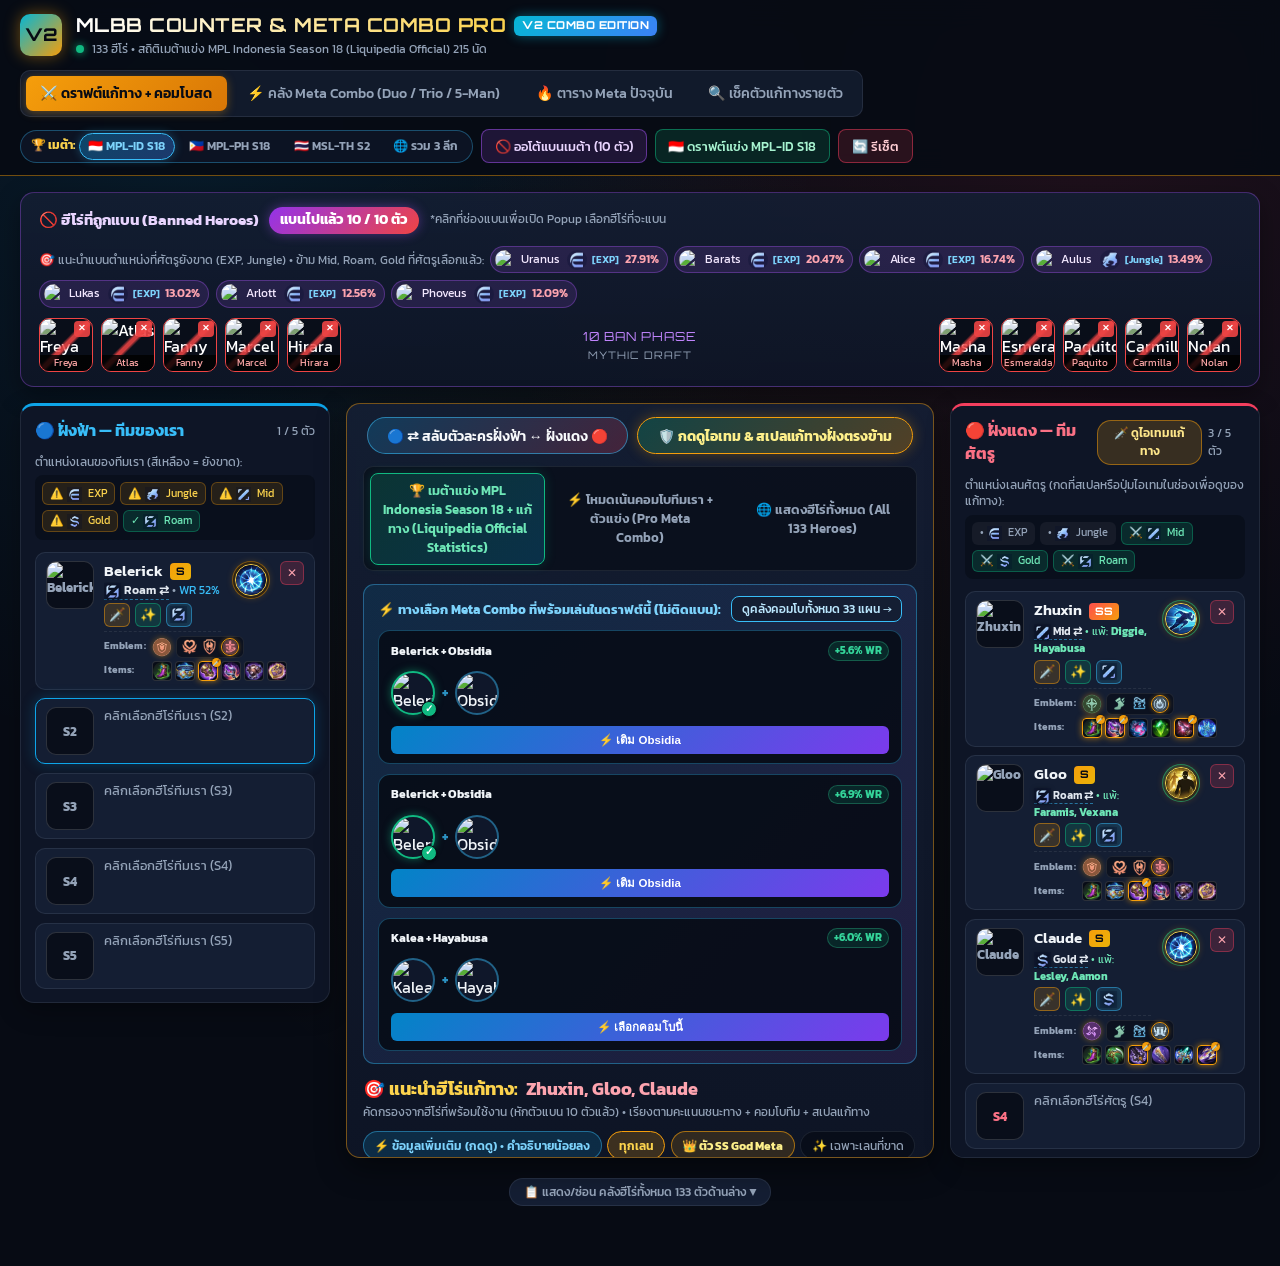
==== index.html @ 15e38997 "Add MSL Thailand Season 2 (135 games) Liquipedia meta, Tier List, demo draft, and signature combos" ====
<!DOCTYPE html>
<html lang="th">
<head>
  <meta charset="UTF-8" />
  <meta name="viewport" content="width=device-width, initial-scale=1.0" />
  <title>MLBB Counter Pick & Meta Combo Pro [V2 Edition]</title>
  <link rel="stylesheet" href="styles.css" />
</head>
<body>
  <!-- Top Header -->
  <header class="top-header">
    <div class="brand-wrap">
      <div class="brand-emblem" style="background:linear-gradient(135deg,#06b6d4,#f59e0b);">V2</div>
      <div>
        <div style="display:flex; align-items:center; gap:0.5rem;">
          <span class="brand-title">MLBB COUNTER &amp; META COMBO PRO</span>
          <span class="v2-badge-pill">V2 COMBO EDITION</span>
        </div>
        <div class="brand-sub">
          <span class="live-dot"></span>
          <span id="brandSubText">133 ฮีโร่ • สถิติเมต้าแข่ง MPL Indonesia Season 18 (Liquipedia Official) 215 นัด</span>
        </div>
      </div>
    </div>

    <!-- Navigation Tabs -->
    <nav class="nav-tabs" role="tablist">
      <button class="nav-tab active" data-tab="draft" onclick="switchTab('draft')">
        ⚔️ ดราฟต์แก้ทาง + คอมโบสด
      </button>
      <button class="nav-tab" data-tab="combos" onclick="switchTab('combos')">
        ⚡ คลัง Meta Combo (Duo / Trio / 5-Man)
      </button>
      <button class="nav-tab" data-tab="meta" onclick="switchTab('meta')">
        🔥 ตาราง Meta ปัจจุบัน
      </button>
      <button class="nav-tab" data-tab="lookup" onclick="switchTab('lookup')">
        🔍 เช็คตัวแก้ทางรายตัว
      </button>
    </nav>

    <!-- Quick Actions & Tournament Selector -->
    <div class="header-actions">
      <div class="header-tourn-selector" title="เลือกฐานข้อมูลสถิติเมต้าการแข่งขันจาก Liquipedia">
        <span class="header-tourn-label">🏆 เมต้า:</span>
        <button class="tourn-nav-btn active" data-htourn="mpl-id" onclick="setTournamentMeta('mpl-id')" title="สลับเป็นเมต้าแข่ง MPL Indonesia Season 18 (215 นัด)">
          🇮🇩 MPL-ID S18
        </button>
        <button class="tourn-nav-btn" data-htourn="mpl-ph" onclick="setTournamentMeta('mpl-ph')" title="สลับเป็นเมต้าแข่ง MPL Philippines Season 18 (172 นัด)">
          🇵🇭 MPL-PH S18
        </button>
        <button class="tourn-nav-btn" data-htourn="msl-th" onclick="setTournamentMeta('msl-th')" title="สลับเป็นเมต้าแข่ง MLBB Super League Thailand Season 2 (135 นัด)">
          🇹🇭 MSL-TH S2
        </button>
        <button class="tourn-nav-btn" data-htourn="combined" onclick="setTournamentMeta('combined')" title="สลับเป็นเมต้ารวมโปรทัวร์นาเมนต์ MPL-ID + PH + TH (522 นัด)">
          🌐 รวม 3 ลีก
        </button>
      </div>
      <button id="autoBanBtn" class="btn btn-ban-auto" onclick="autoBanTopMeta()" title="แบนฮีโร่ตามสถิติตัวต้องห้ามอันดับ 1-10 ของทัวร์นาเมนต์ที่เลือกจาก Liquipedia อัตโนมัติ">
        🚫 ออโต้แบนเมต้า (10 ตัว)
      </button>
      <button id="demoDraftBtn" class="btn btn-demo" onclick="loadDemoDraft()" title="โหลดสถานการณ์ดราฟต์จำลองเสมือนจริงของทัวร์นาเมนต์ที่เลือก (Liquipedia)">
        🇮🇩 ดราฟต์แข่ง MPL-ID S18
      </button>
      <button class="btn btn-reset" onclick="resetDraft()" title="ล้างข้อมูลแบนและฮีโร่ที่เลือกทั้งหมด">
        🔄 รีเซ็ต
      </button>
    </div>
  </header>

  <main class="main-container">
    <!-- ==================== TAB 1: LIVE COUNTER & COMBO DRAFT ==================== -->
    <section id="tab-draft" class="tab-panel active">
      <!-- Banned Heroes Bar -->
      <div class="ban-board">
        <div class="ban-header">
          <div class="ban-title-group">
            <span style="font-weight:700; font-size:0.95rem; color:#e9d5ff;">🚫 ฮีโร่ที่ถูกแบน (Banned Heroes)</span>
            <span id="banCountBadge" class="ban-count-badge">แบนไปแล้ว 0 / 10 ตัว</span>
            <span style="font-size:0.76rem; color:var(--text-muted);">*คลิกที่ช่องแบนเพื่อเปิด Popup เลือกฮีโร่ที่จะแบน</span>
          </div>
          <div id="banSuggestionsBar" class="ban-suggestions"></div>
        </div>

        <div class="ban-slots-row">
          <div id="allyBanSlots" class="ban-team-slots"></div>
          <div class="ban-divider">10 BAN PHASE<br/><span style="font-size:0.65rem; color:var(--text-muted);">MYTHIC DRAFT</span></div>
          <div id="enemyBanSlots" class="ban-team-slots enemy-bans"></div>
        </div>
      </div>

      <!-- 3-Column Draft Arena -->
      <div class="draft-arena">
        <!-- Left Column: Ally Team (Blue Side) -->
        <div class="team-column ally-col">
          <div class="team-col-header">
            <div class="team-col-title">🔵 ฝั่งฟ้า — ทีมของเรา</div>
            <span id="allyCountText" style="font-size:0.78rem; color:var(--text-muted);">0 / 5</span>
          </div>
          <div style="font-size:0.72rem; color:var(--text-muted); margin-bottom:0.3rem;">ตำแหน่งเลนของทีมเรา (สีเหลือง = ยังขาด):</div>
          <div id="allyLaneChecklist" class="lane-checklist"></div>
          <div id="allyPickSlots" class="pick-slots-list"></div>
        </div>

        <!-- Center Column: Real-Time Counter + Meta Combo Engine -->
        <div class="counter-center-panel">
          <!-- Center Quick Actions: Swap Teams + View Counter Items & Spells Modal -->
          <div style="display:flex; flex-wrap:wrap; justify-content:center; gap:0.6rem; margin-bottom:0.75rem;">
            <button class="btn btn-swap-teams" style="padding:0.48rem 1.2rem; font-size:0.86rem; border-radius:24px;" onclick="swapAllTeams()" title="สลับตัวละครที่เลือกทั้งหมดระหว่างฝั่งฟ้าและฝั่งแดง">
              🔵 ⇄ สลับตัวละครฝั่งฟ้า ↔ ฝั่งแดง 🔴
            </button>
            <button id="topViewCounterGearBtn" class="btn btn-counter-gear-cta" onclick="openCounterGearModal('ALL')" title="กดดูรายการไอเทมแก้ทางและสเปลแก้ทางสำหรับรับมือทีมศัตรูชุดนี้แบบละเอียด">
              🛡️ กดดูไอเทม &amp; สเปลแก้ทางฝั่งตรงข้าม
            </button>
          </div>

          <!-- Strategy Priority Switcher -->
          <div class="strategy-mode-bar">
            <button id="stratBtnCounter" class="strat-btn active" data-strat="counter" onclick="setStrategyMode('counter')">
              🏆 เมต้าแข่ง MPL Indonesia Season 18 + แก้ทาง (Liquipedia Official)
            </button>
            <button class="strat-btn strat-combo" data-strat="combo" onclick="setStrategyMode('combo')">
              ⚡ โหมดเน้นคอมโบทีมเรา + ตัวแข่ง (Pro Meta Combo)
            </button>
            <button class="strat-btn" data-strat="all" onclick="setStrategyMode('all')">
              🌐 แสดงฮีโร่ทั้งหมด (All 133 Heroes)
            </button>
          </div>

          <!-- Counter Items & Battle Spells Advisor removed as requested -->

          <!-- Active Playable Meta Combos Strip (Dynamic based on current draft!) -->
          <div id="liveComboStrip" class="live-combo-strip"></div>

          <div class="counter-panel-header">
            <div>
              <div id="recHeaderTitle" class="counter-panel-title">
                🎯 ฮีโร่ที่ควรเลือกแก้ทางตอนนี้ (Recommended Picks)
              </div>
              <div id="recHeaderSub" style="font-size:0.78rem; color:var(--text-muted);">
                วิเคราะห์จากฮีโร่ฝั่งศัตรูที่เลือก + คอมโบทีมเรา + หักตัวที่โดนแบนไปแล้ว
              </div>
            </div>
            <div id="recLanePills" class="lane-filter-pills">
              <button id="descModeToggleBtn" class="lane-pill desc-mode-btn" onclick="toggleDescMode()" title="สลับโหมด: คำอธิบายน้อยลง (กดดูข้อมูลเพิ่มเติม) / แสดงคำอธิบายเต็ม">
                ⚡ ข้อมูลเพิ่มเติม (กดดู) • คำอธิบายน้อยลง
              </button>
              <button class="lane-pill active" data-lane="ALL" onclick="setRecLaneFilter('ALL')">ทุกเลน</button>
              <button class="lane-pill ss-filter-pill" data-lane="SS_ONLY" onclick="setRecLaneFilter('SS_ONLY')" title="แสดงเฉพาะฮีโร่ระดับ SS (God Tier Meta) ที่หลุดแบน">
                👑 ตัว SS God Meta
              </button>
              <button class="lane-pill" data-lane="MISSING" onclick="setRecLaneFilter('MISSING')">✨ เฉพาะเลนที่ขาด</button>
              <button class="lane-pill" data-lane="EXP Lane" onclick="setRecLaneFilter('EXP Lane')">
                <img src="assets/lanes/exp.png" class="lane-btn-img" alt="EXP" /> EXP
              </button>
              <button class="lane-pill" data-lane="Jungle" onclick="setRecLaneFilter('Jungle')">
                <img src="assets/lanes/jungle.png" class="lane-btn-img" alt="Jungle" /> Jungle
              </button>
              <button class="lane-pill" data-lane="Mid Lane" onclick="setRecLaneFilter('Mid Lane')">
                <img src="assets/lanes/mid.png" class="lane-btn-img" alt="Mid" /> Mid
              </button>
              <button class="lane-pill" data-lane="Gold Lane" onclick="setRecLaneFilter('Gold Lane')">
                <img src="assets/lanes/gold.png" class="lane-btn-img" alt="Gold" /> Gold
              </button>
              <button class="lane-pill" data-lane="Roam" onclick="setRecLaneFilter('Roam')">
                <img src="assets/lanes/roam.png" class="lane-btn-img" alt="Roam" /> Roam
              </button>
            </div>
          </div>

          <!-- SS God Tier Alert Banner removed as requested -->

          <!-- Recommended Heroes Cards -->
          <div id="recCardsContainer" class="rec-cards-grid"></div>
        </div>

        <!-- Right Column: Enemy Team (Red Side) -->
        <div class="team-column enemy-col">
          <div class="team-col-header">
            <div class="team-col-title">🔴 ฝั่งแดง — ทีมศัตรู</div>
            <div style="display:flex; align-items:center; gap:0.4rem;">
              <button class="btn-enemy-gear-top" onclick="openCounterGearModal('ALL')" title="กดดูไอเทมและสเปลแก้ทางทีมศัตรูทั้งหมด">
                🗡️ ดูไอเทมแก้ทาง
              </button>
              <span id="enemyCountText" style="font-size:0.78rem; color:var(--text-muted);">0 / 5</span>
            </div>
          </div>
          <div style="font-size:0.72rem; color:var(--text-muted); margin-bottom:0.3rem;">ตำแหน่งเลนศัตรู (กดที่สเปลหรือปุ่มไอเทมในช่องเพื่อดูของแก้ทาง):</div>
          <div id="enemyLaneChecklist" class="lane-checklist"></div>
          <div id="enemyPickSlots" class="pick-slots-list"></div>
        </div>
      </div>

      <!-- Toggle Button for All Heroes Picker Section -->
      <div style="text-align:center; margin: 0.4rem 0 0.8rem;">
        <button id="togglePickerBtn" class="btn" style="font-size:0.75rem; padding:0.25rem 0.85rem; border-color:var(--border-subtle); color:var(--text-muted); border-radius:20px;" onclick="togglePickerSection()">
          📋 แสดง/ซ่อน คลังฮีโร่ทั้งหมด 133 ตัวด้านล่าง ▼
        </button>
      </div>

      <!-- All Heroes Picker Section -->
      <div id="draftPickerSection" class="picker-section" style="display:none;">
        <div class="mode-selector-bar">
          <div>
            <div style="font-weight:700; font-size:0.95rem;">คลังฮีโร่ MLBB ทั้งหมด (<span id="gridCountLabel">133</span> ตัว)</div>
            <div style="font-size:0.76rem; color:var(--text-muted);">คลิกที่ช่อง S1–S5 หรือช่องแบนด้านบนเพื่อเปิด Popup เลือกตัวละคร หรือกดเลือกจากตารางนี้ได้เลย</div>
          </div>
          <div class="mode-buttons">
            <button class="mode-btn mode-enemy active" data-mode="enemy" onclick="setPickMode('enemy')">
              ⚔️ โหมดเลือกฮีโร่ศัตรู (Enemy Pick)
            </button>
            <button class="mode-btn mode-ban" data-mode="ban" onclick="setPickMode('ban')">
              🚫 โหมดแบนฮีโร่ (Ban Hero)
            </button>
            <button class="mode-btn mode-ally" data-mode="ally" onclick="setPickMode('ally')">
              🛡️ โหมดเลือกเข้าทีมเรา (Ally Pick)
            </button>
            <button class="mode-btn mode-inspect" data-mode="inspect" onclick="setPickMode('inspect')">
              🔍 โหมดดูข้อมูลแก้ทาง (Inspect)
            </button>
          </div>
        </div>

        <!-- Filter & Search Controls -->
        <div class="filter-controls-row">
          <input
            type="text"
            id="heroSearchInput"
            class="search-input"
            placeholder="🔎 ค้นหาชื่อฮีโร่ เช่น Masha, Hirara, Carmilla, Cecilion, Lukas, Fanny..."
            oninput="renderHeroGrid()"
          />
          <select id="laneFilterSelect" class="select-ctrl" onchange="renderHeroGrid()">
            <option value="ALL">🗺️ ทุกเลน (All Lanes)</option>
            <option value="EXP Lane">⚔️ EXP Lane</option>
            <option value="Jungle">🌲 Jungle (ป่า)</option>
            <option value="Mid Lane">🔮 Mid Lane (กลาง)</option>
            <option value="Gold Lane">🪙 Gold Lane (แครี่)</option>
            <option value="Roam">🛡️ Roam (โรมมิ่ง)</option>
          </select>
          <select id="roleFilterSelect" class="select-ctrl" onchange="renderHeroGrid()">
            <option value="ALL">🎭 ทุกสายอาชีพ (All Roles)</option>
            <option value="Tank">Tank (แทงค์)</option>
            <option value="Fighter">Fighter (ไฟต์เตอร์)</option>
            <option value="Assassin">Assassin (แอสซาซิน)</option>
            <option value="Mage">Mage (เมจ)</option>
            <option value="Marksman">Marksman (แครี่)</option>
            <option value="Support">Support (ซัพพอร์ต)</option>
          </select>
          <select id="tierFilterSelect" class="select-ctrl" onchange="renderHeroGrid()">
            <option value="ALL">🏆 ทุกระดับ Meta (All Tiers)</option>
            <option value="SS">Tier SS (God Meta)</option>
            <option value="S">Tier S (Strong Meta)</option>
            <option value="A">Tier A (Balanced / Counter)</option>
            <option value="B">Tier B (Situational)</option>
            <option value="C">Tier C (Pocket Pick)</option>
          </select>
          <select id="sortSelect" class="select-ctrl" onchange="renderHeroGrid()">
            <option value="counter">⚡ เรียงตามคะแนนแนะนำปัจจุบัน</option>
            <option value="meta">🔥 เรียงตามความแรง Meta</option>
            <option value="ban">🚫 เรียงตามอัตราโดนแบน (Ban Rate)</option>
            <option value="win">📈 เรียงตามอัตราชนะ (Win Rate)</option>
            <option value="name">🔤 เรียงตามชื่อ (A - Z)</option>
          </select>
        </div>

        <!-- Hero Cards Grid -->
        <div id="heroesGrid" class="heroes-grid"></div>
      </div>
    </section>

    <!-- ==================== TAB 2: META COMBOS HUB (NEW IN V2!) ==================== -->
    <section id="tab-combos" class="tab-panel">
      <div class="ban-board" style="margin-bottom:1rem;">
        <div style="display:flex; flex-wrap:wrap; align-items:center; justify-content:space-between; gap:0.75rem;">
          <div>
            <h2 style="font-size:1.18rem; color:#7dd3fc;">
              ⚡ คลังคอมโบ Meta &amp; แผนจัดทีม 5 คน (Duo / Trio / 5-Man Synergy Lineups)
            </h2>
            <p style="font-size:0.8rem; color:var(--text-muted);">
              รวมคอมโบยอดฮิตระดับ Mythical Glory และ MPL ที่ใช้ไต่แรงก์และแก้ทางศัตรู • กดปุ่ม <strong>"⚡ นำคอมโบนี้ลงดราฟต์ทีมเรา"</strong> เพื่อนำไปใช้ในกระดานดราฟต์ได้ทันที!
            </p>
          </div>
          <div class="lane-filter-pills" id="comboFilterPills">
            <button class="lane-pill active" data-ctype="ALL" onclick="setComboHubFilter('ALL')">🔥 ทั้งหมด (23 คอมโบ)</button>
            <button class="lane-pill" data-ctype="duo" onclick="setComboHubFilter('duo')">👥 คู่หูดูโอ้ 2 คน (Duo Combos)</button>
            <button class="lane-pill" data-ctype="trio" onclick="setComboHubFilter('trio')">🔱 3 ประสานคุมเกม (Trio Cores)</button>
            <button class="lane-pill" data-ctype="squad" onclick="setComboHubFilter('squad')">🏆 แผนจัดทีม 5 คน (5-Man Squads)</button>
          </div>
        </div>
      </div>

      <div id="combosHubContainer" class="combos-hub-grid"></div>
    </section>

    <!-- ==================== TAB 3: CURRENT META TIER LIST ==================== -->
    <section id="tab-meta" class="tab-panel">
      <div class="ban-board" style="margin-bottom:1rem;">
        <div style="display:flex; flex-wrap:wrap; align-items:center; justify-content:space-between; gap:0.75rem;">
          <div>
            <h2 id="metaTabTitle" style="font-size:1.15rem; color:var(--accent-gold-light);">🔥 ตารางจัดอันดับ Meta: MPL Indonesia Season 18 (Liquipedia Official)</h2>
            <p id="metaTabSub" style="font-size:0.8rem; color:var(--text-muted);">
              คำนวณจากสถิติ Pick, Ban, Win Rate และ Presence จริงของทัวร์นาเมนต์ MPL Indonesia Season 18 (215 นัด) • คลิกที่ฮีโร่เพื่อดูตัวแก้ทางและบิลด์ไอเทม
            </p>
          </div>
          <!-- Tournament Switcher inside Meta Tab -->
          <div class="meta-tourn-pills" title="สลับทัวร์นาเมนต์สำหรับแสดงตาราง Tier List">
            <button class="tourn-tab-pill active" data-mtourn="mpl-id" onclick="setTournamentMeta('mpl-id')">🇮🇩 MPL-ID S18</button>
            <button class="tourn-tab-pill" data-mtourn="mpl-ph" onclick="setTournamentMeta('mpl-ph')">🇵🇭 MPL-PH S18</button>
            <button class="tourn-tab-pill" data-mtourn="msl-th" onclick="setTournamentMeta('msl-th')">🇹🇭 MSL-TH S2</button>
            <button class="tourn-tab-pill" data-mtourn="combined" onclick="setTournamentMeta('combined')">🌐 รวม 3 ลีก (522 นัด)</button>
          </div>
          <div class="lane-filter-pills" id="metaTabLanePills">
            <button class="lane-pill active" data-mlane="ALL" onclick="setMetaTabLane('ALL')">ทุกเลน (All Lanes)</button>
            <button class="lane-pill" data-mlane="EXP Lane" onclick="setMetaTabLane('EXP Lane')">
              <img src="assets/lanes/exp.png" class="lane-btn-img" alt="EXP" /> EXP
            </button>
            <button class="lane-pill" data-mlane="Jungle" onclick="setMetaTabLane('Jungle')">
              <img src="assets/lanes/jungle.png" class="lane-btn-img" alt="Jungle" /> Jungle
            </button>
            <button class="lane-pill" data-mlane="Mid Lane" onclick="setMetaTabLane('Mid Lane')">
              <img src="assets/lanes/mid.png" class="lane-btn-img" alt="Mid" /> Mid
            </button>
            <button class="lane-pill" data-mlane="Gold Lane" onclick="setMetaTabLane('Gold Lane')">
              <img src="assets/lanes/gold.png" class="lane-btn-img" alt="Gold" /> Gold
            </button>
            <button class="lane-pill" data-mlane="Roam" onclick="setMetaTabLane('Roam')">
              <img src="assets/lanes/roam.png" class="lane-btn-img" alt="Roam" /> Roam
            </button>
          </div>
        </div>
      </div>

      <div id="tierListContainer" class="tier-list-section"></div>
    </section>

    <!-- ==================== TAB 4: 1v1 COUNTER & SYNERGY ENCYCLOPEDIA ==================== -->
    <section id="tab-lookup" class="tab-panel">
      <div class="ban-board">
        <div style="display:flex; flex-wrap:wrap; align-items:center; justify-content:space-between; gap:0.75rem; margin-bottom:0.85rem;">
          <div>
            <h2 style="font-size:1.15rem; color:var(--accent-gold-light);">🔍 ค้นหาตัวแก้ทาง &amp; คู่หูคอมโบรายตัว (1v1 Counter &amp; Synergy)</h2>
            <p style="font-size:0.8rem; color:var(--text-muted);">
              เลือกฮีโร่เพื่อดูว่าแพ้ทางใคร ชนะทางใคร อยู่ใรชุด Meta Combo ไหนบ้าง และต้องออกไอเทมอะไรสู้
            </p>
          </div>
          <input
            type="text"
            id="lookupSearchInput"
            class="search-input"
            style="max-width:340px;"
            placeholder="🔎 พิมพ์ชื่อฮีโร่เพื่อดูข้อมูล..."
            oninput="renderLookupQuickBar()"
          />
        </div>
        <div id="lookupQuickBar" style="display:flex; gap:0.45rem; overflow-x:auto; padding-bottom:0.5rem;"></div>
      </div>

      <div id="lookupDetailContainer"></div>
    </section>
  </main>

  <!-- Slot Hero Picker Popup Modal (for Ban / Ally Pick / Enemy Pick slots) -->
  <div id="slotPickerModal" class="modal-backdrop" onclick="if(event.target===this) closeSlotPickerModal()">
    <div class="modal-card slot-picker-modal-card">
      <div class="slot-picker-header">
        <div class="slot-picker-title-wrap">
          <div id="slotPickerBadge" class="slot-picker-badge">🚫 BAN SLOT</div>
          <div>
            <h2 id="slotPickerTitle" style="font-size:1.2rem;">เลือกฮีโร่ลงในช่อง</h2>
            <p id="slotPickerSubtitle" style="font-size:0.78rem; color:var(--text-muted);">คลิกที่ฮีโร่ด้านล่างเพื่อเลือกใส่ในตำแหน่งนี้ทันที</p>
          </div>
        </div>
        <div style="display:flex; align-items:center; gap:0.5rem;">
          <button id="slotPickerClearBtn" class="btn btn-reset" style="display:none;" onclick="clearCurrentPickerSlot()">
            🗑️ ล้างช่องนี้
          </button>
          <button id="slotPickerInfoBtn" class="btn" style="display:none;" onclick="inspectCurrentPickerSlotHero()">
            ℹ️ ดูข้อมูลตัวนี้
          </button>
          <button class="modal-close" onclick="closeSlotPickerModal()" title="ปิดหน้าต่าง (Esc)">✕</button>
        </div>
      </div>

      <!-- Quick Top Suggestions inside Popup (Top Bans, Top Counters, & Meta Combo Partners!) -->
      <div id="slotPickerQuickRecommend" class="slot-picker-quick-rec"></div>

      <!-- Search & Lane/Role Filter Bar inside Popup -->
      <div class="slot-picker-controls">
        <input
          type="text"
          id="slotPickerSearch"
          class="search-input"
          placeholder="🔎 พิมพ์ค้นหาชื่อฮีโร่ เช่น Masha, Hirara, Carmilla, Cecilion, Fanny..."
          oninput="renderSlotPickerGrid()"
        />
        <select id="slotPickerRole" class="select-ctrl" onchange="renderSlotPickerGrid()">
          <option value="ALL">🎭 ทุกสายอาชีพ</option>
          <option value="Tank">Tank (แทงค์)</option>
          <option value="Fighter">Fighter (ไฟต์เตอร์)</option>
          <option value="Assassin">Assassin (แอสซาซิน)</option>
          <option value="Mage">Mage (เมจ)</option>
          <option value="Marksman">Marksman (แครี่)</option>
          <option value="Support">Support (ซัพพอร์ต)</option>
        </select>
        <select id="slotPickerSort" class="select-ctrl" onchange="renderSlotPickerGrid()">
          <option value="smart">✨ แนะนำตามตำแหน่งนี้ (Counter + Combo)</option>
          <option value="counter">⚡ คะแนนแก้ทางศัตรู</option>
          <option value="combo">🔗 คะแนนเข้าขาคอมโบทีมเรา</option>
          <option value="ban">🚫 อัตราโดนแบนสูงสุด (Ban Rate)</option>
          <option value="meta">🔥 ความแรง Meta (Mythical Glory)</option>
          <option value="win">📈 อัตราชนะสูงสุด (Win Rate)</option>
          <option value="name">🔤 ชื่อฮีโร่ (A - Z)</option>
        </select>
      </div>

      <!-- Lane Filter Pills inside Popup -->
      <div id="slotPickerLanePills" class="lane-filter-pills" style="margin-bottom:0.75rem;">
        <button class="lane-pill active" data-slane="ALL" onclick="setSlotPickerLane('ALL')">ทุกเลน (All)</button>
        <button class="lane-pill" data-slane="EXP Lane" onclick="setSlotPickerLane('EXP Lane')">
          <img src="assets/lanes/exp.png" class="lane-btn-img" alt="EXP" /> EXP
        </button>
        <button class="lane-pill" data-slane="Jungle" onclick="setSlotPickerLane('Jungle')">
          <img src="assets/lanes/jungle.png" class="lane-btn-img" alt="Jungle" /> Jungle
        </button>
        <button class="lane-pill" data-slane="Mid Lane" onclick="setSlotPickerLane('Mid Lane')">
          <img src="assets/lanes/mid.png" class="lane-btn-img" alt="Mid" /> Mid
        </button>
        <button class="lane-pill" data-slane="Gold Lane" onclick="setSlotPickerLane('Gold Lane')">
          <img src="assets/lanes/gold.png" class="lane-btn-img" alt="Gold" /> Gold
        </button>
        <button class="lane-pill" data-slane="Roam" onclick="setSlotPickerLane('Roam')">
          <img src="assets/lanes/roam.png" class="lane-btn-img" alt="Roam" /> Roam
        </button>
      </div>

      <!-- Popup Hero Grid -->
      <div id="slotPickerGrid" class="slot-picker-grid"></div>
    </div>
  </div>

  <!-- Hero Dossier Modal -->
  <div id="heroModal" class="modal-backdrop" onclick="if(event.target===this) closeHeroModal()">
    <div id="heroModalContent" class="modal-card"></div>
  </div>

  <!-- Counter Items & Battle Spells Advisor Modal -->
  <div id="counterGearModal" class="modal-backdrop" onclick="if(event.target===this) closeCounterGearModal()">
    <div id="counterGearModalContent" class="modal-card counter-gear-modal-card"></div>
  </div>

  <!-- Battle Spell Selector / Counter Spell Picker Modal -->
  <div id="spellPickerModal" class="modal-backdrop" onclick="if(event.target===this) closeSpellPickerModal()">
    <div id="spellPickerModalContent" class="modal-card spell-picker-modal-card"></div>
  </div>

  <!-- Hero Lane / Role Switcher Modal -->
  <div id="lanePickerModal" class="modal-backdrop" onclick="if(event.target===this) closeLanePickerModal()">
    <div id="lanePickerModalContent" class="modal-card spell-picker-modal-card"></div>
  </div>

  <script src="data/heroes-data.js"></script>
  <script src="data/combos-data.js"></script>
  <script src="data/tournaments-data.js"></script>
  <script src="app.js"></script>
</body>
</html>
---- styles.css ----
@import url('https://fonts.googleapis.com/css2?family=Kanit:wght@300;400;500;600;700&family=Orbitron:wght@600;700;800&display=swap');

:root {
  --bg-deep: #070b14;
  --bg-panel: #0e1526;
  --bg-card: #141e33;
  --bg-card-hover: #1b2845;
  --border-subtle: rgba(148, 163, 184, 0.14);
  --border-gold: rgba(245, 158, 11, 0.45);
  --text-main: #f1f5f9;
  --text-muted: #94a3b8;
  --accent-gold: #f59e0b;
  --accent-gold-light: #fcd34d;
  --accent-ally: #0ea5e9;
  --accent-ally-glow: rgba(14, 165, 233, 0.25);
  --accent-enemy: #f43f5e;
  --accent-enemy-glow: rgba(244, 63, 94, 0.25);
  --accent-ban: #a855f7;
  --accent-counter: #10b981;
  --tier-ss: linear-gradient(135deg, #ff4d4d, #f59e0b);
  --tier-s: linear-gradient(135deg, #f59e0b, #eab308);
  --tier-a: linear-gradient(135deg, #a855f7, #6366f1);
  --tier-b: linear-gradient(135deg, #0ea5e9, #3b82f6);
  --tier-c: linear-gradient(135deg, #64748b, #475569);
}

* {
  box-sizing: border-box;
  margin: 0;
  padding: 0;
}

body {
  font-family: 'Kanit', -apple-system, BlinkMacSystemFont, sans-serif;
  background-color: var(--bg-deep);
  background-image:
    radial-gradient(circle at 15% 10%, rgba(14, 165, 233, 0.10) 0%, transparent 40%),
    radial-gradient(circle at 85% 10%, rgba(244, 63, 94, 0.10) 0%, transparent 40%),
    radial-gradient(circle at 50% 50%, rgba(245, 158, 11, 0.05) 0%, transparent 60%);
  color: var(--text-main);
  min-height: 100vh;
  line-height: 1.45;
  overflow-x: hidden;
}

/* Header */
.top-header {
  position: sticky;
  top: 0;
  z-index: 100;
  background: rgba(7, 11, 20, 0.92);
  backdrop-filter: blur(14px);
  border-bottom: 1px solid var(--border-gold);
  padding: 0.75rem 1.25rem;
  display: flex;
  flex-wrap: wrap;
  align-items: center;
  justify-content: space-between;
  gap: 0.75rem;
}

.brand-wrap {
  display: flex;
  align-items: center;
  gap: 0.85rem;
}

.brand-emblem {
  width: 42px;
  height: 42px;
  border-radius: 10px;
  background: linear-gradient(135deg, #f59e0b, #b45309);
  display: flex;
  align-items: center;
  justify-content: center;
  font-family: 'Orbitron', sans-serif;
  font-weight: 800;
  font-size: 1.1rem;
  color: #070b14;
  box-shadow: 0 0 16px rgba(245, 158, 11, 0.45);
}

.brand-title {
  font-family: 'Orbitron', 'Kanit', sans-serif;
  font-size: 1.2rem;
  font-weight: 700;
  background: linear-gradient(90deg, #fff, #fcd34d);
  -webkit-background-clip: text;
  -webkit-text-fill-color: transparent;
  letter-spacing: 0.5px;
}

.brand-sub {
  font-size: 0.78rem;
  color: var(--text-muted);
  display: flex;
  align-items: center;
  gap: 0.5rem;
}

.live-dot {
  width: 8px;
  height: 8px;
  border-radius: 50%;
  background: #10b981;
  box-shadow: 0 0 8px #10b981;
  display: inline-block;
}

.nav-tabs {
  display: flex;
  gap: 0.4rem;
  background: rgba(20, 30, 51, 0.8);
  padding: 0.3rem;
  border-radius: 10px;
  border: 1px solid var(--border-subtle);
}

.nav-tab {
  background: transparent;
  border: none;
  color: var(--text-muted);
  font-family: inherit;
  font-size: 0.88rem;
  font-weight: 500;
  padding: 0.45rem 0.9rem;
  border-radius: 7px;
  cursor: pointer;
  transition: all 0.2s;
  display: flex;
  align-items: center;
  gap: 0.4rem;
}

.nav-tab:hover {
  color: var(--text-main);
  background: rgba(255, 255, 255, 0.05);
}

.nav-tab.active {
  background: linear-gradient(135deg, #f59e0b, #d97706);
  color: #070b14;
  font-weight: 600;
  box-shadow: 0 2px 10px rgba(245, 158, 11, 0.35);
}

.header-actions {
  display: flex;
  align-items: center;
  gap: 0.5rem;
  flex-wrap: wrap;
}

.btn {
  font-family: inherit;
  font-size: 0.82rem;
  font-weight: 500;
  padding: 0.42rem 0.8rem;
  border-radius: 8px;
  border: 1px solid var(--border-subtle);
  background: var(--bg-card);
  color: var(--text-main);
  cursor: pointer;
  transition: all 0.18s;
  display: inline-flex;
  align-items: center;
  gap: 0.35rem;
}

.btn:hover {
  background: var(--bg-card-hover);
  border-color: rgba(255, 255, 255, 0.28);
  transform: translateY(-1px);
}

.btn-ban-auto {
  border-color: rgba(168, 85, 247, 0.5);
  background: rgba(168, 85, 247, 0.15);
  color: #e9d5ff;
}
.btn-ban-auto:hover {
  background: rgba(168, 85, 247, 0.28);
}

.btn-demo {
  border-color: rgba(16, 185, 129, 0.5);
  background: rgba(16, 185, 129, 0.15);
  color: #a7f3d0;
}
.btn-demo:hover {
  background: rgba(16, 185, 129, 0.28);
}

.btn-reset {
  border-color: rgba(244, 63, 94, 0.5);
  background: rgba(244, 63, 94, 0.14);
  color: #fecdd3;
}
.btn-reset:hover {
  background: rgba(244, 63, 94, 0.28);
}

/* Container */
.main-container {
  max-width: 1640px;
  margin: 0 auto;
  padding: 1rem 1.25rem 3rem;
}

.tab-panel {
  display: none;
}
.tab-panel.active {
  display: block;
}

/* Ban Phase Section */
.ban-board {
  background: linear-gradient(180deg, rgba(20, 30, 51, 0.9), rgba(14, 21, 38, 0.95));
  border: 1px solid rgba(168, 85, 247, 0.35);
  border-radius: 14px;
  padding: 0.85rem 1.1rem;
  margin-bottom: 1rem;
  box-shadow: 0 8px 24px rgba(0, 0, 0, 0.35);
}

.ban-header {
  display: flex;
  flex-wrap: wrap;
  align-items: center;
  justify-content: space-between;
  gap: 0.75rem;
  margin-bottom: 0.65rem;
}

.ban-title-group {
  display: flex;
  align-items: center;
  gap: 0.65rem;
}

.ban-count-badge {
  background: linear-gradient(135deg, #9333ea, #ef4444);
  color: #fff;
  font-weight: 700;
  font-size: 0.85rem;
  padding: 0.22rem 0.7rem;
  border-radius: 20px;
  box-shadow: 0 0 12px rgba(168, 85, 247, 0.4);
}

.ban-suggestions {
  display: flex;
  align-items: center;
  gap: 0.4rem;
  flex-wrap: wrap;
}

.ban-suggest-label {
  font-size: 0.78rem;
  color: var(--text-muted);
}

.ban-chip {
  display: inline-flex;
  align-items: center;
  gap: 0.35rem;
  background: rgba(168, 85, 247, 0.14);
  border: 1px solid rgba(168, 85, 247, 0.35);
  padding: 0.18rem 0.5rem 0.18rem 0.25rem;
  border-radius: 20px;
  font-size: 0.75rem;
  color: #f3e8ff;
  cursor: pointer;
  transition: all 0.15s;
}
.ban-chip:hover {
  background: rgba(244, 63, 94, 0.28);
  border-color: #f43f5e;
  transform: scale(1.03);
}
.ban-chip img {
  width: 20px;
  height: 20px;
  border-radius: 50%;
  object-fit: cover;
}
.ban-chip .br-val {
  color: #fda4af;
  font-weight: 600;
}

.ban-slots-row {
  display: grid;
  grid-template-columns: 1fr auto 1fr;
  align-items: center;
  gap: 1rem;
}

.ban-team-slots {
  display: flex;
  gap: 0.5rem;
  flex-wrap: wrap;
}
.ban-team-slots.enemy-bans {
  justify-content: flex-end;
}

.ban-divider {
  font-family: 'Orbitron', sans-serif;
  font-size: 0.78rem;
  color: #c084fc;
  letter-spacing: 1px;
  text-align: center;
  padding: 0 0.5rem;
}

.ban-slot {
  width: 54px;
  height: 54px;
  border-radius: 10px;
  background: rgba(7, 11, 20, 0.75);
  border: 1.5px dashed rgba(168, 85, 247, 0.4);
  position: relative;
  display: flex;
  align-items: center;
  justify-content: center;
  cursor: pointer;
  transition: all 0.18s;
  overflow: hidden;
}

.ban-slot:hover {
  border-color: #c084fc;
  background: rgba(168, 85, 247, 0.12);
}

.ban-slot.active-target {
  border-style: solid;
  border-color: #f59e0b;
  box-shadow: 0 0 12px rgba(245, 158, 11, 0.5);
}

.ban-slot.filled {
  border-style: solid;
  border-color: #ef4444;
}

.ban-slot img {
  width: 100%;
  height: 100%;
  object-fit: cover;
  filter: grayscale(65%) contrast(1.1);
}

.ban-slot .ban-slash {
  position: absolute;
  inset: 0;
  background: linear-gradient(135deg, transparent 44%, rgba(239, 68, 68, 0.85) 48%, rgba(239, 68, 68, 0.85) 52%, transparent 56%);
  pointer-events: none;
}

.ban-slot .slot-name {
  position: absolute;
  bottom: 0;
  left: 0;
  right: 0;
  background: rgba(0, 0, 0, 0.82);
  font-size: 0.62rem;
  text-align: center;
  white-space: nowrap;
  overflow: hidden;
  text-overflow: ellipsis;
  padding: 1px 2px;
  color: #fca5a5;
}

.ban-slot .empty-icon {
  font-size: 1rem;
  color: rgba(168, 85, 247, 0.5);
}

/* Main 3-Column Draft Layout */
.draft-arena {
  display: grid;
  grid-template-columns: 310px 1fr 310px;
  gap: 1rem;
  margin-bottom: 1.25rem;
  align-items: start;
}

@media (max-width: 1200px) {
  .draft-arena {
    grid-template-columns: 1fr 1fr;
  }
  .counter-center-panel {
    grid-column: 1 / -1;
    order: -1;
    position: static;
    max-height: none;
    overflow-y: visible;
  }
  .team-column {
    position: static;
    max-height: none;
    overflow-y: visible;
  }
}

@media (max-width: 768px) {
  .draft-arena {
    grid-template-columns: 1fr;
  }
  .ban-slots-row {
    grid-template-columns: 1fr;
  }
  .ban-team-slots.enemy-bans {
    justify-content: flex-start;
  }
}

/* Team Column */
.team-column {
  background: var(--bg-panel);
  border-radius: 14px;
  padding: 0.85rem;
  border: 1px solid var(--border-subtle);
  box-shadow: 0 8px 24px rgba(0, 0, 0, 0.3);
  position: sticky;
  top: 8px;
  max-height: calc(100vh - 145px);
  overflow-y: auto;
  scrollbar-width: thin;
  scrollbar-color: rgba(255, 255, 255, 0.15) transparent;
}

.team-column::-webkit-scrollbar {
  width: 5px;
}
.team-column::-webkit-scrollbar-track {
  background: transparent;
}
.team-column::-webkit-scrollbar-thumb {
  background: rgba(255, 255, 255, 0.15);
  border-radius: 4px;
}

.team-column.ally-col {
  border-top: 3px solid var(--accent-ally);
}

.team-column.enemy-col {
  border-top: 3px solid var(--accent-enemy);
}

.team-col-header {
  display: flex;
  align-items: center;
  justify-content: space-between;
  margin-bottom: 0.7rem;
}

.team-col-title {
  font-size: 1rem;
  font-weight: 700;
  display: flex;
  align-items: center;
  gap: 0.45rem;
}

.ally-col .team-col-title {
  color: #38bdf8;
}
.enemy-col .team-col-title {
  color: #fb7185;
}

.lane-checklist {
  display: flex;
  gap: 0.3rem;
  flex-wrap: wrap;
  margin-bottom: 0.75rem;
  padding: 0.45rem;
  background: rgba(7, 11, 20, 0.55);
  border-radius: 8px;
}

.lane-status-pill {
  font-size: 0.68rem;
  padding: 0.15rem 0.45rem;
  border-radius: 6px;
  background: rgba(255, 255, 255, 0.05);
  color: var(--text-muted);
  border: 1px solid transparent;
}

.lane-status-pill.filled {
  background: rgba(16, 185, 129, 0.16);
  color: #6ee7b7;
  border-color: rgba(16, 185, 129, 0.35);
}

.lane-status-pill.missing {
  background: rgba(245, 158, 11, 0.12);
  color: #fcd34d;
  border-color: rgba(245, 158, 11, 0.3);
}

.pick-slots-list {
  display: flex;
  flex-direction: column;
  gap: 0.55rem;
}

.pick-slot {
  display: flex;
  align-items: flex-start;
  gap: 0.65rem;
  background: var(--bg-card);
  border: 1.5px solid var(--border-subtle);
  border-radius: 10px;
  padding: 0.5rem 0.65rem;
  min-height: 66px;
  cursor: pointer;
  transition: all 0.18s;
  position: relative;
}

.pick-slot:hover {
  background: var(--bg-card-hover);
}

.ally-col .pick-slot.active-target {
  border-color: var(--accent-ally);
  box-shadow: 0 0 14px var(--accent-ally-glow);
}

.enemy-col .pick-slot.active-target {
  border-color: var(--accent-enemy);
  box-shadow: 0 0 14px var(--accent-enemy-glow);
}

.pick-slot-avatar {
  width: 48px;
  height: 48px;
  border-radius: 10px;
  background: rgba(7, 11, 20, 0.8);
  border: 1px solid rgba(255, 255, 255, 0.15);
  display: flex;
  align-items: center;
  justify-content: center;
  font-weight: 700;
  color: var(--text-muted);
  font-size: 0.82rem;
  flex-shrink: 0;
  overflow: hidden;
  position: relative;
}

.pick-slot-avatar img {
  width: 100%;
  height: 100%;
  object-fit: cover;
}

.pick-slot-info {
  flex: 1;
  min-width: 0;
}

.pick-slot-name {
  font-weight: 600;
  font-size: 0.92rem;
  display: flex;
  align-items: center;
  gap: 0.4rem;
}

.pick-slot-meta {
  font-size: 0.73rem;
  color: var(--text-muted);
  white-space: nowrap;
  overflow: hidden;
  text-overflow: ellipsis;
}

.pick-slot-counters-mini {
  font-size: 0.68rem;
  color: #6ee7b7;
  margin-top: 2px;
}

.slot-remove-btn {
  background: rgba(244, 63, 94, 0.18);
  border: 1px solid rgba(244, 63, 94, 0.4);
  color: #fda4af;
  width: 24px;
  height: 24px;
  border-radius: 6px;
  display: flex;
  align-items: center;
  justify-content: center;
  cursor: pointer;
  font-size: 0.75rem;
}
.slot-remove-btn:hover {
  background: #f43f5e;
  color: #fff;
}

/* Center Counter Engine Panel (Independent scrolling section) */
.counter-center-panel {
  background: linear-gradient(180deg, rgba(20, 30, 51, 0.95), rgba(14, 21, 38, 0.98));
  border: 1px solid var(--border-gold);
  border-radius: 14px;
  padding: 0.85rem 1rem;
  box-shadow: 0 10px 30px rgba(0, 0, 0, 0.45);
  position: sticky;
  top: 8px;
  max-height: calc(100vh - 145px);
  overflow-y: auto;
  overscroll-behavior: contain;
  scrollbar-width: thin;
  scrollbar-color: var(--accent-gold) rgba(15, 23, 42, 0.6);
}

.counter-center-panel::-webkit-scrollbar {
  width: 7px;
}
.counter-center-panel::-webkit-scrollbar-track {
  background: rgba(15, 23, 42, 0.6);
  border-radius: 4px;
}
.counter-center-panel::-webkit-scrollbar-thumb {
  background: var(--accent-gold);
  border-radius: 4px;
}
.counter-center-panel::-webkit-scrollbar-thumb:hover {
  background: #f59e0b;
}

.counter-panel-header {
  display: flex;
  flex-wrap: wrap;
  align-items: center;
  justify-content: space-between;
  gap: 0.65rem;
  margin-bottom: 0.8rem;
  padding-bottom: 0.7rem;
  border-bottom: 1px solid var(--border-subtle);
}

.counter-panel-title {
  font-size: 1.1rem;
  font-weight: 700;
  color: var(--accent-gold-light);
  display: flex;
  align-items: center;
  gap: 0.5rem;
}

.lane-filter-pills {
  display: flex;
  gap: 0.35rem;
  flex-wrap: wrap;
}

.lane-pill {
  background: rgba(7, 11, 20, 0.7);
  border: 1px solid var(--border-subtle);
  color: var(--text-muted);
  font-family: inherit;
  font-size: 0.76rem;
  padding: 0.28rem 0.65rem;
  border-radius: 20px;
  cursor: pointer;
  transition: all 0.15s;
}

.lane-pill:hover {
  color: var(--text-main);
  border-color: rgba(255, 255, 255, 0.3);
}

.lane-pill.active {
  background: rgba(245, 158, 11, 0.2);
  border-color: var(--accent-gold);
  color: var(--accent-gold-light);
  font-weight: 600;
}

/* Recommended Counter Cards Grid (Flows within scrollable center panel) */
.rec-cards-grid {
  display: grid;
  grid-template-columns: repeat(auto-fill, minmax(285px, 1fr));
  gap: 0.75rem;
  max-height: none;
  overflow-y: visible;
  padding-right: 0;
}

.rec-card {
  background: var(--bg-card);
  border: 1px solid rgba(16, 185, 129, 0.32);
  border-radius: 12px;
  padding: 0.75rem;
  display: flex;
  flex-direction: column;
  gap: 0.5rem;
  transition: all 0.18s;
  position: relative;
}

.rec-card:hover {
  border-color: #10b981;
  transform: translateY(-2px);
  box-shadow: 0 6px 18px rgba(16, 185, 129, 0.18);
}

.rec-card.rank-1 {
  border: 1.5px solid var(--accent-gold);
  background: linear-gradient(145deg, rgba(245, 158, 11, 0.10), rgba(20, 30, 51, 0.95));
}

.rec-card-top {
  display: flex;
  align-items: center;
  gap: 0.65rem;
}

.rec-avatar-wrap {
  position: relative;
  width: 54px;
  height: 54px;
  border-radius: 12px;
  overflow: hidden;
  border: 2px solid rgba(255, 255, 255, 0.2);
  flex-shrink: 0;
}
.rec-avatar-wrap img {
  width: 100%;
  height: 100%;
  object-fit: cover;
}

.rec-rank-tag {
  position: absolute;
  top: 0;
  left: 0;
  background: var(--accent-gold);
  color: #070b14;
  font-weight: 800;
  font-size: 0.64rem;
  padding: 1px 5px;
  border-bottom-right-radius: 6px;
}

.rec-main-info {
  flex: 1;
  min-width: 0;
}

.rec-name-row {
  display: flex;
  align-items: center;
  gap: 0.4rem;
  flex-wrap: wrap;
}

.rec-hero-name {
  font-weight: 700;
  font-size: 1rem;
  color: #fff;
}

.tier-badge {
  font-family: 'Orbitron', sans-serif;
  font-size: 0.65rem;
  font-weight: 800;
  padding: 1px 6px;
  border-radius: 4px;
  color: #fff;
}
.tier-SS { background: var(--tier-ss); }
.tier-S { background: var(--tier-s); color: #070b14; }
.tier-A { background: var(--tier-a); }
.tier-B { background: var(--tier-b); }
.tier-C { background: var(--tier-c); }

.god-meta-badge {
  display: inline-flex;
  align-items: center;
  gap: 3px;
  font-size: 0.64rem;
  font-weight: 800;
  color: #fef08a;
  background: linear-gradient(135deg, rgba(234, 179, 8, 0.38), rgba(245, 158, 11, 0.22));
  border: 1px solid rgba(250, 204, 21, 0.75);
  padding: 1px 7px;
  border-radius: 12px;
  box-shadow: 0 0 10px rgba(234, 179, 8, 0.38);
  letter-spacing: 0.02em;
}

.s-meta-badge {
  display: inline-flex;
  align-items: center;
  gap: 3px;
  font-size: 0.64rem;
  font-weight: 700;
  color: #6ee7b7;
  background: rgba(16, 185, 129, 0.18);
  border: 1px solid rgba(16, 185, 129, 0.5);
  padding: 1px 6px;
  border-radius: 12px;
}

.pro-meta-badge {
  display: inline-flex;
  align-items: center;
  gap: 3px;
  font-size: 0.62rem;
  font-weight: 800;
  color: #38bdf8;
  background: rgba(14, 165, 233, 0.2);
  border: 1px solid rgba(56, 189, 248, 0.6);
  padding: 1px 7px;
  border-radius: 12px;
  box-shadow: 0 0 8px rgba(14, 165, 233, 0.3);
  letter-spacing: 0.02em;
}

.lane-real-icon {
  width: 17px;
  height: 17px;
  object-fit: contain;
  vertical-align: middle;
  filter: drop-shadow(0 0 2px rgba(0, 0, 0, 0.8));
}

.lane-pill-img {
  width: 15px;
  height: 15px;
  object-fit: contain;
  vertical-align: middle;
  margin-right: 3px;
}

.lane-btn-img {
  width: 16px;
  height: 16px;
  object-fit: contain;
  vertical-align: middle;
  margin-right: 4px;
}

.lane-modal-icon {
  width: 34px;
  height: 34px;
  object-fit: contain;
  filter: drop-shadow(0 0 6px rgba(56, 189, 248, 0.4));
}

/* SS God Tier Meta Priority Styling */
.rec-card.tier-ss-card {
  border: 1.8px solid rgba(245, 158, 11, 0.9);
  background: linear-gradient(145deg, rgba(239, 68, 68, 0.16), rgba(245, 158, 11, 0.10), rgba(20, 30, 51, 0.96));
  box-shadow: 0 0 16px rgba(245, 158, 11, 0.25);
}
.rec-card.tier-ss-card:hover {
  border-color: #fcd34d;
  box-shadow: 0 0 24px rgba(245, 158, 11, 0.45);
  transform: translateY(-2px);
}
.rec-card.tier-ss-card .rec-avatar-wrap {
  border: 2px solid #f59e0b;
  box-shadow: 0 0 10px rgba(245, 158, 11, 0.5);
}
.ss-god-badge {
  display: inline-flex;
  align-items: center;
  gap: 3px;
  font-size: 0.65rem;
  font-weight: 800;
  color: #fff;
  background: linear-gradient(135deg, #ef4444 0%, #f59e0b 100%);
  border: 1px solid rgba(254, 240, 138, 0.85);
  padding: 2px 8px;
  border-radius: 12px;
  box-shadow: 0 0 10px rgba(239, 68, 68, 0.5);
  letter-spacing: 0.03em;
  animation: pulse-glow-ss 2.2s infinite alternate;
}
@keyframes pulse-glow-ss {
  0% { box-shadow: 0 0 6px rgba(245, 158, 11, 0.4); }
  100% { box-shadow: 0 0 14px rgba(239, 68, 68, 0.7); }
}
.ss-god-spotlight-strip {
  display: none !important;
  background: linear-gradient(135deg, rgba(239, 68, 68, 0.18), rgba(245, 158, 11, 0.12), rgba(15, 23, 42, 0.9));
  border: 1.5px solid rgba(245, 158, 11, 0.6);
  border-radius: 12px;
  padding: 0.75rem 0.9rem;
  margin-bottom: 0.85rem;
  display: flex;
  flex-direction: column;
  gap: 0.55rem;
  box-shadow: 0 0 16px rgba(245, 158, 11, 0.2);
}
.ss-spotlight-header {
  display: flex;
  align-items: center;
  gap: 0.55rem;
}
.ss-crown-anim {
  font-size: 1.4rem;
  line-height: 1;
  filter: drop-shadow(0 0 6px #f59e0b);
  animation: crown-bounce 1.8s infinite;
}
@keyframes crown-bounce {
  0%, 100% { transform: translateY(0); }
  50% { transform: translateY(-3px) scale(1.08); }
}
.ss-spotlight-sub {
  display: block;
  font-size: 0.72rem;
  color: #fde68a;
  margin-top: 1px;
}
.ss-spotlight-chips {
  display: flex;
  flex-wrap: wrap;
  gap: 0.45rem;
}
.ss-spotlight-chip {
  display: inline-flex;
  align-items: center;
  gap: 0.45rem;
  background: rgba(15, 23, 42, 0.9);
  border: 1.2px solid rgba(245, 158, 11, 0.65);
  border-radius: 8px;
  padding: 0.35rem 0.55rem;
  cursor: pointer;
  transition: all 0.15s;
}
.ss-spotlight-chip:hover {
  border-color: #fcd34d;
  background: rgba(245, 158, 11, 0.18);
  transform: translateY(-1px);
}
.ss-spotlight-chip img {
  width: 32px;
  height: 32px;
  border-radius: 8px;
  border: 1.2px solid #f59e0b;
  object-fit: cover;
}
.ss-chip-info {
  display: flex;
  flex-direction: column;
  gap: 1px;
}
.ss-chip-name {
  font-size: 0.82rem;
  font-weight: 700;
  color: #fff;
  display: flex;
  align-items: center;
  gap: 4px;
}
.ss-chip-lane {
  font-size: 0.68rem;
  color: #cbd5e1;
  display: flex;
  align-items: center;
  gap: 2px;
}
.ss-mini-badge {
  font-size: 0.58rem;
  font-weight: 900;
  color: #fff;
  background: linear-gradient(135deg, #ef4444, #f59e0b);
  border-radius: 4px;
  padding: 1px 4px;
}
.ss-chip-pick-btn {
  background: linear-gradient(135deg, #0ea5e9, #0284c7);
  color: #fff;
  border: none;
  border-radius: 6px;
  padding: 2px 7px;
  font-size: 0.68rem;
  font-weight: 700;
  cursor: pointer;
  margin-left: 2px;
}
.ss-filter-pill {
  border-color: rgba(245, 158, 11, 0.6) !important;
  color: #fef08a !important;
  background: rgba(245, 158, 11, 0.15) !important;
  font-weight: 700;
}
.ss-filter-pill.active {
  background: linear-gradient(135deg, #ef4444, #f59e0b) !important;
  color: #fff !important;
  border-color: #fef08a !important;
  box-shadow: 0 0 10px rgba(245, 158, 11, 0.5) !important;
}
.ban-chip.is-ss-ban {
  border-color: #f59e0b !important;
  background: linear-gradient(135deg, rgba(239, 68, 68, 0.25), rgba(245, 158, 11, 0.2)) !important;
  box-shadow: 0 0 10px rgba(245, 158, 11, 0.35);
}
.popup-hero-card.is-ss-card {
  border-color: #f59e0b !important;
  background: linear-gradient(145deg, rgba(239, 68, 68, 0.14), rgba(20, 30, 51, 0.95)) !important;
  box-shadow: 0 0 10px rgba(245, 158, 11, 0.25);
}

.rec-sub-meta {
  font-size: 0.74rem;
  color: var(--text-muted);
  display: flex;
  gap: 0.5rem;
  align-items: center;
  flex-wrap: wrap;
}

.score-pill {
  background: rgba(16, 185, 129, 0.18);
  border: 1px solid rgba(16, 185, 129, 0.45);
  color: #6ee7b7;
  font-weight: 700;
  font-size: 0.74rem;
  padding: 0.2rem 0.5rem;
  border-radius: 8px;
  text-align: center;
}

.rec-targets-row {
  display: flex;
  flex-wrap: wrap;
  gap: 0.35rem;
}

.target-vs-chip {
  display: inline-flex;
  align-items: center;
  gap: 0.3rem;
  background: rgba(244, 63, 94, 0.15);
  border: 1px solid rgba(244, 63, 94, 0.38);
  color: #fecdd3;
  font-size: 0.72rem;
  padding: 0.14rem 0.45rem 0.14rem 0.2rem;
  border-radius: 16px;
}
.target-vs-chip img {
  width: 18px;
  height: 18px;
  border-radius: 50%;
}

.synergy-with-chip {
  display: inline-flex;
  align-items: center;
  gap: 0.3rem;
  background: rgba(14, 165, 233, 0.15);
  border: 1px solid rgba(14, 165, 233, 0.38);
  color: #bae6fd;
  font-size: 0.72rem;
  padding: 0.14rem 0.45rem 0.14rem 0.2rem;
  border-radius: 16px;
}
.synergy-with-chip img {
  width: 18px;
  height: 18px;
  border-radius: 50%;
}

.risk-vs-chip {
  display: inline-flex;
  align-items: center;
  gap: 0.3rem;
  background: rgba(245, 158, 11, 0.16);
  border: 1px solid rgba(245, 158, 11, 0.45);
  color: #fde68a;
  font-size: 0.7rem;
  padding: 0.14rem 0.45rem;
  border-radius: 16px;
}

.lane-pill.desc-mode-btn {
  background: rgba(14, 165, 233, 0.16) !important;
  border-color: rgba(56, 189, 248, 0.45) !important;
  color: #7dd3fc !important;
  font-weight: 600;
  display: inline-flex;
  align-items: center;
  gap: 0.3rem;
  transition: all 0.2s ease;
}
.lane-pill.desc-mode-btn:hover {
  background: rgba(14, 165, 233, 0.3) !important;
  border-color: #38bdf8 !important;
  color: #fff !important;
}
.lane-pill.desc-mode-btn.is-full {
  background: rgba(168, 85, 247, 0.2) !important;
  border-color: rgba(192, 132, 252, 0.5) !important;
  color: #e9d5ff !important;
}

.rec-reason-box {
  font-size: 0.76rem;
  color: #cbd5e1;
  background: rgba(7, 11, 20, 0.55);
  padding: 0.45rem 0.6rem;
  border-radius: 8px;
  border-left: 3px solid #10b981;
}

/* Compact mode reason box: sleek 1-line with expand button */
.rec-reason-box.rec-reason-compact {
  display: flex;
  align-items: center;
  justify-content: space-between;
  gap: 0.45rem;
  padding: 0.34rem 0.55rem;
  cursor: pointer;
  background: rgba(7, 11, 20, 0.65);
  border-left: 3px solid #10b981;
  border-radius: 6px;
  transition: background 0.18s ease, border-color 0.18s ease;
}
.rec-reason-box.rec-reason-compact:hover {
  background: rgba(15, 23, 42, 0.9);
  border-left-color: #38bdf8;
}

.rec-reason-summary-line {
  flex: 1;
  min-width: 0;
  display: flex;
  align-items: center;
  gap: 0.35rem;
  overflow: hidden;
  text-overflow: ellipsis;
  white-space: nowrap;
}

.rec-summary-label {
  font-weight: 700;
  color: #34d399;
  font-size: 0.72rem;
  white-space: nowrap;
  flex-shrink: 0;
}

.rec-summary-text {
  font-size: 0.74rem;
  color: #e2e8f0;
  overflow: hidden;
  text-overflow: ellipsis;
  white-space: nowrap;
}

.btn-toggle-reason-expand {
  flex-shrink: 0;
  background: rgba(56, 189, 248, 0.16);
  border: 1px solid rgba(56, 189, 248, 0.45);
  color: #38bdf8;
  font-size: 0.68rem;
  font-weight: 600;
  padding: 0.18rem 0.48rem;
  border-radius: 4px;
  cursor: pointer;
  white-space: nowrap;
  transition: all 0.15s ease;
  display: inline-flex;
  align-items: center;
  gap: 0.2rem;
}
.btn-toggle-reason-expand:hover {
  background: #0284c7;
  border-color: #38bdf8;
  color: #fff;
}

/* Expanded mode reason box */
.rec-reason-box.rec-reason-expanded {
  display: block;
  background: rgba(7, 11, 20, 0.75);
  border-left: 3px solid #38bdf8;
  padding: 0.48rem 0.6rem;
  border-radius: 6px;
  animation: fadeInReason 0.2s ease;
}

.rec-reason-full-content {
  line-height: 1.45;
}

.rec-reason-collapse-bar {
  display: flex;
  justify-content: flex-end;
  margin-top: 0.35rem;
  padding-top: 0.3rem;
  border-top: 1px dashed rgba(255, 255, 255, 0.1);
}

.btn-toggle-reason-collapse {
  background: rgba(148, 163, 184, 0.12);
  border: 1px solid rgba(148, 163, 184, 0.3);
  color: #94a3b8;
  font-size: 0.68rem;
  font-weight: 600;
  padding: 0.16rem 0.48rem;
  border-radius: 4px;
  cursor: pointer;
  transition: all 0.15s ease;
}
.btn-toggle-reason-collapse:hover {
  background: rgba(148, 163, 184, 0.25);
  color: #fff;
  border-color: #cbd5e1;
}

@keyframes fadeInReason {
  from { opacity: 0; transform: translateY(-3px); }
  to { opacity: 1; transform: translateY(0); }
}

.rec-actions {
  display: flex;
  gap: 0.4rem;
  margin-top: auto;
}

.btn-pick-ally {
  flex: 1;
  background: linear-gradient(135deg, #0284c7, #0ea5e9);
  border: none;
  color: #fff;
  font-weight: 600;
  font-size: 0.78rem;
  padding: 0.38rem 0.6rem;
  border-radius: 7px;
  cursor: pointer;
}
.btn-pick-ally:hover {
  filter: brightness(1.12);
}

.btn-inspect-sm {
  background: rgba(255, 255, 255, 0.07);
  border: 1px solid var(--border-subtle);
  color: var(--text-main);
  font-size: 0.76rem;
  padding: 0.38rem 0.55rem;
  border-radius: 7px;
  cursor: pointer;
}

/* Item & Spell Counter Advisor Box */
.gear-advisor-bar {
  display: none !important;
}

.gear-advisor-header-row {
  display: flex;
  flex-wrap: wrap;
  align-items: center;
  justify-content: space-between;
  gap: 0.5rem;
  margin-bottom: 0.55rem;
}

.gear-advisor-title {
  font-size: 0.86rem;
  font-weight: 700;
  color: var(--accent-gold-light);
  display: flex;
  align-items: center;
  gap: 0.4rem;
}

.btn-open-gear-modal {
  background: linear-gradient(135deg, #f59e0b, #d97706);
  color: #070b14;
  border: none;
  font-family: inherit;
  font-size: 0.74rem;
  font-weight: 700;
  padding: 0.28rem 0.7rem;
  border-radius: 20px;
  cursor: pointer;
  transition: all 0.16s;
  box-shadow: 0 0 10px rgba(245, 158, 11, 0.35);
}
.btn-open-gear-modal:hover {
  transform: translateY(-1px) scale(1.02);
  filter: brightness(1.1);
}

.gear-chips-wrap {
  display: flex;
  flex-wrap: wrap;
  gap: 0.45rem;
}

.gear-chip {
  background: rgba(20, 30, 51, 0.92);
  border: 1px solid rgba(255, 255, 255, 0.16);
  padding: 0.32rem 0.65rem;
  border-radius: 9px;
  font-size: 0.75rem;
  display: inline-flex;
  align-items: center;
  gap: 0.38rem;
  cursor: pointer;
  transition: all 0.16s;
}
.gear-chip:hover {
  border-color: var(--accent-gold);
  background: rgba(245, 158, 11, 0.14);
  transform: translateY(-1px);
}
.gear-chip strong {
  color: #38bdf8;
}

/* Hero Picker Section */
.picker-section {
  background: var(--bg-panel);
  border: 1px solid var(--border-subtle);
  border-radius: 14px;
  padding: 1rem 1.15rem;
}

.mode-selector-bar {
  display: flex;
  flex-wrap: wrap;
  align-items: center;
  justify-content: space-between;
  gap: 0.75rem;
  margin-bottom: 0.85rem;
  padding-bottom: 0.75rem;
  border-bottom: 1px solid var(--border-subtle);
}

.mode-buttons {
  display: flex;
  gap: 0.45rem;
  flex-wrap: wrap;
}

.mode-btn {
  font-family: inherit;
  font-size: 0.84rem;
  font-weight: 600;
  padding: 0.48rem 0.95rem;
  border-radius: 9px;
  border: 1.5px solid var(--border-subtle);
  background: var(--bg-card);
  color: var(--text-muted);
  cursor: pointer;
  transition: all 0.18s;
  display: flex;
  align-items: center;
  gap: 0.4rem;
}

.mode-btn.mode-enemy.active {
  background: rgba(244, 63, 94, 0.2);
  border-color: var(--accent-enemy);
  color: #fda4af;
  box-shadow: 0 0 14px var(--accent-enemy-glow);
}

.mode-btn.mode-ban.active {
  background: rgba(168, 85, 247, 0.22);
  border-color: var(--accent-ban);
  color: #e9d5ff;
  box-shadow: 0 0 14px rgba(168, 85, 247, 0.3);
}

.mode-btn.mode-ally.active {
  background: rgba(14, 165, 233, 0.2);
  border-color: var(--accent-ally);
  color: #7dd3fc;
  box-shadow: 0 0 14px var(--accent-ally-glow);
}

.mode-btn.mode-inspect.active {
  background: rgba(245, 158, 11, 0.2);
  border-color: var(--accent-gold);
  color: var(--accent-gold-light);
}

.filter-controls-row {
  display: flex;
  flex-wrap: wrap;
  gap: 0.65rem;
  align-items: center;
  margin-bottom: 0.9rem;
}

.search-input {
  flex: 1;
  min-width: 210px;
  background: rgba(7, 11, 20, 0.85);
  border: 1px solid var(--border-subtle);
  color: var(--text-main);
  font-family: inherit;
  font-size: 0.88rem;
  padding: 0.5rem 0.85rem;
  border-radius: 9px;
  outline: none;
}
.search-input:focus {
  border-color: var(--accent-gold);
}

.select-ctrl {
  background: rgba(7, 11, 20, 0.85);
  border: 1px solid var(--border-subtle);
  color: var(--text-main);
  font-family: inherit;
  font-size: 0.84rem;
  padding: 0.48rem 0.75rem;
  border-radius: 9px;
  outline: none;
  cursor: pointer;
}

/* Heroes Grid */
.heroes-grid {
  display: grid;
  grid-template-columns: repeat(auto-fill, minmax(118px, 1fr));
  gap: 0.65rem;
  max-height: 620px;
  overflow-y: auto;
  padding-right: 4px;
}

.hero-card {
  background: var(--bg-card);
  border: 1.5px solid var(--border-subtle);
  border-radius: 11px;
  padding: 0.5rem;
  text-align: center;
  cursor: pointer;
  transition: all 0.16s;
  position: relative;
  display: flex;
  flex-direction: column;
  align-items: center;
}

.hero-card:hover {
  transform: translateY(-3px);
  border-color: rgba(255, 255, 255, 0.4);
  background: var(--bg-card-hover);
}

.hero-card.is-counter-highlight {
  border-color: #10b981;
  box-shadow: 0 0 12px rgba(16, 185, 129, 0.28);
}

.hero-card.unavailable {
  opacity: 0.42;
  filter: grayscale(80%);
}

.hero-card-avatar {
  width: 64px;
  height: 64px;
  border-radius: 12px;
  overflow: hidden;
  position: relative;
  margin-bottom: 0.35rem;
  border: 1.5px solid rgba(255, 255, 255, 0.15);
}

.hero-card-avatar img {
  width: 100%;
  height: 100%;
  object-fit: cover;
}

.hero-card .tier-corner {
  position: absolute;
  top: 4px;
  left: 4px;
  font-family: 'Orbitron', sans-serif;
  font-size: 0.6rem;
  font-weight: 800;
  padding: 1px 5px;
  border-radius: 4px;
  z-index: 2;
}

.hero-card .counter-tag-corner {
  position: absolute;
  top: 4px;
  right: 4px;
  background: #10b981;
  color: #052e16;
  font-size: 0.58rem;
  font-weight: 800;
  padding: 1px 4px;
  border-radius: 4px;
  z-index: 2;
}

.hero-card-name {
  font-weight: 600;
  font-size: 0.82rem;
  white-space: nowrap;
  overflow: hidden;
  text-overflow: ellipsis;
  width: 100%;
}

.hero-card-lane {
  font-size: 0.68rem;
  color: var(--text-muted);
}

.hero-card-stats {
  font-size: 0.66rem;
  color: #94a3b8;
  margin-top: 2px;
  display: flex;
  gap: 0.35rem;
  justify-content: center;
}

.hero-card-quick-btns {
  display: flex;
  gap: 3px;
  width: 100%;
  margin-top: 0.35rem;
}

.q-btn {
  flex: 1;
  border: none;
  border-radius: 5px;
  font-family: inherit;
  font-size: 0.64rem;
  font-weight: 600;
  padding: 3px 0;
  cursor: pointer;
  color: #fff;
  transition: opacity 0.15s;
}
.q-btn:hover { opacity: 0.9; }
.q-enemy { background: #e11d48; }
.q-ban { background: #7e22ce; }
.q-ally { background: #0284c7; }
.q-info { background: #475569; flex: 0.6; }

.status-overlay-badge {
  position: absolute;
  inset: 0;
  background: rgba(7, 11, 20, 0.76);
  display: flex;
  align-items: center;
  justify-content: center;
  font-weight: 800;
  font-size: 0.78rem;
  border-radius: 11px;
  letter-spacing: 0.5px;
}

/* Meta Tier List Tab */
.tier-list-section {
  display: flex;
  flex-direction: column;
  gap: 1rem;
}

.tier-row {
  display: grid;
  grid-template-columns: 110px 1fr;
  background: var(--bg-panel);
  border: 1px solid var(--border-subtle);
  border-radius: 14px;
  overflow: hidden;
}

.tier-label-box {
  display: flex;
  flex-direction: column;
  align-items: center;
  justify-content: center;
  padding: 1rem;
  font-family: 'Orbitron', sans-serif;
  font-size: 1.6rem;
  font-weight: 800;
  color: #fff;
  text-align: center;
}
.tier-label-box span {
  font-family: 'Kanit', sans-serif;
  font-size: 0.72rem;
  font-weight: 500;
  opacity: 0.9;
  margin-top: 4px;
}

.tier-heroes-wrap {
  padding: 0.85rem;
  display: grid;
  grid-template-columns: repeat(auto-fill, minmax(175px, 1fr));
  gap: 0.6rem;
}

.meta-hero-tile {
  display: flex;
  align-items: center;
  gap: 0.55rem;
  background: var(--bg-card);
  border: 1px solid var(--border-subtle);
  border-radius: 10px;
  padding: 0.45rem 0.6rem;
  cursor: pointer;
  transition: all 0.16s;
}
.meta-hero-tile:hover {
  border-color: var(--accent-gold);
  background: var(--bg-card-hover);
}
.meta-hero-tile img {
  width: 44px;
  height: 44px;
  border-radius: 9px;
  object-fit: cover;
}

/* Modal */
.modal-backdrop {
  position: fixed;
  inset: 0;
  background: rgba(4, 7, 15, 0.84);
  backdrop-filter: blur(8px);
  z-index: 200;
  display: none;
  align-items: center;
  justify-content: center;
  padding: 1rem;
}
.modal-backdrop.open {
  display: flex;
}

.modal-card {
  background: var(--bg-panel);
  border: 1px solid var(--border-gold);
  border-radius: 16px;
  max-width: 880px;
  width: 100%;
  max-height: 90vh;
  overflow-y: auto;
  padding: 1.35rem;
  box-shadow: 0 20px 50px rgba(0, 0, 0, 0.7);
}

.modal-header {
  display: flex;
  align-items: center;
  gap: 1rem;
  padding-bottom: 1rem;
  border-bottom: 1px solid var(--border-subtle);
  margin-bottom: 1rem;
}

.modal-header img {
  width: 76px;
  height: 76px;
  border-radius: 16px;
  border: 2px solid var(--accent-gold);
  object-fit: cover;
}

.modal-close {
  margin-left: auto;
  background: rgba(255, 255, 255, 0.08);
  border: none;
  color: #fff;
  width: 36px;
  height: 36px;
  border-radius: 8px;
  font-size: 1.1rem;
  cursor: pointer;
}

.modal-grid-2 {
  display: grid;
  grid-template-columns: 1fr 1fr;
  gap: 1rem;
}
@media (max-width: 720px) {
  .modal-grid-2 {
    grid-template-columns: 1fr;
  }
}

.matchup-row-item {
  display: flex;
  align-items: flex-start;
  gap: 0.6rem;
  background: var(--bg-card);
  border: 1px solid var(--border-subtle);
  border-radius: 10px;
  padding: 0.55rem;
  margin-bottom: 0.5rem;
}
.matchup-row-item img {
  width: 42px;
  height: 42px;
  border-radius: 9px;
  object-fit: cover;
  flex-shrink: 0;
}

/* Ban slot remove button */
.ban-remove-mini {
  position: absolute;
  top: 2px;
  right: 2px;
  width: 16px;
  height: 16px;
  border-radius: 4px;
  background: rgba(239, 68, 68, 0.9);
  border: none;
  color: #fff;
  font-size: 0.58rem;
  font-weight: 800;
  display: flex;
  align-items: center;
  justify-content: center;
  cursor: pointer;
  z-index: 4;
  line-height: 1;
}
.ban-remove-mini:hover {
  background: #dc2626;
  transform: scale(1.1);
}

/* Slot Hero Picker Popup Modal */
.slot-picker-modal-card {
  max-width: 1020px;
  width: 96%;
  padding: 1.25rem;
  border: 1.5px solid var(--border-gold);
  background: linear-gradient(180deg, #0f172a 0%, #090e1a 100%);
}

.slot-picker-header {
  display: flex;
  flex-wrap: wrap;
  align-items: center;
  justify-content: space-between;
  gap: 0.75rem;
  padding-bottom: 0.85rem;
  margin-bottom: 0.85rem;
  border-bottom: 1px solid var(--border-subtle);
}

.slot-picker-title-wrap {
  display: flex;
  align-items: center;
  gap: 0.85rem;
}

.slot-picker-badge {
  font-family: 'Orbitron', 'Kanit', sans-serif;
  font-weight: 800;
  font-size: 0.82rem;
  padding: 0.45rem 0.85rem;
  border-radius: 10px;
  letter-spacing: 0.5px;
}

.slot-picker-badge.badge-ban {
  background: rgba(168, 85, 247, 0.22);
  border: 1.5px solid #a855f7;
  color: #e9d5ff;
  box-shadow: 0 0 14px rgba(168, 85, 247, 0.35);
}

.slot-picker-badge.badge-enemy {
  background: rgba(244, 63, 94, 0.22);
  border: 1.5px solid #f43f5e;
  color: #fecdd3;
  box-shadow: 0 0 14px rgba(244, 63, 94, 0.35);
}

.slot-picker-badge.badge-ally {
  background: rgba(14, 165, 233, 0.22);
  border: 1.5px solid #0ea5e9;
  color: #bae6fd;
  box-shadow: 0 0 14px rgba(14, 165, 233, 0.35);
}

.slot-picker-quick-rec {
  background: rgba(20, 30, 51, 0.75);
  border: 1px solid rgba(245, 158, 11, 0.3);
  border-radius: 11px;
  padding: 0.65rem 0.85rem;
  margin-bottom: 0.85rem;
}

.slot-picker-quick-list {
  display: flex;
  gap: 0.5rem;
  overflow-x: auto;
  padding-bottom: 4px;
  margin-top: 0.45rem;
}

.slot-quick-card {
  display: flex;
  align-items: center;
  gap: 0.5rem;
  background: rgba(7, 11, 20, 0.85);
  border: 1px solid rgba(16, 185, 129, 0.4);
  border-radius: 10px;
  padding: 0.4rem 0.65rem;
  cursor: pointer;
  flex-shrink: 0;
  transition: all 0.16s;
}
.slot-quick-card:hover {
  transform: translateY(-2px);
  border-color: var(--accent-gold);
  background: rgba(245, 158, 11, 0.15);
}
.slot-quick-card img {
  width: 36px;
  height: 36px;
  border-radius: 8px;
  object-fit: cover;
}

.slot-picker-controls {
  display: flex;
  flex-wrap: wrap;
  gap: 0.6rem;
  margin-bottom: 0.65rem;
}

.slot-picker-grid {
  display: grid;
  grid-template-columns: repeat(auto-fill, minmax(108px, 1fr));
  gap: 0.55rem;
  max-height: 52vh;
  overflow-y: auto;
  padding-right: 4px;
}

.popup-hero-card {
  background: var(--bg-card);
  border: 1.5px solid var(--border-subtle);
  border-radius: 10px;
  padding: 0.45rem;
  text-align: center;
  cursor: pointer;
  transition: all 0.15s;
  position: relative;
  display: flex;
  flex-direction: column;
  align-items: center;
}

.popup-hero-card:hover:not(.unavailable) {
  transform: translateY(-3px) scale(1.02);
  border-color: var(--accent-gold);
  background: var(--bg-card-hover);
  box-shadow: 0 6px 16px rgba(245, 158, 11, 0.25);
}

.popup-hero-card.is-counter-pick {
  border-color: #10b981;
  box-shadow: 0 0 12px rgba(16, 185, 129, 0.25);
}

.popup-hero-card.unavailable {
  opacity: 0.35;
  filter: grayscale(85%);
  cursor: not-allowed;
}

.popup-hero-card.is-current-slot {
  border-color: #38bdf8;
  opacity: 0.85;
  filter: none;
}



/* ==================== V2: META COMBO & SYNERGY STYLES ==================== */
.v2-badge-pill {
  background: linear-gradient(135deg, #06b6d4, #3b82f6);
  color: #fff;
  font-family: 'Orbitron', sans-serif;
  font-size: 0.68rem;
  font-weight: 800;
  padding: 2px 8px;
  border-radius: 6px;
  letter-spacing: 0.5px;
  box-shadow: 0 0 12px rgba(6, 182, 212, 0.45);
}

.strategy-mode-bar {
  display: flex;
  gap: 0.45rem;
  flex-wrap: wrap;
  margin-bottom: 0.8rem;
  background: rgba(7, 11, 20, 0.65);
  padding: 0.35rem;
  border-radius: 10px;
  border: 1px solid var(--border-subtle);
}

.strat-btn {
  flex: 1;
  min-width: 170px;
  background: transparent;
  border: 1px solid transparent;
  color: var(--text-muted);
  font-family: inherit;
  font-size: 0.8rem;
  font-weight: 600;
  padding: 0.42rem 0.75rem;
  border-radius: 8px;
  cursor: pointer;
  transition: all 0.18s;
  text-align: center;
}

.strat-btn:hover {
  color: var(--text-main);
  background: rgba(255, 255, 255, 0.04);
}

.strat-btn.active {
  background: linear-gradient(135deg, rgba(16, 185, 129, 0.22), rgba(14, 165, 233, 0.22));
  border-color: #10b981;
  color: #6ee7b7;
  box-shadow: 0 0 12px rgba(16, 185, 129, 0.2);
}

.strat-btn.strat-combo.active {
  background: linear-gradient(135deg, rgba(14, 165, 233, 0.25), rgba(168, 85, 247, 0.25));
  border-color: #38bdf8;
  color: #7dd3fc;
  box-shadow: 0 0 12px rgba(14, 165, 233, 0.25);
}

/* Live Draft Combo Suggestions Strip */
.live-combo-strip {
  background: linear-gradient(135deg, rgba(14, 165, 233, 0.12), rgba(168, 85, 247, 0.12));
  border: 1px solid rgba(56, 189, 248, 0.4);
  border-radius: 11px;
  padding: 0.7rem 0.85rem;
  margin-bottom: 0.85rem;
}

.live-combo-strip-header {
  display: flex;
  align-items: center;
  justify-content: space-between;
  gap: 0.5rem;
  margin-bottom: 0.5rem;
  flex-wrap: wrap;
}

.live-combo-cards-row {
  display: grid;
  grid-template-columns: repeat(auto-fill, minmax(265px, 1fr));
  gap: 0.6rem;
}

.mini-combo-card {
  background: rgba(7, 11, 20, 0.85);
  border: 1px solid rgba(56, 189, 248, 0.32);
  border-radius: 12px;
  padding: 0.6rem 0.75rem;
  display: flex;
  flex-direction: column;
  gap: 0.45rem;
  transition: all 0.16s ease;
}
.mini-combo-card:hover {
  border-color: #38bdf8;
  transform: translateY(-2px);
  box-shadow: 0 4px 14px rgba(56, 189, 248, 0.18);
}

.mini-combo-avatars {
  display: flex;
  align-items: center;
  justify-content: flex-start;
  gap: 0.45rem;
  padding: 0.2rem 0;
}

.mini-combo-avatar-wrap {
  position: relative;
  display: inline-flex;
  cursor: pointer;
  transition: transform 0.15s ease;
}
.mini-combo-avatar-wrap:hover {
  transform: scale(1.08);
}
.mini-combo-avatar-wrap img {
  width: 44px;
  height: 44px;
  border-radius: 50%;
  object-fit: cover;
  border: 2px solid rgba(56, 189, 248, 0.45);
  background: #0f172a;
  display: block;
  transition: all 0.15s ease;
}
.mini-combo-avatar-wrap:hover img {
  border-color: #38bdf8;
  box-shadow: 0 0 10px rgba(56, 189, 248, 0.5);
}
.mini-combo-avatar-wrap.in-team img {
  border-color: #10b981;
  box-shadow: 0 0 8px rgba(16, 185, 129, 0.5);
}
.mini-combo-avatar-wrap .combo-check-badge {
  position: absolute;
  bottom: -2px;
  right: -2px;
  width: 16px;
  height: 16px;
  background: #10b981;
  color: #ffffff;
  font-size: 10px;
  font-weight: 800;
  border-radius: 50%;
  display: flex;
  align-items: center;
  justify-content: center;
  border: 1.5px solid #070b14;
  box-shadow: 0 1px 3px rgba(0, 0, 0, 0.6);
}

.mini-combo-plus {
  color: #38bdf8;
  font-weight: 800;
  font-size: 0.85rem;
  opacity: 0.75;
}

.mini-combo-btn {
  font-size: 0.72rem;
  padding: 0.32rem 0.6rem;
  background: linear-gradient(135deg, #0284c7, #7c3aed);
  border: none;
  border-radius: 6px;
  color: #fff;
  font-weight: 700;
  cursor: pointer;
  width: 100%;
  text-align: center;
  transition: all 0.15s ease;
}
.mini-combo-btn:hover {
  filter: brightness(1.15);
  box-shadow: 0 2px 8px rgba(2, 132, 199, 0.4);
}

/* Meta Combos Hub Grid (Tab 2) */
.combos-hub-grid {
  display: grid;
  grid-template-columns: repeat(auto-fill, minmax(390px, 1fr));
  gap: 1rem;
}
@media (max-width: 640px) {
  .combos-hub-grid {
    grid-template-columns: 1fr;
  }
}

.combo-hub-card {
  background: linear-gradient(180deg, rgba(20, 30, 51, 0.95), rgba(12, 18, 34, 0.98));
  border: 1px solid rgba(56, 189, 248, 0.32);
  border-radius: 14px;
  padding: 1rem 1.1rem;
  display: flex;
  flex-direction: column;
  gap: 0.7rem;
  box-shadow: 0 8px 24px rgba(0, 0, 0, 0.35);
  transition: all 0.18s;
}
.combo-hub-card:hover {
  border-color: var(--accent-gold);
  transform: translateY(-2px);
}

.combo-hub-top {
  display: flex;
  align-items: flex-start;
  justify-content: space-between;
  gap: 0.5rem;
}

.combo-hub-title {
  font-size: 1.02rem;
  font-weight: 700;
  color: #fff;
}

.combo-heroes-showcase {
  display: flex;
  align-items: center;
  gap: 0.5rem;
  flex-wrap: wrap;
  background: rgba(7, 11, 20, 0.65);
  padding: 0.55rem 0.7rem;
  border-radius: 10px;
}

.combo-hero-node {
  display: flex;
  align-items: center;
  gap: 0.45rem;
  background: var(--bg-card);
  border: 1px solid var(--border-subtle);
  padding: 0.3rem 0.6rem 0.3rem 0.35rem;
  border-radius: 10px;
  cursor: pointer;
  transition: all 0.15s;
}
.combo-hero-node:hover {
  border-color: var(--accent-gold);
}
.combo-hero-node img {
  width: 38px;
  height: 38px;
  border-radius: 8px;
  object-fit: cover;
}

.combo-plus-sign {
  font-weight: 800;
  color: #38bdf8;
  font-size: 1rem;
}

.combo-steps-box {
  background: rgba(7, 11, 20, 0.55);
  border-left: 3px solid #38bdf8;
  padding: 0.55rem 0.75rem;
  border-radius: 8px;
  font-size: 0.77rem;
  color: #e2e8f0;
  display: flex;
  flex-direction: column;
  gap: 0.25rem;
}

.combo-must-ban-row {
  display: flex;
  align-items: center;
  gap: 0.4rem;
  flex-wrap: wrap;
  font-size: 0.75rem;
}


/* ==================== BATTLE SPELL BADGE & TEAM SWAP STYLES ==================== */
.btn-swap-teams {
  border-color: rgba(56, 189, 248, 0.55);
  background: linear-gradient(135deg, rgba(14, 165, 233, 0.22), rgba(244, 63, 94, 0.22));
  color: #f8fafc;
  font-weight: 600;
}
.btn-swap-teams:hover {
  background: linear-gradient(135deg, rgba(14, 165, 233, 0.38), rgba(244, 63, 94, 0.38));
  border-color: #38bdf8;
  box-shadow: 0 0 14px rgba(56, 189, 248, 0.35);
}

.spell-badge-box {
  display: flex;
  align-items: center;
  justify-content: center;
  background: rgba(7, 11, 20, 0.85);
  border: 1.5px solid rgba(245, 158, 11, 0.45);
  border-radius: 50%;
  padding: 2px;
  flex-shrink: 0;
  cursor: pointer;
  transition: all 0.15s;
}
.spell-badge-box:hover {
  border-color: #fcd34d;
  transform: scale(1.03);
  background: rgba(245, 158, 11, 0.14);
}

.spell-icon-circle {
  width: 28px;
  height: 28px;
  border-radius: 50%;
  display: flex;
  align-items: center;
  justify-content: center;
  font-size: 0.92rem;
  flex-shrink: 0;
  box-shadow: inset 0 0 6px rgba(255, 255, 255, 0.25);
}

.spell-text-col {
  display: flex;
  flex-direction: column;
  line-height: 1.15;
  text-align: left;
}

.spell-en-name {
  font-size: 0.72rem;
  font-weight: 700;
  color: #fef08a;
}

.spell-th-name {
  font-size: 0.63rem;
  color: #cbd5e1;
  white-space: nowrap;
}

.slot-swap-btn {
  background: linear-gradient(135deg, rgba(14, 165, 233, 0.22), rgba(244, 63, 94, 0.22));
  border: 1px solid rgba(255, 255, 255, 0.25);
  color: #f8fafc;
  width: 24px;
  height: 24px;
  border-radius: 6px;
  display: flex;
  align-items: center;
  justify-content: center;
  cursor: pointer;
  font-size: 0.78rem;
  font-weight: 700;
  transition: all 0.15s;
}
.slot-swap-btn:hover {
  border-color: #fcd34d;
  transform: scale(1.08);
}

.rec-spell-inline {
  display: inline-flex;
  align-items: center;
  justify-content: center;
  background: rgba(245, 158, 11, 0.15);
  border: 1.5px solid rgba(245, 158, 11, 0.5);
  color: #fde68a;
  padding: 2px;
  border-radius: 50%;
  cursor: pointer;
  transition: all 0.15s;
}
.rec-spell-inline:hover {
  border-color: #fcd34d;
  background: rgba(245, 158, 11, 0.28);
  transform: scale(1.04);
}
.rec-spell-inline.is-counter-spell {
  background: rgba(16, 185, 129, 0.2);
  border-color: rgba(16, 185, 129, 0.55);
  color: #a7f3d0;
}

.spell-real-img {
  width: 32px;
  height: 32px;
  border-radius: 50%;
  object-fit: cover;
  border: 1.5px solid #fcd34d;
  box-shadow: 0 0 8px rgba(245, 158, 11, 0.45);
  flex-shrink: 0;
}

/* ==================== COUNTER ITEMS & SPELLS UPGRADE STYLES ==================== */
.btn-counter-gear-cta {
  padding: 0.48rem 1.25rem;
  font-size: 0.86rem;
  border-radius: 24px;
  font-weight: 700;
  background: linear-gradient(135deg, rgba(16, 185, 129, 0.25), rgba(245, 158, 11, 0.28));
  border: 1.5px solid #f59e0b;
  color: #fef08a;
  box-shadow: 0 0 14px rgba(245, 158, 11, 0.3);
}
.btn-counter-gear-cta:hover {
  background: linear-gradient(135deg, rgba(16, 185, 129, 0.4), rgba(245, 158, 11, 0.42));
  border-color: #fcd34d;
  box-shadow: 0 0 18px rgba(245, 158, 11, 0.5);
}

.btn-enemy-gear-top {
  background: rgba(245, 158, 11, 0.18);
  border: 1px solid rgba(245, 158, 11, 0.5);
  color: #fde68a;
  font-family: inherit;
  font-size: 0.72rem;
  font-weight: 600;
  padding: 0.22rem 0.55rem;
  border-radius: 14px;
  cursor: pointer;
  transition: all 0.15s;
}
.btn-enemy-gear-top:hover {
  background: rgba(245, 158, 11, 0.35);
  border-color: #fcd34d;
  transform: translateY(-1px);
}

.spell-badge-box.counter-spell-active {
  border-color: rgba(16, 185, 129, 0.65);
  background: linear-gradient(135deg, rgba(16, 185, 129, 0.16), rgba(7, 11, 20, 0.9));
}
.spell-badge-box.counter-spell-active:hover {
  border-color: #34d399;
  box-shadow: 0 0 10px rgba(16, 185, 129, 0.35);
}

.spell-role-tag {
  font-size: 0.56rem;
  font-weight: 700;
  color: #6ee7b7;
  letter-spacing: 0.2px;
  white-space: nowrap;
}
.spell-role-tag.tag-enemy-counter {
  color: #fcd34d;
}

.slot-action-pills-row {
  display: flex;
  flex-wrap: wrap;
  gap: 0.3rem;
  margin-top: 3px;
}

.slot-mini-action-btn {
  background: rgba(245, 158, 11, 0.16);
  border: 1px solid rgba(245, 158, 11, 0.48);
  color: #fde68a;
  font-family: inherit;
  font-size: 0.82rem;
  width: 26px;
  height: 24px;
  padding: 0;
  border-radius: 6px;
  cursor: pointer;
  display: inline-flex;
  align-items: center;
  justify-content: center;
  transition: all 0.15s;
}
.slot-mini-action-btn:hover {
  background: rgba(245, 158, 11, 0.32);
  border-color: #fcd34d;
  transform: scale(1.08);
}
.slot-mini-action-btn.spell-btn {
  background: rgba(16, 185, 129, 0.16);
  border-color: rgba(16, 185, 129, 0.48);
  color: #a7f3d0;
}
.slot-mini-action-btn.spell-btn:hover {
  background: rgba(16, 185, 129, 0.32);
  border-color: #34d399;
}
.slot-mini-action-btn.lane-btn {
  background: rgba(56, 189, 248, 0.16);
  border-color: rgba(56, 189, 248, 0.48);
  color: #bae6fd;
}
.slot-mini-action-btn.lane-btn:hover {
  background: rgba(56, 189, 248, 0.32);
  border-color: #38bdf8;
}

.slot-active-lane-text {
  cursor: pointer;
  color: #e2e8f0;
  font-weight: 600;
  border-bottom: 1px dashed rgba(56, 189, 248, 0.55);
  transition: color 0.15s;
}
.slot-active-lane-text:hover {
  color: #38bdf8;
}

.btn-gear-sm {
  background: rgba(245, 158, 11, 0.15);
  border: 1px solid rgba(245, 158, 11, 0.42);
  color: #fde68a;
  font-family: inherit;
  font-size: 0.85rem;
  font-weight: 600;
  padding: 0.35rem 0.55rem;
  border-radius: 7px;
  cursor: pointer;
  transition: all 0.15s;
  display: inline-flex;
  align-items: center;
  justify-content: center;
}
.btn-gear-sm:hover {
  background: rgba(245, 158, 11, 0.28);
  border-color: #fcd34d;
}
.btn-gear-sm.spell-sm {
  background: rgba(16, 185, 129, 0.16);
  border-color: rgba(16, 185, 129, 0.48);
  color: #a7f3d0;
}
.btn-gear-sm.spell-sm:hover {
  background: rgba(16, 185, 129, 0.32);
  border-color: #34d399;
}

/* Counter Gear Modal */
.counter-gear-modal-card {
  max-width: 1060px;
  width: 96%;
  padding: 1.3rem;
  background: linear-gradient(180deg, #0f172a 0%, #070b14 100%);
  border: 1.5px solid var(--border-gold);
}

.gear-modal-enemy-strip {
  display: flex;
  flex-wrap: wrap;
  align-items: center;
  gap: 0.45rem;
  padding: 0.65rem 0.8rem;
  background: rgba(7, 11, 20, 0.75);
  border: 1px solid var(--border-subtle);
  border-radius: 12px;
  margin-bottom: 0.75rem;
}

.gear-enemy-filter-pill {
  display: inline-flex;
  align-items: center;
  gap: 0.4rem;
  background: var(--bg-card);
  border: 1.5px solid var(--border-subtle);
  color: var(--text-main);
  font-family: inherit;
  font-size: 0.78rem;
  font-weight: 600;
  padding: 0.3rem 0.7rem 0.3rem 0.35rem;
  border-radius: 20px;
  cursor: pointer;
  transition: all 0.16s;
}
.gear-enemy-filter-pill:hover {
  border-color: rgba(244, 63, 94, 0.6);
  background: var(--bg-card-hover);
}
.gear-enemy-filter-pill.active {
  background: rgba(244, 63, 94, 0.22);
  border-color: #f43f5e;
  color: #fecdd3;
  box-shadow: 0 0 12px rgba(244, 63, 94, 0.3);
}
.gear-enemy-filter-pill img {
  width: 24px;
  height: 24px;
  border-radius: 50%;
  object-fit: cover;
}

.gear-items-grid {
  display: grid;
  grid-template-columns: repeat(auto-fill, minmax(310px, 1fr));
  gap: 0.75rem;
  margin-top: 0.6rem;
}

.gear-item-card {
  background: var(--bg-card);
  border: 1.5px solid var(--border-subtle);
  border-radius: 12px;
  padding: 0.85rem;
  display: flex;
  flex-direction: column;
  gap: 0.5rem;
  transition: all 0.18s;
  position: relative;
}
.gear-item-card:hover {
  border-color: var(--accent-gold);
  transform: translateY(-2px);
  box-shadow: 0 6px 18px rgba(0, 0, 0, 0.4);
}
.gear-item-card.must-buy {
  border-color: rgba(245, 158, 11, 0.65);
  background: linear-gradient(145deg, rgba(245, 158, 11, 0.09), rgba(20, 30, 51, 0.96));
}

.gear-item-top {
  display: flex;
  align-items: center;
  gap: 0.7rem;
}

.item-icon-circle {
  width: 48px;
  height: 48px;
  border-radius: 12px;
  display: flex;
  align-items: center;
  justify-content: center;
  flex-shrink: 0;
  border: 1.5px solid rgba(255, 255, 255, 0.25);
  box-shadow: 0 4px 12px rgba(0, 0, 0, 0.35);
}

.item-real-img {
  width: 50px;
  height: 50px;
  border-radius: 50%;
  object-fit: cover;
  flex-shrink: 0;
  border: 2px solid var(--accent-gold);
  background: #070b14;
  box-shadow: 0 4px 12px rgba(0, 0, 0, 0.45);
}

.item-chip-img {
  width: 24px;
  height: 24px;
  border-radius: 50%;
  object-fit: cover;
  flex-shrink: 0;
  border: 1.5px solid rgba(252, 211, 77, 0.75);
  background: #070b14;
}

.slot-mini-item-imgs {
  display: inline-flex;
  align-items: center;
  margin-right: 2px;
}

.slot-mini-item-img {
  width: 17px;
  height: 17px;
  border-radius: 50%;
  object-fit: cover;
  border: 1px solid #fcd34d;
  background: #070b14;
  margin-left: -4px;
}
.slot-mini-item-img:first-child {
  margin-left: 0;
}

.gear-spells-grid {
  display: grid;
  grid-template-columns: repeat(auto-fill, minmax(290px, 1fr));
  gap: 0.7rem;
  margin-bottom: 1rem;
}

.gear-spell-card {
  background: rgba(16, 185, 129, 0.08);
  border: 1.5px solid rgba(16, 185, 129, 0.38);
  border-radius: 12px;
  padding: 0.75rem;
  display: flex;
  flex-direction: column;
  gap: 0.45rem;
}

/* Spell Picker Modal */
.spell-picker-modal-card {
  max-width: 760px;
  width: 95%;
  padding: 1.25rem;
  background: linear-gradient(180deg, #0f172a 0%, #070b14 100%);
  border: 1.5px solid var(--border-gold);
}

.spell-picker-grid {
  display: grid;
  grid-template-columns: repeat(auto-fill, minmax(165px, 1fr));
  gap: 0.55rem;
  margin-top: 0.55rem;
}

.spell-option-card {
  display: flex;
  align-items: center;
  gap: 0.55rem;
  background: var(--bg-card);
  border: 1.5px solid var(--border-subtle);
  border-radius: 10px;
  padding: 0.5rem 0.65rem;
  cursor: pointer;
  transition: all 0.15s;
  position: relative;
}
.spell-option-card:hover {
  border-color: #fcd34d;
  background: var(--bg-card-hover);
  transform: translateY(-2px);
}
.spell-option-card.recommended-counter {
  border-color: #10b981;
  background: linear-gradient(135deg, rgba(16, 185, 129, 0.16), rgba(20, 30, 51, 0.95));
}
.spell-option-card.active-spell {
  border-color: #38bdf8;
  box-shadow: 0 0 12px rgba(56, 189, 248, 0.4);
}
.spell-option-card img {
  width: 38px;
  height: 38px;
  border-radius: 50%;
  border: 1.5px solid #fcd34d;
  object-fit: cover;
  flex-shrink: 0;
}


/* Pick Slot Meta Build (Emblem + Items) */
.slot-meta-build-box {
  margin-top: 4px;
  padding-top: 4px;
  border-top: 1px dashed rgba(255, 255, 255, 0.08);
  display: flex;
  flex-direction: column;
  gap: 3px;
}

.slot-emblem-row,
.slot-items-row {
  display: flex;
  align-items: center;
  gap: 4px;
}

.slot-build-tag {
  font-size: 0.62rem;
  font-weight: 700;
  color: #94a3b8;
  letter-spacing: 0.2px;
  min-width: 44px;
  flex-shrink: 0;
}

.slot-emblem-main {
  width: 20px;
  height: 20px;
  object-fit: contain;
  filter: drop-shadow(0 0 3px rgba(245, 158, 11, 0.45));
  transition: transform 0.15s;
  cursor: pointer;
}
.slot-emblem-main:hover {
  transform: scale(1.15);
}

.slot-talents-group {
  display: flex;
  align-items: center;
  gap: 3px;
  background: rgba(7, 11, 20, 0.6);
  padding: 1px 4px;
  border-radius: 6px;
  border: 1px solid rgba(255, 255, 255, 0.08);
}

.slot-talent-icon {
  width: 17px;
  height: 17px;
  object-fit: contain;
  border-radius: 50%;
  transition: transform 0.15s;
  cursor: pointer;
}
.slot-talent-icon:hover {
  transform: scale(1.2);
}

.slot-talent-icon.slot-talent-core {
  width: 18px;
  height: 18px;
  border: 1.2px solid #f59e0b;
  box-shadow: 0 0 4px rgba(245, 158, 11, 0.4);
}

.slot-items-chips {
  display: flex;
  align-items: center;
  gap: 3px;
  flex-wrap: nowrap;
}

.slot-item-mini-wrap {
  position: relative;
  display: inline-flex;
  align-items: center;
  justify-content: center;
}

.slot-item-mini-img {
  width: 20px;
  height: 20px;
  border-radius: 4px;
  object-fit: cover;
  border: 1px solid rgba(255, 255, 255, 0.15);
  background: rgba(7, 11, 20, 0.9);
  cursor: pointer;
  transition: all 0.15s;
}
.slot-item-mini-img:hover {
  transform: scale(1.18);
  border-color: #f59e0b;
  box-shadow: 0 0 6px rgba(245, 158, 11, 0.5);
  z-index: 2;
}
.slot-item-mini-img.is-counter-item {
  border: 1.5px solid #f59e0b !important;
  box-shadow: 0 0 6px rgba(245, 158, 11, 0.65) !important;
}

.slot-item-counter-badge {
  position: absolute;
  top: -3px;
  right: -3px;
  font-size: 7px;
  line-height: 1;
  background: #f59e0b;
  color: #070b14;
  border-radius: 50%;
  width: 9px;
  height: 9px;
  display: flex;
  align-items: center;
  justify-content: center;
  box-shadow: 0 0 3px rgba(0, 0, 0, 0.9);
  pointer-events: none;
}

/* ==================== TOURNAMENT META SWITCHER CONTROLS ==================== */
.header-tourn-selector {
  display: flex;
  align-items: center;
  gap: 0.25rem;
  background: rgba(15, 23, 42, 0.75);
  border: 1px solid rgba(56, 189, 248, 0.35);
  border-radius: 20px;
  padding: 2px 4px;
}

.header-tourn-label {
  font-size: 0.75rem;
  font-weight: 700;
  color: #fcd34d;
  padding-left: 0.35rem;
  white-space: nowrap;
}

.tourn-nav-btn {
  background: transparent;
  border: 1px solid transparent;
  color: var(--text-muted);
  font-family: inherit;
  font-size: 0.76rem;
  font-weight: 600;
  padding: 0.22rem 0.55rem;
  border-radius: 14px;
  cursor: pointer;
  transition: all 0.18s;
  white-space: nowrap;
}

.tourn-nav-btn:hover {
  color: #fff;
  background: rgba(255, 255, 255, 0.08);
}

.tourn-nav-btn.active {
  background: linear-gradient(135deg, rgba(14, 165, 233, 0.35), rgba(59, 130, 246, 0.35));
  border-color: #38bdf8;
  color: #7dd3fc;
  box-shadow: 0 0 10px rgba(56, 189, 248, 0.3);
}

.tournament-switch-bar {
  display: flex;
  align-items: center;
  gap: 0.45rem;
  flex-wrap: wrap;
  margin-bottom: 0.65rem;
  background: linear-gradient(135deg, rgba(15, 23, 42, 0.85), rgba(30, 41, 59, 0.85));
  padding: 0.4rem 0.6rem;
  border-radius: 11px;
  border: 1px solid rgba(245, 158, 11, 0.35);
  box-shadow: 0 2px 10px rgba(0, 0, 0, 0.2);
}

.tourn-bar-label {
  font-size: 0.82rem;
  font-weight: 700;
  color: #fde047;
  display: flex;
  align-items: center;
  gap: 0.3rem;
  margin-right: 0.2rem;
  white-space: nowrap;
}

.tourn-btn {
  flex: 1;
  min-width: 170px;
  background: rgba(255, 255, 255, 0.03);
  border: 1px solid rgba(255, 255, 255, 0.08);
  color: var(--text-muted);
  font-family: inherit;
  font-size: 0.8rem;
  font-weight: 600;
  padding: 0.42rem 0.75rem;
  border-radius: 8px;
  cursor: pointer;
  transition: all 0.2s;
  text-align: center;
  white-space: nowrap;
}

.tourn-btn:hover {
  color: var(--text-main);
  background: rgba(255, 255, 255, 0.07);
  border-color: rgba(255, 255, 255, 0.2);
}

.tourn-btn.active {
  background: linear-gradient(135deg, rgba(245, 158, 11, 0.24), rgba(217, 119, 6, 0.24));
  border-color: #f59e0b;
  color: #fef08a;
  box-shadow: 0 0 12px rgba(245, 158, 11, 0.25);
}

.meta-tourn-pills {
  display: flex;
  gap: 0.35rem;
  flex-wrap: wrap;
}

.tourn-tab-pill {
  background: rgba(15, 23, 42, 0.7);
  border: 1px solid rgba(255, 255, 255, 0.1);
  color: var(--text-muted);
  font-family: inherit;
  font-size: 0.76rem;
  font-weight: 600;
  padding: 0.3rem 0.7rem;
  border-radius: 16px;
  cursor: pointer;
  transition: all 0.18s;
}

.tourn-tab-pill:hover {
  color: #fff;
  border-color: rgba(255, 255, 255, 0.25);
}

.tourn-tab-pill.active {
  background: linear-gradient(135deg, rgba(14, 165, 233, 0.3), rgba(16, 185, 129, 0.3));
  border-color: #38bdf8;
  color: #7dd3fc;
  box-shadow: 0 0 10px rgba(56, 189, 248, 0.25);
}
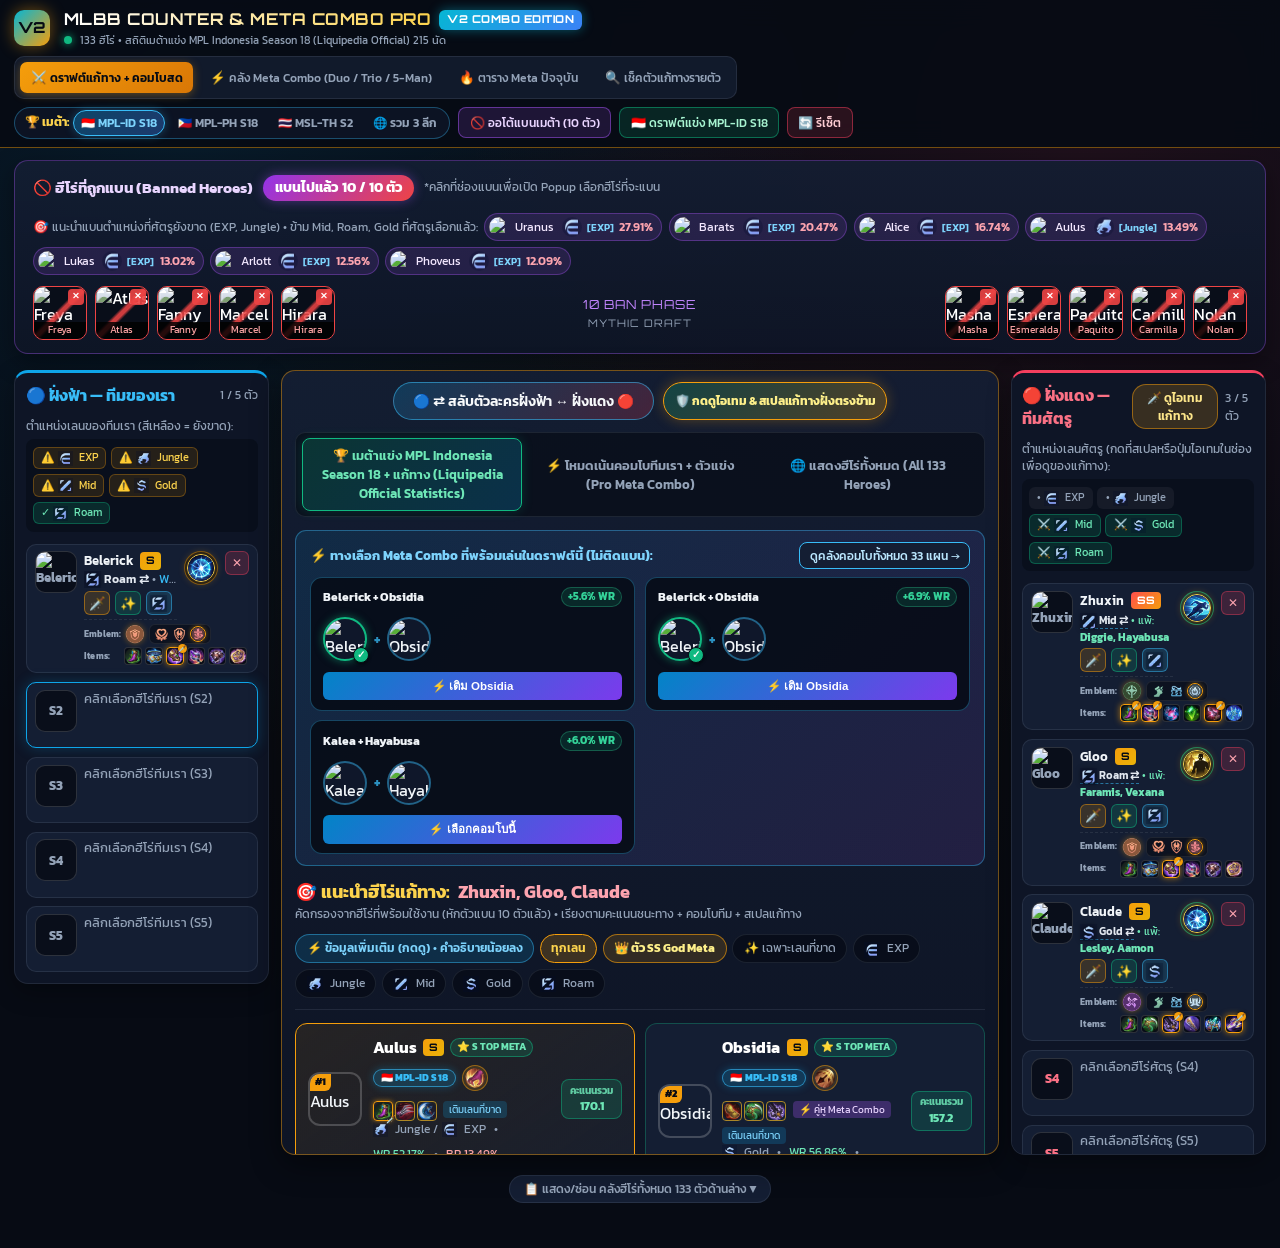
==== commit 4f4d7203: "Optimize responsive layout for Samsung Tablets (portrait/landscape) and Mobile phones" ====
--- a/index.html
+++ b/index.html
@@ -89,10 +89,18 @@
         </div>
       </div>
 
+      <!-- Mobile Quick-Jump Bar (Visible on phones <= 680px) -->
+      <div class="mobile-draft-quick-nav">
+        <button type="button" class="m-jump-btn m-jump-ban" onclick="document.querySelector('.ban-board')?.scrollIntoView({behavior:'smooth', block:'start'})">🚫 แบน (10)</button>
+        <button type="button" class="m-jump-btn m-jump-ally" onclick="document.getElementById('allyTeamCol')?.scrollIntoView({behavior:'smooth', block:'start'})">🔵 ทีมเรา</button>
+        <button type="button" class="m-jump-btn m-jump-enemy" onclick="document.getElementById('enemyTeamCol')?.scrollIntoView({behavior:'smooth', block:'start'})">🔴 ทีมศัตรู</button>
+        <button type="button" class="m-jump-btn m-jump-rec" onclick="document.getElementById('centerRecCol')?.scrollIntoView({behavior:'smooth', block:'start'})">🎯 ตัวแก้ทาง</button>
+      </div>
+
       <!-- 3-Column Draft Arena -->
       <div class="draft-arena">
         <!-- Left Column: Ally Team (Blue Side) -->
-        <div class="team-column ally-col">
+        <div id="allyTeamCol" class="team-column ally-col">
           <div class="team-col-header">
             <div class="team-col-title">🔵 ฝั่งฟ้า — ทีมของเรา</div>
             <span id="allyCountText" style="font-size:0.78rem; color:var(--text-muted);">0 / 5</span>
@@ -103,7 +111,7 @@
         </div>
 
         <!-- Center Column: Real-Time Counter + Meta Combo Engine -->
-        <div class="counter-center-panel">
+        <div id="centerRecCol" class="counter-center-panel">
           <!-- Center Quick Actions: Swap Teams + View Counter Items & Spells Modal -->
           <div style="display:flex; flex-wrap:wrap; justify-content:center; gap:0.6rem; margin-bottom:0.75rem;">
             <button class="btn btn-swap-teams" style="padding:0.48rem 1.2rem; font-size:0.86rem; border-radius:24px;" onclick="swapAllTeams()" title="สลับตัวละครที่เลือกทั้งหมดระหว่างฝั่งฟ้าและฝั่งแดง">
@@ -175,7 +183,7 @@
         </div>
 
         <!-- Right Column: Enemy Team (Red Side) -->
-        <div class="team-column enemy-col">
+        <div id="enemyTeamCol" class="team-column enemy-col">
           <div class="team-col-header">
             <div class="team-col-title">🔴 ฝั่งแดง — ทีมศัตรู</div>
             <div style="display:flex; align-items:center; gap:0.4rem;">
--- a/styles.css
+++ b/styles.css
@@ -389,30 +389,48 @@
   align-items: start;
 }
 
-@media (max-width: 1200px) {
+/* Samsung Tablet Landscape (1024px - 1366px): Keep 3-column pro layout with proportional side columns */
+@media (max-width: 1366px) and (min-width: 1024px) {
+  .draft-arena {
+    grid-template-columns: 255px 1fr 255px;
+    gap: 0.75rem;
+  }
+}
+
+/* Samsung Tablet Portrait & Small Tablets (640px - 1023px): Ally & Enemy side-by-side on top, Counter Engine below */
+@media (max-width: 1023px) {
   .draft-arena {
     grid-template-columns: 1fr 1fr;
-  }
-  .counter-center-panel {
-    grid-column: 1 / -1;
-    order: -1;
+    gap: 0.75rem;
+  }
+  .team-column.ally-col {
+    order: 1;
     position: static;
     max-height: none;
     overflow-y: visible;
   }
-  .team-column {
+  .team-column.enemy-col {
+    order: 2;
     position: static;
     max-height: none;
     overflow-y: visible;
   }
-}
-
-@media (max-width: 768px) {
+  .counter-center-panel {
+    grid-column: 1 / -1;
+    order: 3;
+    position: static;
+    max-height: none;
+    overflow-y: visible;
+  }
+}
+
+@media (max-width: 680px) {
   .draft-arena {
     grid-template-columns: 1fr;
   }
   .ban-slots-row {
     grid-template-columns: 1fr;
+    gap: 0.45rem;
   }
   .ban-team-slots.enemy-bans {
     justify-content: flex-start;
@@ -2893,3 +2911,455 @@
   color: #7dd3fc;
   box-shadow: 0 0 10px rgba(56, 189, 248, 0.25);
 }
+
+/* ==================== SAMSUNG TABLET & MOBILE RESPONSIVE OPTIMIZATION ==================== */
+
+/* Touch action & smooth scrolling for all touch devices */
+.mobile-draft-quick-nav {
+  display: none;
+}
+
+.nav-tabs,
+.header-tourn-selector,
+.ban-suggestions,
+.lane-filter-pills,
+.meta-tourn-pills,
+.slot-picker-quick-list,
+#lookupQuickBar {
+  -webkit-overflow-scrolling: touch;
+  scrollbar-width: thin;
+}
+
+/* 1. Samsung Tablet Landscape (1024px - 1366px, e.g. Galaxy Tab S9 / S8 / A9+ Landscape) */
+@media (max-width: 1366px) and (min-width: 1024px) {
+  .top-header {
+    padding: 0.5rem 0.9rem;
+    gap: 0.5rem;
+  }
+  .brand-emblem {
+    width: 36px;
+    height: 36px;
+    font-size: 0.95rem;
+  }
+  .brand-title {
+    font-size: 1.02rem;
+  }
+  .brand-sub {
+    font-size: 0.7rem;
+  }
+  .nav-tab {
+    font-size: 0.78rem;
+    padding: 0.38rem 0.65rem;
+  }
+  .tourn-nav-btn {
+    font-size: 0.72rem;
+    padding: 0.2rem 0.45rem;
+  }
+  .btn {
+    font-size: 0.76rem;
+    padding: 0.35rem 0.65rem;
+  }
+  .main-container {
+    padding: 0.75rem 0.9rem 2rem;
+  }
+  .team-column {
+    padding: 0.65rem;
+    max-height: calc(100vh - 115px);
+  }
+  .counter-center-panel {
+    padding: 0.7rem 0.8rem;
+    max-height: calc(100vh - 115px);
+  }
+  .pick-slot {
+    padding: 0.42rem 0.5rem;
+    gap: 0.45rem;
+  }
+  .pick-slot-avatar {
+    width: 42px;
+    height: 42px;
+  }
+  .pick-slot-name {
+    font-size: 0.84rem;
+  }
+  .slot-build-tag {
+    min-width: 36px;
+    font-size: 0.58rem;
+  }
+  .slot-item-mini-img {
+    width: 18px;
+    height: 18px;
+  }
+  .slot-talent-icon {
+    width: 15px;
+    height: 15px;
+  }
+  .slot-talent-icon.slot-talent-core {
+    width: 16px;
+    height: 16px;
+  }
+  .spell-real-img {
+    width: 28px;
+    height: 28px;
+  }
+  .rec-cards-grid {
+    grid-template-columns: repeat(auto-fill, minmax(235px, 1fr));
+    gap: 0.6rem;
+  }
+  .live-combo-cards-row {
+    grid-template-columns: repeat(auto-fill, minmax(215px, 1fr));
+  }
+}
+
+/* 2. Samsung Tablet Portrait & Foldable / Large Phablet (681px - 1023px) */
+@media (max-width: 1023px) {
+  .top-header {
+    position: relative;
+    padding: 0.65rem 0.9rem;
+    gap: 0.55rem;
+  }
+  .brand-wrap {
+    width: 100%;
+    justify-content: space-between;
+  }
+  .nav-tabs {
+    width: 100%;
+    overflow-x: auto;
+    flex-wrap: nowrap;
+    justify-content: flex-start;
+  }
+  .nav-tab {
+    flex: 1 0 auto;
+    justify-content: center;
+    white-space: nowrap;
+    font-size: 0.82rem;
+    padding: 0.42rem 0.75rem;
+  }
+  .header-actions {
+    width: 100%;
+    justify-content: space-between;
+    gap: 0.4rem;
+  }
+  .header-tourn-selector {
+    overflow-x: auto;
+    max-width: 100%;
+    flex-wrap: nowrap;
+  }
+  .main-container {
+    padding: 0.75rem 0.85rem 2.5rem;
+  }
+  .ban-board {
+    padding: 0.7rem 0.85rem;
+  }
+  .ban-slot {
+    width: 46px;
+    height: 46px;
+  }
+  .ban-divider {
+    font-size: 0.68rem;
+    padding: 0 0.25rem;
+  }
+  .rec-cards-grid {
+    grid-template-columns: repeat(auto-fill, minmax(260px, 1fr));
+  }
+  .combos-hub-grid {
+    grid-template-columns: repeat(auto-fill, minmax(310px, 1fr));
+  }
+}
+
+/* 3. Mobile Phones (<= 680px, e.g. Galaxy S24 / A55 / iPhone) */
+@media (max-width: 680px) {
+  .top-header {
+    position: relative;
+    padding: 0.55rem 0.65rem;
+    gap: 0.45rem;
+  }
+  .brand-emblem {
+    width: 34px;
+    height: 34px;
+    font-size: 0.9rem;
+    border-radius: 8px;
+  }
+  .brand-title {
+    font-size: 0.95rem;
+  }
+  .v2-badge-pill {
+    font-size: 0.58rem;
+    padding: 1px 5px;
+  }
+  .brand-sub {
+    font-size: 0.68rem;
+  }
+  .nav-tabs {
+    width: 100%;
+    overflow-x: auto;
+    flex-wrap: nowrap;
+    padding: 0.25rem;
+    gap: 0.25rem;
+  }
+  .nav-tab {
+    font-size: 0.76rem;
+    padding: 0.38rem 0.6rem;
+    white-space: nowrap;
+    flex-shrink: 0;
+  }
+  .header-actions {
+    width: 100%;
+    gap: 0.35rem;
+  }
+  .header-tourn-selector {
+    width: 100%;
+    overflow-x: auto;
+    flex-wrap: nowrap;
+    justify-content: space-between;
+    padding: 3px 5px;
+  }
+  .tourn-nav-btn {
+    flex: 1 0 auto;
+    text-align: center;
+    font-size: 0.72rem;
+    padding: 0.26rem 0.45rem;
+  }
+  .header-actions > .btn {
+    flex: 1 1 auto;
+    justify-content: center;
+    font-size: 0.74rem;
+    padding: 0.38rem 0.5rem;
+    white-space: nowrap;
+  }
+
+  .main-container {
+    padding: 0.55rem 0.55rem 2.5rem;
+  }
+
+  /* Sticky Quick-Jump Bar on Mobile */
+  .mobile-draft-quick-nav {
+    display: grid;
+    grid-template-columns: repeat(4, 1fr);
+    gap: 0.3rem;
+    position: sticky;
+    top: 0;
+    z-index: 95;
+    background: rgba(7, 11, 20, 0.94);
+    backdrop-filter: blur(10px);
+    padding: 0.4rem 0.45rem;
+    margin: 0 -0.55rem 0.65rem;
+    border-bottom: 1px solid var(--border-gold);
+    box-shadow: 0 4px 12px rgba(0, 0, 0, 0.45);
+  }
+  .m-jump-btn {
+    font-family: inherit;
+    font-size: 0.72rem;
+    font-weight: 700;
+    padding: 0.36rem 0.25rem;
+    border-radius: 7px;
+    border: 1px solid var(--border-subtle);
+    background: var(--bg-card);
+    color: var(--text-main);
+    cursor: pointer;
+    text-align: center;
+    white-space: nowrap;
+  }
+  .m-jump-ban {
+    border-color: rgba(168, 85, 247, 0.5);
+    color: #e9d5ff;
+  }
+  .m-jump-ally {
+    border-color: rgba(14, 165, 233, 0.5);
+    color: #7dd3fc;
+  }
+  .m-jump-enemy {
+    border-color: rgba(244, 63, 94, 0.5);
+    color: #fda4af;
+  }
+  .m-jump-rec {
+    border-color: rgba(245, 158, 11, 0.65);
+    background: rgba(245, 158, 11, 0.16);
+    color: #fde047;
+  }
+
+  /* Compact Ban Board on Mobile */
+  .ban-board {
+    padding: 0.6rem 0.65rem;
+    border-radius: 12px;
+    margin-bottom: 0.75rem;
+  }
+  .ban-title-group {
+    width: 100%;
+    justify-content: space-between;
+    flex-wrap: wrap;
+    gap: 0.35rem;
+  }
+  .ban-suggestions {
+    width: 100%;
+    overflow-x: auto;
+    flex-wrap: nowrap;
+    padding-bottom: 4px;
+    gap: 0.35rem;
+  }
+  .ban-suggest-label {
+    white-space: nowrap;
+    font-size: 0.72rem;
+  }
+  .ban-chip {
+    flex-shrink: 0;
+    font-size: 0.72rem;
+  }
+  .ban-slots-row {
+    display: flex;
+    flex-direction: column;
+    gap: 0.35rem;
+  }
+  .ban-team-slots,
+  .ban-team-slots.enemy-bans {
+    display: grid;
+    grid-template-columns: repeat(5, 1fr);
+    gap: 0.35rem;
+    width: 100%;
+  }
+  .ban-slot {
+    width: 100%;
+    height: auto;
+    aspect-ratio: 1 / 1;
+    max-width: 58px;
+    margin: 0 auto;
+  }
+  .ban-divider {
+    font-size: 0.65rem;
+    padding: 0.1rem 0;
+  }
+  .ban-divider br {
+    display: none;
+  }
+
+  /* Team Columns & Pick Slots on Mobile */
+  .team-column {
+    padding: 0.65rem;
+    border-radius: 12px;
+  }
+  .pick-slot {
+    padding: 0.45rem 0.55rem;
+    gap: 0.5rem;
+  }
+  .pick-slot-avatar {
+    width: 44px;
+    height: 44px;
+  }
+  .slot-items-chips {
+    flex-wrap: wrap;
+    gap: 3px;
+  }
+  .slot-item-mini-img {
+    width: 19px;
+    height: 19px;
+  }
+
+  /* Center Panel & Strategy / Filter Bars on Mobile */
+  .counter-center-panel {
+    padding: 0.65rem;
+    border-radius: 12px;
+  }
+  .strategy-mode-bar {
+    flex-direction: column;
+    gap: 0.3rem;
+  }
+  .strat-btn {
+    width: 100%;
+    font-size: 0.76rem;
+    padding: 0.4rem 0.6rem;
+  }
+  .live-combo-cards-row {
+    grid-template-columns: 1fr;
+  }
+  .lane-filter-pills {
+    width: 100%;
+    overflow-x: auto;
+    flex-wrap: nowrap;
+    padding-bottom: 4px;
+  }
+  .lane-pill {
+    flex-shrink: 0;
+    white-space: nowrap;
+  }
+  .rec-cards-grid {
+    grid-template-columns: 1fr;
+    gap: 0.6rem;
+  }
+  .rec-reason-box.rec-reason-compact {
+    flex-wrap: wrap;
+    gap: 0.35rem;
+  }
+  .rec-reason-summary-line {
+    width: 100%;
+  }
+  .btn-toggle-reason-expand {
+    margin-left: auto;
+  }
+
+  /* Tier List Tab on Mobile */
+  .tier-row {
+    grid-template-columns: 1fr;
+  }
+  .tier-label-box {
+    flex-direction: row;
+    justify-content: space-between;
+    padding: 0.5rem 0.85rem;
+    font-size: 1.25rem;
+  }
+  .tier-label-box span {
+    margin-top: 0;
+    text-align: right;
+    font-size: 0.7rem;
+  }
+  .tier-heroes-wrap {
+    padding: 0.6rem;
+    grid-template-columns: repeat(auto-fill, minmax(142px, 1fr));
+    gap: 0.45rem;
+  }
+  .meta-hero-tile {
+    padding: 0.38rem 0.45rem;
+    gap: 0.4rem;
+  }
+  .meta-hero-tile img {
+    width: 36px;
+    height: 36px;
+  }
+
+  /* Modals on Mobile */
+  .modal-backdrop {
+    padding: 0.35rem;
+    align-items: flex-end;
+  }
+  .modal-card,
+  .slot-picker-modal-card,
+  .counter-gear-modal-card,
+  .spell-picker-modal-card {
+    width: 100%;
+    max-height: 92dvh;
+    padding: 0.85rem;
+    border-radius: 16px 16px 10px 10px;
+  }
+  .slot-picker-controls {
+    flex-direction: column;
+    gap: 0.4rem;
+  }
+  .slot-picker-controls .search-input,
+  .slot-picker-controls .select-ctrl {
+    width: 100%;
+  }
+  .slot-picker-grid {
+    grid-template-columns: repeat(auto-fill, minmax(84px, 1fr));
+    gap: 0.4rem;
+    max-height: 48dvh;
+  }
+  .heroes-grid {
+    grid-template-columns: repeat(auto-fill, minmax(92px, 1fr));
+    gap: 0.45rem;
+  }
+  .gear-items-grid,
+  .gear-spells-grid {
+    grid-template-columns: 1fr;
+  }
+  .spell-picker-grid {
+    grid-template-columns: repeat(auto-fill, minmax(135px, 1fr));
+  }
+}
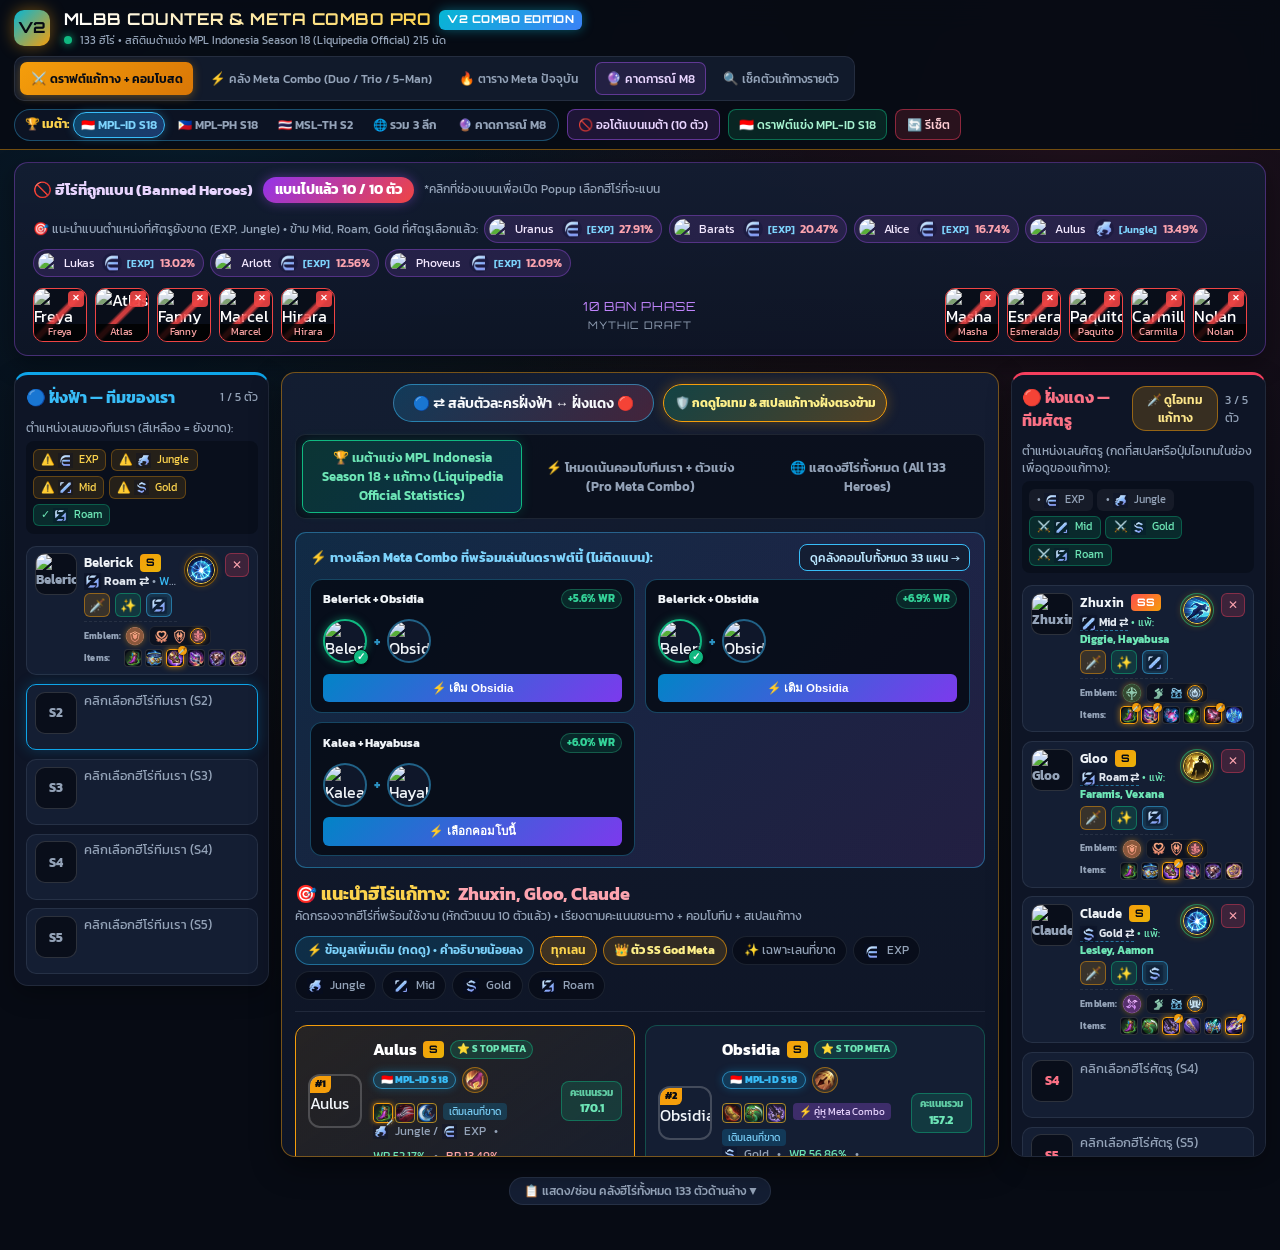
==== commit 070ed84b: "Add M8 World Championship Pick/Ban Prediction Tier List comparing 6 official tournaments (942 games)" ====
--- a/index.html
+++ b/index.html
@@ -34,6 +34,9 @@
       <button class="nav-tab" data-tab="meta" onclick="switchTab('meta')">
         🔥 ตาราง Meta ปัจจุบัน
       </button>
+      <button class="nav-tab nav-tab-m8" data-tab="m8" onclick="switchTab('m8')">
+        🔮 คาดการณ์ M8
+      </button>
       <button class="nav-tab" data-tab="lookup" onclick="switchTab('lookup')">
         🔍 เช็คตัวแก้ทางรายตัว
       </button>
@@ -54,6 +57,9 @@
         </button>
         <button class="tourn-nav-btn" data-htourn="combined" onclick="setTournamentMeta('combined')" title="สลับเป็นเมต้ารวมโปรทัวร์นาเมนต์ MPL-ID + PH + TH (522 นัด)">
           🌐 รวม 3 ลีก
+        </button>
+        <button class="tourn-nav-btn" data-htourn="m8-pred" onclick="setTournamentMeta('m8-pred')" title="สลับเป็นเมต้าคาดการณ์ M8 World Championship (วิเคราะห์จาก 6 ทัวร์นาเมนต์ 942 นัด)">
+          🔮 คาดการณ์ M8
         </button>
       </div>
       <button id="autoBanBtn" class="btn btn-ban-auto" onclick="autoBanTopMeta()" title="แบนฮีโร่ตามสถิติตัวต้องห้ามอันดับ 1-10 ของทัวร์นาเมนต์ที่เลือกจาก Liquipedia อัตโนมัติ">
@@ -317,6 +323,7 @@
             <button class="tourn-tab-pill" data-mtourn="mpl-ph" onclick="setTournamentMeta('mpl-ph')">🇵🇭 MPL-PH S18</button>
             <button class="tourn-tab-pill" data-mtourn="msl-th" onclick="setTournamentMeta('msl-th')">🇹🇭 MSL-TH S2</button>
             <button class="tourn-tab-pill" data-mtourn="combined" onclick="setTournamentMeta('combined')">🌐 รวม 3 ลีก (522 นัด)</button>
+            <button class="tourn-tab-pill" data-mtourn="m8-pred" onclick="setTournamentMeta('m8-pred')">🔮 คาดการณ์ M8 (942 นัด)</button>
           </div>
           <div class="lane-filter-pills" id="metaTabLanePills">
             <button class="lane-pill active" data-mlane="ALL" onclick="setMetaTabLane('ALL')">ทุกเลน (All Lanes)</button>
@@ -340,6 +347,36 @@
       </div>
 
       <div id="tierListContainer" class="tier-list-section"></div>
+    </section>
+
+    <!-- ==================== TAB: M8 WORLD CHAMPIONSHIP PICK/BAN PREDICTION ==================== -->
+    <section id="tab-m8" class="tab-panel">
+      <div class="ban-board m8-hero-board" style="margin-bottom:1rem;">
+        <div style="display:flex; flex-wrap:wrap; align-items:flex-start; justify-content:space-between; gap:0.75rem;">
+          <div style="flex:1; min-width:260px;">
+            <h2 style="font-size:1.18rem; color:#c4b5fd;">🔮 คาดการณ์ Pick / Ban — M8 World Championship</h2>
+            <p id="m8SubText" style="font-size:0.8rem; color:var(--text-muted);"></p>
+          </div>
+          <div class="lane-filter-pills" id="m8ActionPills">
+            <button class="lane-pill active" data-m8act="ALL" onclick="setM8Filter('action','ALL')">ทั้งหมด</button>
+            <button class="lane-pill" data-m8act="BAN" onclick="setM8Filter('action','BAN')">🚫 คาดโดนแบน</button>
+            <button class="lane-pill" data-m8act="PICK" onclick="setM8Filter('action','PICK')">✅ คาดถูกเลือก</button>
+            <button class="lane-pill" data-m8act="FLEX" onclick="setM8Filter('action','FLEX')">⚖️ ก้ำกึ่ง</button>
+          </div>
+        </div>
+        <div class="lane-filter-pills" id="m8LanePills" style="margin-top:0.55rem;">
+          <button class="lane-pill active" data-m8lane="ALL" onclick="setM8Filter('lane','ALL')">ทุกเลน</button>
+          <button class="lane-pill" data-m8lane="EXP Lane" onclick="setM8Filter('lane','EXP Lane')"><img src="assets/lanes/exp.png" class="lane-btn-img" alt="EXP" /> EXP</button>
+          <button class="lane-pill" data-m8lane="Jungle" onclick="setM8Filter('lane','Jungle')"><img src="assets/lanes/jungle.png" class="lane-btn-img" alt="Jungle" /> Jungle</button>
+          <button class="lane-pill" data-m8lane="Mid Lane" onclick="setM8Filter('lane','Mid Lane')"><img src="assets/lanes/mid.png" class="lane-btn-img" alt="Mid" /> Mid</button>
+          <button class="lane-pill" data-m8lane="Gold Lane" onclick="setM8Filter('lane','Gold Lane')"><img src="assets/lanes/gold.png" class="lane-btn-img" alt="Gold" /> Gold</button>
+          <button class="lane-pill" data-m8lane="Roam" onclick="setM8Filter('lane','Roam')"><img src="assets/lanes/roam.png" class="lane-btn-img" alt="Roam" /> Roam</button>
+        </div>
+      </div>
+
+      <div id="m8SummaryContainer" class="m8-summary-grid"></div>
+      <div id="m8TierListContainer" class="tier-list-section"></div>
+      <div id="m8MethodContainer" class="m8-method-box"></div>
     </section>
 
     <!-- ==================== TAB 4: 1v1 COUNTER & SYNERGY ENCYCLOPEDIA ==================== -->
@@ -470,6 +507,7 @@
   <script src="data/heroes-data.js"></script>
   <script src="data/combos-data.js"></script>
   <script src="data/tournaments-data.js"></script>
+  <script src="data/m8-prediction-data.js"></script>
   <script src="app.js"></script>
 </body>
 </html>
--- a/styles.css
+++ b/styles.css
@@ -3363,3 +3363,315 @@
     grid-template-columns: repeat(auto-fill, minmax(135px, 1fr));
   }
 }
+
+/* ==================== M8 WORLD CHAMPIONSHIP PICK/BAN PREDICTION TAB ==================== */
+.nav-tab-m8 {
+  border: 1px solid rgba(168, 85, 247, 0.45);
+  background: rgba(168, 85, 247, 0.12);
+  color: #e9d5ff;
+}
+.nav-tab-m8.active {
+  background: linear-gradient(135deg, #8b5cf6, #ec4899);
+  color: #fff;
+  box-shadow: 0 2px 12px rgba(168, 85, 247, 0.45);
+}
+
+.m8-summary-grid {
+  display: grid;
+  grid-template-columns: 1fr 1fr;
+  gap: 1rem;
+  margin-bottom: 1rem;
+}
+
+.m8-summary-card {
+  background: linear-gradient(180deg, rgba(20, 30, 51, 0.95), rgba(11, 17, 32, 0.98));
+  border-radius: 14px;
+  padding: 0.9rem 1rem;
+  border: 1px solid var(--border-subtle);
+  box-shadow: 0 8px 24px rgba(0, 0, 0, 0.35);
+}
+.m8-summary-card.m8-ban-box {
+  border-color: rgba(244, 63, 94, 0.45);
+}
+.m8-summary-card.m8-pick-box {
+  border-color: rgba(16, 185, 129, 0.45);
+}
+
+.m8-summary-header {
+  display: flex;
+  align-items: flex-start;
+  justify-content: space-between;
+  gap: 0.65rem;
+  flex-wrap: wrap;
+  margin-bottom: 0.7rem;
+}
+.m8-summary-title {
+  font-size: 0.98rem;
+  font-weight: 700;
+}
+.m8-summary-sub {
+  font-size: 0.74rem;
+  color: var(--text-muted);
+  margin-top: 2px;
+}
+
+.m8-top-chips-grid {
+  display: grid;
+  grid-template-columns: repeat(auto-fill, minmax(175px, 1fr));
+  gap: 0.5rem;
+}
+
+.m8-top-chip {
+  display: flex;
+  align-items: center;
+  gap: 0.45rem;
+  background: rgba(7, 11, 20, 0.82);
+  border: 1px solid var(--border-subtle);
+  border-radius: 10px;
+  padding: 0.38rem 0.5rem;
+  cursor: pointer;
+  transition: all 0.16s;
+  position: relative;
+}
+.m8-top-chip:hover {
+  transform: translateY(-2px);
+  border-color: var(--accent-gold);
+}
+.m8-top-chip.is-ban-chip {
+  border-left: 3px solid #f43f5e;
+}
+.m8-top-chip.is-pick-chip {
+  border-left: 3px solid #10b981;
+}
+.m8-chip-rank {
+  font-family: 'Orbitron', sans-serif;
+  font-size: 0.68rem;
+  font-weight: 800;
+  color: #fcd34d;
+  min-width: 22px;
+}
+.m8-top-chip img {
+  width: 36px;
+  height: 36px;
+  border-radius: 8px;
+  object-fit: cover;
+  flex-shrink: 0;
+}
+.m8-chip-info {
+  min-width: 0;
+  flex: 1;
+}
+.m8-chip-name {
+  font-size: 0.82rem;
+  font-weight: 700;
+  color: #fff;
+  display: flex;
+  align-items: center;
+  gap: 0.3rem;
+}
+.m8-chip-stat {
+  font-size: 0.68rem;
+  color: #cbd5e1;
+  white-space: nowrap;
+  overflow: hidden;
+  text-overflow: ellipsis;
+}
+
+.m8-heroes-wrap {
+  grid-template-columns: repeat(auto-fill, minmax(295px, 1fr));
+  gap: 0.7rem;
+}
+
+.m8-hero-card {
+  background: var(--bg-card);
+  border: 1px solid var(--border-subtle);
+  border-radius: 12px;
+  padding: 0.65rem 0.75rem;
+  display: flex;
+  flex-direction: column;
+  gap: 0.45rem;
+  cursor: pointer;
+  transition: all 0.16s;
+}
+.m8-hero-card:hover {
+  border-color: var(--accent-gold);
+  background: var(--bg-card-hover);
+  transform: translateY(-2px);
+}
+.m8-hero-card.is-m8-ss {
+  border: 1.5px solid rgba(245, 158, 11, 0.85);
+  background: linear-gradient(145deg, rgba(239, 68, 68, 0.14), rgba(245, 158, 11, 0.08), rgba(20, 30, 51, 0.96));
+  box-shadow: 0 0 14px rgba(245, 158, 11, 0.22);
+}
+
+.m8-card-top {
+  display: flex;
+  align-items: center;
+  gap: 0.55rem;
+}
+.m8-avatar-box {
+  position: relative;
+  width: 48px;
+  height: 48px;
+  border-radius: 10px;
+  overflow: hidden;
+  border: 1.5px solid rgba(255, 255, 255, 0.2);
+  flex-shrink: 0;
+}
+.m8-avatar-box img {
+  width: 100%;
+  height: 100%;
+  object-fit: cover;
+}
+.m8-rank-badge {
+  position: absolute;
+  top: 0;
+  left: 0;
+  background: var(--accent-gold);
+  color: #070b14;
+  font-size: 0.6rem;
+  font-weight: 800;
+  padding: 0 4px;
+  border-bottom-right-radius: 5px;
+}
+
+.m8-card-head-info {
+  flex: 1;
+  min-width: 0;
+}
+.m8-card-name-row {
+  display: flex;
+  align-items: center;
+  justify-content: space-between;
+  gap: 0.35rem;
+  font-size: 0.92rem;
+  color: #fff;
+}
+.m8-lane-tag {
+  font-size: 0.68rem;
+  color: #fcd34d;
+  display: inline-flex;
+  align-items: center;
+  gap: 2px;
+}
+.m8-action-row {
+  display: flex;
+  align-items: center;
+  gap: 0.35rem;
+  flex-wrap: wrap;
+  margin-top: 3px;
+}
+.m8-action-pill {
+  font-size: 0.63rem;
+  font-weight: 700;
+  padding: 1px 6px;
+  border-radius: 6px;
+}
+.m8-act-ban {
+  background: rgba(244, 63, 94, 0.22);
+  border: 1px solid rgba(244, 63, 94, 0.55);
+  color: #fecdd3;
+}
+.m8-act-pick {
+  background: rgba(16, 185, 129, 0.22);
+  border: 1px solid rgba(16, 185, 129, 0.55);
+  color: #a7f3d0;
+}
+.m8-act-flex {
+  background: rgba(56, 189, 248, 0.2);
+  border: 1px solid rgba(56, 189, 248, 0.5);
+  color: #bae6fd;
+}
+.m8-conf-pill {
+  font-size: 0.62rem;
+  color: #cbd5e1;
+  background: rgba(255, 255, 255, 0.06);
+  padding: 1px 5px;
+  border-radius: 5px;
+}
+
+.m8-pres-circle {
+  background: rgba(168, 85, 247, 0.18);
+  border: 1px solid rgba(168, 85, 247, 0.5);
+  border-radius: 8px;
+  padding: 0.2rem 0.45rem;
+  text-align: center;
+  flex-shrink: 0;
+}
+.m8-pres-val {
+  font-family: 'Orbitron', sans-serif;
+  font-size: 0.8rem;
+  font-weight: 800;
+  color: #f3e8ff;
+}
+.m8-pres-lbl {
+  font-size: 0.56rem;
+  color: #d8b4fe;
+}
+
+.m8-prob-bars {
+  display: flex;
+  flex-direction: column;
+  gap: 3px;
+}
+.m8-prob-labels {
+  display: flex;
+  justify-content: space-between;
+  font-size: 0.68rem;
+  gap: 0.3rem;
+  flex-wrap: wrap;
+}
+.m8-bar-track {
+  height: 7px;
+  background: rgba(7, 11, 20, 0.85);
+  border-radius: 6px;
+  overflow: hidden;
+  display: flex;
+  border: 1px solid rgba(255, 255, 255, 0.08);
+}
+.m8-bar-ban {
+  background: linear-gradient(90deg, #f43f5e, #e11d48);
+  height: 100%;
+}
+.m8-bar-pick {
+  background: linear-gradient(90deg, #10b981, #06b6d4);
+  height: 100%;
+}
+
+.m8-src-row {
+  display: flex;
+  flex-wrap: wrap;
+  gap: 0.25rem;
+  padding-top: 2px;
+  border-top: 1px dashed rgba(255, 255, 255, 0.08);
+}
+.m8-src-mini {
+  font-size: 0.63rem;
+  background: rgba(7, 11, 20, 0.72);
+  border: 1px solid rgba(255, 255, 255, 0.1);
+  color: #cbd5e1;
+  padding: 1px 5px;
+  border-radius: 5px;
+}
+
+.m8-method-box {
+  margin-top: 1rem;
+  padding: 0.85rem 1rem;
+  background: rgba(15, 23, 42, 0.85);
+  border: 1px solid rgba(168, 85, 247, 0.35);
+  border-radius: 12px;
+}
+
+@media (max-width: 1023px) {
+  .m8-summary-grid {
+    grid-template-columns: 1fr;
+  }
+}
+@media (max-width: 680px) {
+  .m8-heroes-wrap {
+    grid-template-columns: 1fr;
+  }
+  .m8-top-chips-grid {
+    grid-template-columns: 1fr 1fr;
+  }
+}
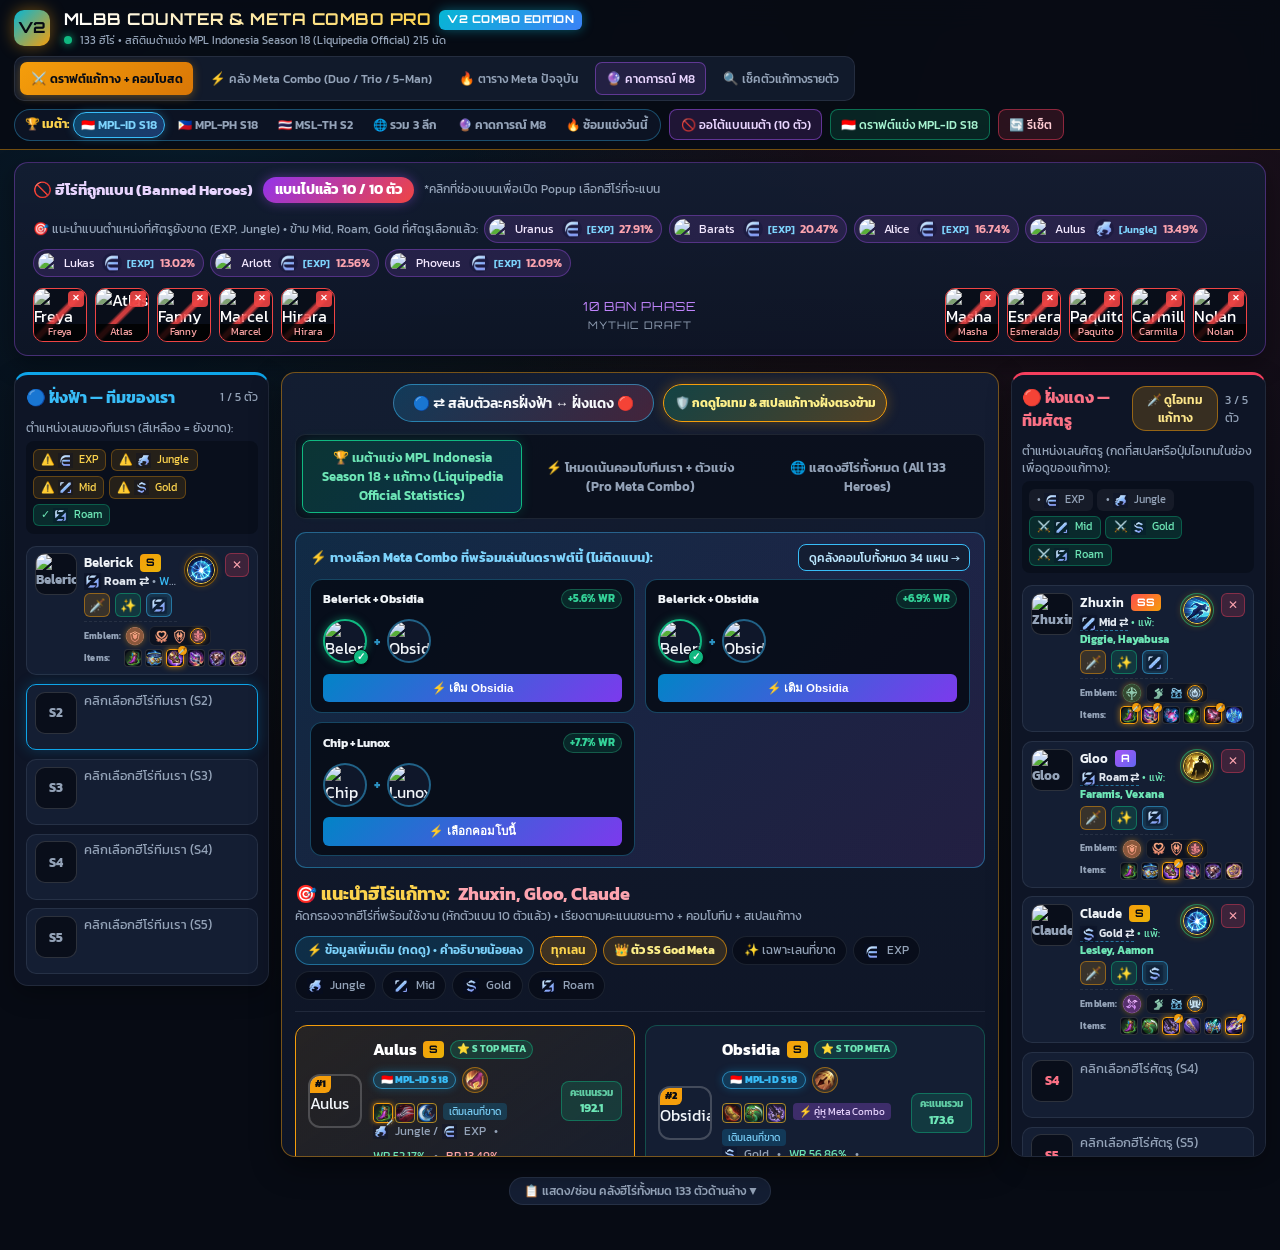
==== commit fb6e2e8f: "Add M8 Pro Scrim Meta Today (m8-scrim) Tier List mode and Scrim filter pill" ====
--- a/index.html
+++ b/index.html
@@ -58,8 +58,11 @@
         <button class="tourn-nav-btn" data-htourn="combined" onclick="setTournamentMeta('combined')" title="สลับเป็นเมต้ารวมโปรทัวร์นาเมนต์ MPL-ID + PH + TH (522 นัด)">
           🌐 รวม 3 ลีก
         </button>
-        <button class="tourn-nav-btn" data-htourn="m8-pred" onclick="setTournamentMeta('m8-pred')" title="สลับเป็นเมต้าคาดการณ์ M8 World Championship (วิเคราะห์จาก 6 ทัวร์นาเมนต์ 942 นัด)">
+        <button class="tourn-nav-btn" data-htourn="m8-pred" onclick="setTournamentMeta('m8-pred')" title="สลับเป็นเมต้าคาดการณ์ M8 World Championship (วิเคราะห์จาก 6 ทัวร์นาเมนต์ + Playoffs ล่าสุด)">
           🔮 คาดการณ์ M8
+        </button>
+        <button class="tourn-nav-btn" data-htourn="m8-scrim" onclick="setTournamentMeta('m8-scrim')" title="สลับเป็นเมต้าห้องซ้อมทีมแข่ง M8 วันนี้ (19/11/2026 • Chip + Lunox, Popol Revamp, Lukas, Xavier, Melissa)">
+          🔥 ซ้อมแข่งวันนี้
         </button>
       </div>
       <button id="autoBanBtn" class="btn btn-ban-auto" onclick="autoBanTopMeta()" title="แบนฮีโร่ตามสถิติตัวต้องห้ามอันดับ 1-10 ของทัวร์นาเมนต์ที่เลือกจาก Liquipedia อัตโนมัติ">
@@ -323,7 +326,8 @@
             <button class="tourn-tab-pill" data-mtourn="mpl-ph" onclick="setTournamentMeta('mpl-ph')">🇵🇭 MPL-PH S18</button>
             <button class="tourn-tab-pill" data-mtourn="msl-th" onclick="setTournamentMeta('msl-th')">🇹🇭 MSL-TH S2</button>
             <button class="tourn-tab-pill" data-mtourn="combined" onclick="setTournamentMeta('combined')">🌐 รวม 3 ลีก (522 นัด)</button>
-            <button class="tourn-tab-pill" data-mtourn="m8-pred" onclick="setTournamentMeta('m8-pred')">🔮 คาดการณ์ M8 (942 นัด)</button>
+            <button class="tourn-tab-pill" data-mtourn="m8-pred" onclick="setTournamentMeta('m8-pred')">🔮 คาดการณ์ M8</button>
+            <button class="tourn-tab-pill" data-mtourn="m8-scrim" onclick="setTournamentMeta('m8-scrim')">🔥 ห้องซ้อมแข่งวันนี้ (Scrim)</button>
           </div>
           <div class="lane-filter-pills" id="metaTabLanePills">
             <button class="lane-pill active" data-mlane="ALL" onclick="setMetaTabLane('ALL')">ทุกเลน (All Lanes)</button>
@@ -359,6 +363,7 @@
           </div>
           <div class="lane-filter-pills" id="m8ActionPills">
             <button class="lane-pill active" data-m8act="ALL" onclick="setM8Filter('action','ALL')">ทั้งหมด</button>
+            <button class="lane-pill ss-filter-pill" data-m8act="SCRIM" onclick="setM8Filter('action','SCRIM')">🔥 ฮิตในห้องซ้อมวันนี้ (27 ตัว)</button>
             <button class="lane-pill" data-m8act="BAN" onclick="setM8Filter('action','BAN')">🚫 คาดโดนแบน</button>
             <button class="lane-pill" data-m8act="PICK" onclick="setM8Filter('action','PICK')">✅ คาดถูกเลือก</button>
             <button class="lane-pill" data-m8act="FLEX" onclick="setM8Filter('action','FLEX')">⚖️ ก้ำกึ่ง</button>
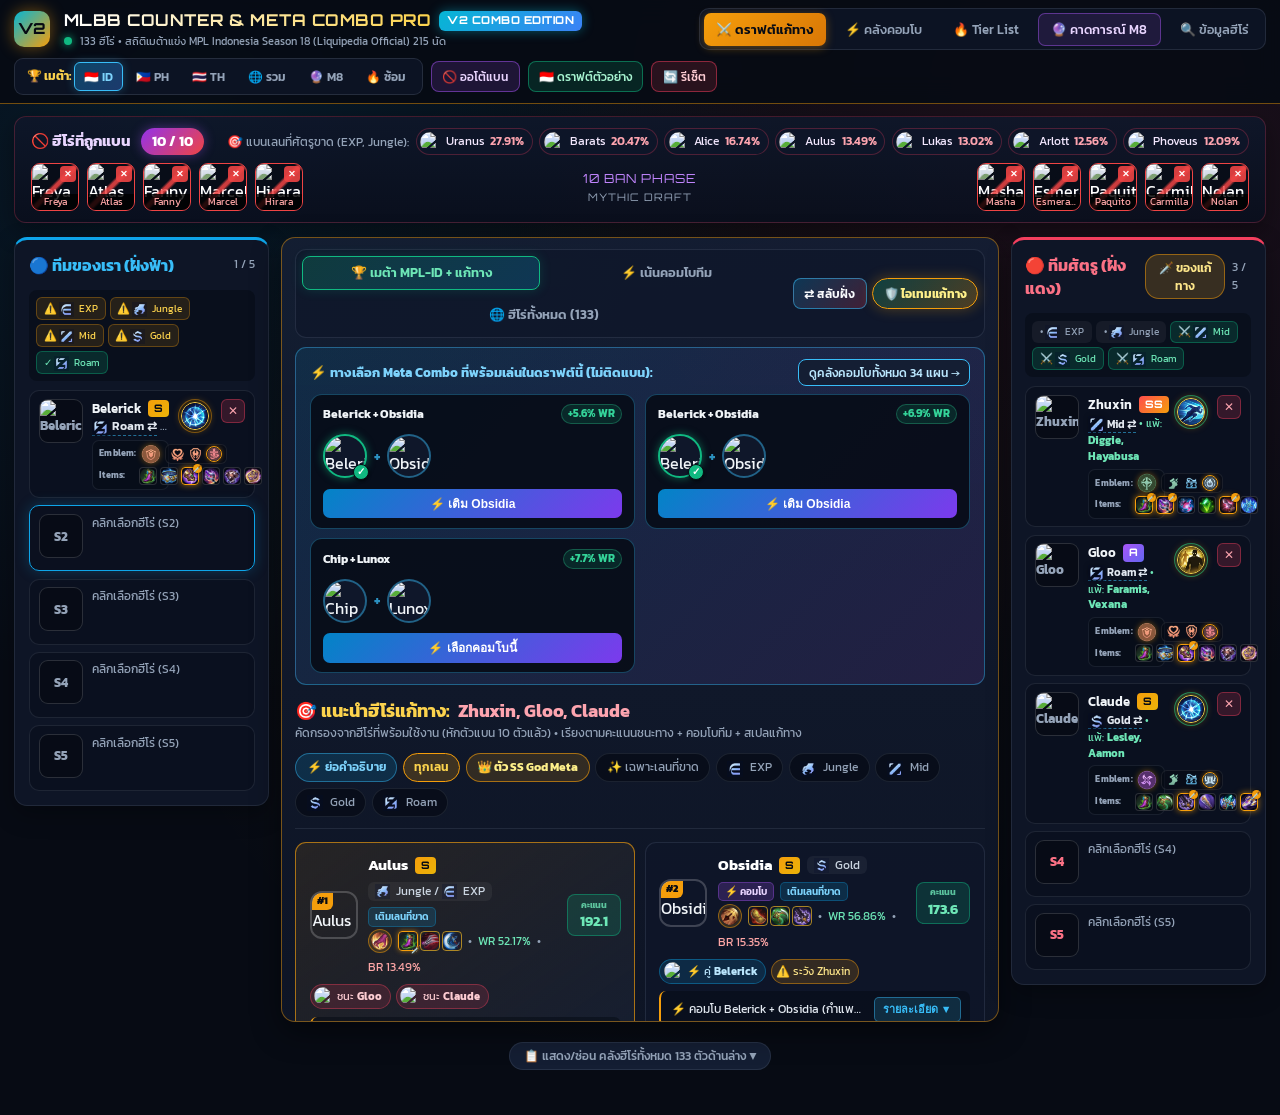
==== commit b4a04d0b: "Refactor UI layout and card density for a cleaner modern design" ====
--- a/index.html
+++ b/index.html
@@ -26,19 +26,19 @@
     <!-- Navigation Tabs -->
     <nav class="nav-tabs" role="tablist">
       <button class="nav-tab active" data-tab="draft" onclick="switchTab('draft')">
-        ⚔️ ดราฟต์แก้ทาง + คอมโบสด
+        ⚔️ ดราฟต์แก้ทาง
       </button>
       <button class="nav-tab" data-tab="combos" onclick="switchTab('combos')">
-        ⚡ คลัง Meta Combo (Duo / Trio / 5-Man)
+        ⚡ คลังคอมโบ
       </button>
       <button class="nav-tab" data-tab="meta" onclick="switchTab('meta')">
-        🔥 ตาราง Meta ปัจจุบัน
+        🔥 Tier List
       </button>
       <button class="nav-tab nav-tab-m8" data-tab="m8" onclick="switchTab('m8')">
         🔮 คาดการณ์ M8
       </button>
       <button class="nav-tab" data-tab="lookup" onclick="switchTab('lookup')">
-        🔍 เช็คตัวแก้ทางรายตัว
+        🔍 ข้อมูลฮีโร่
       </button>
     </nav>
 
@@ -47,29 +47,29 @@
       <div class="header-tourn-selector" title="เลือกฐานข้อมูลสถิติเมต้าการแข่งขันจาก Liquipedia">
         <span class="header-tourn-label">🏆 เมต้า:</span>
         <button class="tourn-nav-btn active" data-htourn="mpl-id" onclick="setTournamentMeta('mpl-id')" title="สลับเป็นเมต้าแข่ง MPL Indonesia Season 18 (215 นัด)">
-          🇮🇩 MPL-ID S18
+          🇮🇩 ID
         </button>
         <button class="tourn-nav-btn" data-htourn="mpl-ph" onclick="setTournamentMeta('mpl-ph')" title="สลับเป็นเมต้าแข่ง MPL Philippines Season 18 (172 นัด)">
-          🇵🇭 MPL-PH S18
+          🇵🇭 PH
         </button>
         <button class="tourn-nav-btn" data-htourn="msl-th" onclick="setTournamentMeta('msl-th')" title="สลับเป็นเมต้าแข่ง MLBB Super League Thailand Season 2 (135 นัด)">
-          🇹🇭 MSL-TH S2
+          🇹🇭 TH
         </button>
         <button class="tourn-nav-btn" data-htourn="combined" onclick="setTournamentMeta('combined')" title="สลับเป็นเมต้ารวมโปรทัวร์นาเมนต์ MPL-ID + PH + TH (522 นัด)">
-          🌐 รวม 3 ลีก
+          🌐 รวม
         </button>
         <button class="tourn-nav-btn" data-htourn="m8-pred" onclick="setTournamentMeta('m8-pred')" title="สลับเป็นเมต้าคาดการณ์ M8 World Championship (วิเคราะห์จาก 6 ทัวร์นาเมนต์ + Playoffs ล่าสุด)">
-          🔮 คาดการณ์ M8
+          🔮 M8
         </button>
         <button class="tourn-nav-btn" data-htourn="m8-scrim" onclick="setTournamentMeta('m8-scrim')" title="สลับเป็นเมต้าห้องซ้อมทีมแข่ง M8 วันนี้ (19/11/2026 • Chip + Lunox, Popol Revamp, Lukas, Xavier, Melissa)">
-          🔥 ซ้อมแข่งวันนี้
+          🔥 ซ้อม
         </button>
       </div>
       <button id="autoBanBtn" class="btn btn-ban-auto" onclick="autoBanTopMeta()" title="แบนฮีโร่ตามสถิติตัวต้องห้ามอันดับ 1-10 ของทัวร์นาเมนต์ที่เลือกจาก Liquipedia อัตโนมัติ">
-        🚫 ออโต้แบนเมต้า (10 ตัว)
+        🚫 ออโต้แบน
       </button>
       <button id="demoDraftBtn" class="btn btn-demo" onclick="loadDemoDraft()" title="โหลดสถานการณ์ดราฟต์จำลองเสมือนจริงของทัวร์นาเมนต์ที่เลือก (Liquipedia)">
-        🇮🇩 ดราฟต์แข่ง MPL-ID S18
+        🇮🇩 ดราฟต์ตัวอย่าง
       </button>
       <button class="btn btn-reset" onclick="resetDraft()" title="ล้างข้อมูลแบนและฮีโร่ที่เลือกทั้งหมด">
         🔄 รีเซ็ต
@@ -84,9 +84,8 @@
       <div class="ban-board">
         <div class="ban-header">
           <div class="ban-title-group">
-            <span style="font-weight:700; font-size:0.95rem; color:#e9d5ff;">🚫 ฮีโร่ที่ถูกแบน (Banned Heroes)</span>
-            <span id="banCountBadge" class="ban-count-badge">แบนไปแล้ว 0 / 10 ตัว</span>
-            <span style="font-size:0.76rem; color:var(--text-muted);">*คลิกที่ช่องแบนเพื่อเปิด Popup เลือกฮีโร่ที่จะแบน</span>
+            <span style="font-weight:700; font-size:0.92rem; color:#e9d5ff;">🚫 ฮีโร่ที่ถูกแบน</span>
+            <span id="banCountBadge" class="ban-count-badge">0 / 10</span>
           </div>
           <div id="banSuggestionsBar" class="ban-suggestions"></div>
         </div>
@@ -111,37 +110,36 @@
         <!-- Left Column: Ally Team (Blue Side) -->
         <div id="allyTeamCol" class="team-column ally-col">
           <div class="team-col-header">
-            <div class="team-col-title">🔵 ฝั่งฟ้า — ทีมของเรา</div>
-            <span id="allyCountText" style="font-size:0.78rem; color:var(--text-muted);">0 / 5</span>
-          </div>
-          <div style="font-size:0.72rem; color:var(--text-muted); margin-bottom:0.3rem;">ตำแหน่งเลนของทีมเรา (สีเหลือง = ยังขาด):</div>
+            <div class="team-col-title">🔵 ทีมของเรา (ฝั่งฟ้า)</div>
+            <span id="allyCountText" style="font-size:0.76rem; color:var(--text-muted);">0 / 5</span>
+          </div>
           <div id="allyLaneChecklist" class="lane-checklist"></div>
           <div id="allyPickSlots" class="pick-slots-list"></div>
         </div>
 
         <!-- Center Column: Real-Time Counter + Meta Combo Engine -->
         <div id="centerRecCol" class="counter-center-panel">
-          <!-- Center Quick Actions: Swap Teams + View Counter Items & Spells Modal -->
-          <div style="display:flex; flex-wrap:wrap; justify-content:center; gap:0.6rem; margin-bottom:0.75rem;">
-            <button class="btn btn-swap-teams" style="padding:0.48rem 1.2rem; font-size:0.86rem; border-radius:24px;" onclick="swapAllTeams()" title="สลับตัวละครที่เลือกทั้งหมดระหว่างฝั่งฟ้าและฝั่งแดง">
-              🔵 ⇄ สลับตัวละครฝั่งฟ้า ↔ ฝั่งแดง 🔴
-            </button>
-            <button id="topViewCounterGearBtn" class="btn btn-counter-gear-cta" onclick="openCounterGearModal('ALL')" title="กดดูรายการไอเทมแก้ทางและสเปลแก้ทางสำหรับรับมือทีมศัตรูชุดนี้แบบละเอียด">
-              🛡️ กดดูไอเทม &amp; สเปลแก้ทางฝั่งตรงข้าม
-            </button>
-          </div>
-
-          <!-- Strategy Priority Switcher -->
-          <div class="strategy-mode-bar">
-            <button id="stratBtnCounter" class="strat-btn active" data-strat="counter" onclick="setStrategyMode('counter')">
-              🏆 เมต้าแข่ง MPL Indonesia Season 18 + แก้ทาง (Liquipedia Official)
-            </button>
-            <button class="strat-btn strat-combo" data-strat="combo" onclick="setStrategyMode('combo')">
-              ⚡ โหมดเน้นคอมโบทีมเรา + ตัวแข่ง (Pro Meta Combo)
-            </button>
-            <button class="strat-btn" data-strat="all" onclick="setStrategyMode('all')">
-              🌐 แสดงฮีโร่ทั้งหมด (All 133 Heroes)
-            </button>
+          <!-- Unified Clean Action & Strategy Bar -->
+          <div class="center-top-toolbar">
+            <div class="strategy-mode-bar" style="margin-bottom:0; flex:1;">
+              <button id="stratBtnCounter" class="strat-btn active" data-strat="counter" onclick="setStrategyMode('counter')">
+                🏆 เมต้าแข่ง + แก้ทาง
+              </button>
+              <button class="strat-btn strat-combo" data-strat="combo" onclick="setStrategyMode('combo')">
+                ⚡ เน้นคอมโบทีม
+              </button>
+              <button class="strat-btn" data-strat="all" onclick="setStrategyMode('all')">
+                🌐 ฮีโร่ทั้งหมด (133)
+              </button>
+            </div>
+            <div class="center-quick-btns">
+              <button class="btn btn-swap-teams" onclick="swapAllTeams()" title="สลับตัวละครที่เลือกทั้งหมดระหว่างฝั่งฟ้าและฝั่งแดง">
+                ⇄ สลับฝั่ง
+              </button>
+              <button id="topViewCounterGearBtn" class="btn btn-counter-gear-cta" onclick="openCounterGearModal('ALL')" title="กดดูรายการไอเทมแก้ทางและสเปลแก้ทางสำหรับรับมือทีมศัตรูชุดนี้แบบละเอียด">
+                🛡️ ไอเทมแก้ทาง
+              </button>
+            </div>
           </div>
 
           <!-- Counter Items & Battle Spells Advisor removed as requested -->
@@ -194,15 +192,14 @@
         <!-- Right Column: Enemy Team (Red Side) -->
         <div id="enemyTeamCol" class="team-column enemy-col">
           <div class="team-col-header">
-            <div class="team-col-title">🔴 ฝั่งแดง — ทีมศัตรู</div>
+            <div class="team-col-title">🔴 ทีมศัตรู (ฝั่งแดง)</div>
             <div style="display:flex; align-items:center; gap:0.4rem;">
               <button class="btn-enemy-gear-top" onclick="openCounterGearModal('ALL')" title="กดดูไอเทมและสเปลแก้ทางทีมศัตรูทั้งหมด">
-                🗡️ ดูไอเทมแก้ทาง
-              </button>
-              <span id="enemyCountText" style="font-size:0.78rem; color:var(--text-muted);">0 / 5</span>
+                🗡️ ของแก้ทาง
+              </button>
+              <span id="enemyCountText" style="font-size:0.76rem; color:var(--text-muted);">0 / 5</span>
             </div>
           </div>
-          <div style="font-size:0.72rem; color:var(--text-muted); margin-bottom:0.3rem;">ตำแหน่งเลนศัตรู (กดที่สเปลหรือปุ่มไอเทมในช่องเพื่อดูของแก้ทาง):</div>
           <div id="enemyLaneChecklist" class="lane-checklist"></div>
           <div id="enemyPickSlots" class="pick-slots-list"></div>
         </div>
--- a/styles.css
+++ b/styles.css
@@ -3675,3 +3675,323 @@
     grid-template-columns: 1fr 1fr;
   }
 }
+
+/* ==========================================
+   CLEAN MODERN UI REFINEMENTS (v3.5)
+   ========================================== */
+:root {
+  --border-subtle: rgba(148, 163, 184, 0.14);
+}
+
+/* Header & Navigation Bar Clean Polish */
+.app-header {
+  padding: 0.55rem 1.25rem;
+  border-bottom: 1px solid rgba(148, 163, 184, 0.14);
+  background: rgba(8, 12, 24, 0.95);
+}
+
+.header-inner {
+  gap: 0.65rem;
+}
+
+.nav-tabs {
+  background: rgba(15, 23, 42, 0.75);
+  border: 1px solid rgba(148, 163, 184, 0.16);
+  padding: 0.22rem;
+  border-radius: 10px;
+}
+
+.nav-tab {
+  font-size: 0.8rem;
+  padding: 0.38rem 0.78rem;
+  border-radius: 7px;
+}
+
+.header-tourn-selector {
+  background: rgba(15, 23, 42, 0.75);
+  border: 1px solid rgba(148, 163, 184, 0.18);
+  padding: 0.18rem 0.35rem;
+  border-radius: 9px;
+  gap: 0.22rem;
+}
+
+.tourn-nav-btn {
+  padding: 0.28rem 0.55rem;
+  font-size: 0.74rem;
+  border-radius: 6px;
+}
+
+.btn-top-action {
+  padding: 0.35rem 0.7rem;
+  font-size: 0.75rem;
+  border-radius: 7px;
+}
+
+/* Ban Board Clean Polish */
+.ban-board {
+  padding: 0.7rem 1rem;
+  border-radius: 12px;
+  border: 1px solid rgba(244, 63, 94, 0.24);
+  background: linear-gradient(180deg, rgba(15, 23, 42, 0.92), rgba(10, 15, 29, 0.92));
+  margin-bottom: 0.85rem;
+}
+
+.ban-header {
+  margin-bottom: 0.5rem;
+}
+
+.ban-chip {
+  padding: 0.16rem 0.48rem 0.16rem 0.22rem;
+  border-radius: 999px;
+  border: 1px solid rgba(244, 63, 94, 0.28);
+  background: rgba(15, 23, 42, 0.78);
+  font-size: 0.72rem;
+}
+
+.ban-slot {
+  width: 48px;
+  height: 48px;
+  border-radius: 9px;
+}
+
+/* Unified Center Top Toolbar */
+.center-top-toolbar {
+  display: flex;
+  align-items: center;
+  justify-content: space-between;
+  flex-wrap: wrap;
+  gap: 0.45rem;
+  margin-bottom: 0.55rem;
+  padding: 0.35rem;
+  background: rgba(15, 23, 42, 0.72);
+  border: 1px solid rgba(148, 163, 184, 0.15);
+  border-radius: 11px;
+}
+
+.center-top-toolbar .strategy-mode-bar {
+  margin-bottom: 0;
+  padding: 0;
+  background: transparent;
+  border: none;
+  flex: 1 1 auto;
+}
+
+.center-top-toolbar .strategy-btn {
+  padding: 0.38rem 0.65rem;
+  font-size: 0.75rem;
+  border-radius: 7px;
+}
+
+.center-quick-btns {
+  display: flex;
+  align-items: center;
+  gap: 0.35rem;
+  flex-shrink: 0;
+}
+
+.btn-swap-sides,
+.btn-top-counter-gear {
+  padding: 0.36rem 0.7rem !important;
+  font-size: 0.75rem !important;
+  border-radius: 7px !important;
+  box-shadow: none !important;
+}
+
+/* Team Columns & Pick Slots (S1-S5) Clean Layout */
+.team-column,
+.center-recommend-panel {
+  border-radius: 13px;
+  padding: 0.85rem;
+  border-width: 1px;
+}
+
+.team-col-header {
+  margin-bottom: 0.45rem;
+  padding-bottom: 0.4rem;
+}
+
+.lane-checklist {
+  gap: 0.25rem;
+  margin-bottom: 0.55rem;
+}
+
+.lane-status-pill {
+  font-size: 0.65rem;
+  padding: 0.15rem 0.42rem;
+  border-radius: 6px;
+}
+
+.pick-slots-list {
+  gap: 0.45rem;
+}
+
+.pick-slot {
+  padding: 0.48rem 0.58rem;
+  border-radius: 10px;
+  gap: 0.55rem;
+  border: 1px solid rgba(148, 163, 184, 0.14);
+  background: rgba(10, 15, 28, 0.65);
+}
+
+.pick-slot-avatar {
+  width: 44px;
+  height: 44px;
+  border-radius: 9px;
+}
+
+.pick-slot-name {
+  font-size: 0.84rem;
+}
+
+.slot-meta-build-box {
+  margin-top: 0.24rem;
+  padding: 0.22rem 0.38rem;
+  border-radius: 7px;
+  background: rgba(7, 11, 20, 0.55);
+  border: 1px solid rgba(148, 163, 184, 0.12);
+  gap: 0.18rem;
+}
+
+/* Recommendation Cards Clean Hierarchy */
+.rec-header {
+  margin-bottom: 0.65rem;
+  padding-bottom: 0.55rem;
+}
+
+.rec-header-title {
+  font-size: 0.98rem;
+}
+
+.rec-cards-grid {
+  gap: 0.6rem;
+}
+
+.rec-card {
+  padding: 0.72rem 0.85rem;
+  border-radius: 11px;
+  gap: 0.48rem;
+  border: 1px solid rgba(148, 163, 184, 0.15);
+  background: rgba(15, 23, 42, 0.78);
+}
+
+.rec-card.tier-ss-card {
+  border: 1px solid rgba(250, 204, 21, 0.42);
+  background: linear-gradient(145deg, rgba(20, 29, 49, 0.92), rgba(45, 32, 12, 0.25));
+  box-shadow: 0 4px 14px rgba(0, 0, 0, 0.25);
+}
+
+.rec-card.rank-1 {
+  border-color: rgba(245, 158, 11, 0.65);
+}
+
+.rec-avatar-wrap {
+  width: 48px;
+  height: 48px;
+}
+
+.rec-hero-name {
+  font-size: 0.94rem;
+}
+
+.rec-lane-inline {
+  display: inline-flex;
+  align-items: center;
+  gap: 3px;
+  font-size: 0.72rem;
+  color: #cbd5e1;
+  background: rgba(255, 255, 255, 0.05);
+  padding: 1px 7px;
+  border-radius: 6px;
+}
+
+.rec-clean-tag {
+  font-size: 0.65rem;
+  font-weight: 600;
+  padding: 1px 6px;
+  border-radius: 5px;
+}
+
+.rec-clean-tag.tag-combo {
+  background: rgba(168, 85, 247, 0.2);
+  color: #e9d5ff;
+  border: 1px solid rgba(168, 85, 247, 0.35);
+}
+
+.rec-clean-tag.tag-lane {
+  background: rgba(14, 165, 233, 0.16);
+  color: #7dd3fc;
+  border: 1px solid rgba(14, 165, 233, 0.3);
+}
+
+.rec-sub-meta {
+  display: flex;
+  align-items: center;
+  flex-wrap: wrap;
+  gap: 0.38rem;
+  margin-top: 0.18rem;
+  font-size: 0.73rem;
+}
+
+.score-pill {
+  min-width: 54px;
+  padding: 0.22rem 0.5rem;
+  border-radius: 8px;
+  font-size: 0.85rem;
+}
+
+.rec-targets-row {
+  gap: 0.32rem;
+}
+
+.target-vs-chip,
+.synergy-with-chip,
+.risk-vs-chip {
+  font-size: 0.7rem;
+  padding: 0.15rem 0.48rem 0.15rem 0.22rem;
+  border-radius: 999px;
+}
+
+.rec-reason-box.rec-reason-compact {
+  padding: 0.35rem 0.6rem;
+  border-radius: 7px;
+  background: rgba(7, 11, 20, 0.55);
+  border-left: 2px solid var(--accent-gold);
+}
+
+.rec-summary-text {
+  font-size: 0.75rem;
+  color: #e2e8f0;
+}
+
+.btn-toggle-reason-expand {
+  padding: 0.15rem 0.5rem;
+  font-size: 0.68rem;
+  border-radius: 5px;
+}
+
+.rec-actions {
+  margin-top: 0.05rem;
+  gap: 0.35rem;
+}
+
+.btn-pick-ally,
+.btn-inspect-sm,
+.btn-gear-sm {
+  padding: 0.32rem 0.65rem;
+  font-size: 0.75rem;
+  border-radius: 7px;
+}
+
+/* Uniform M8 Prediction Cards & Tier List Tiles */
+.m8-hero-card {
+  padding: 0.65rem 0.75rem;
+  border-radius: 10px;
+  gap: 0.42rem;
+  border: 1px solid rgba(148, 163, 184, 0.16);
+}
+
+.meta-hero-tile {
+  border-radius: 10px;
+  border: 1px solid rgba(148, 163, 184, 0.16);
+}
+
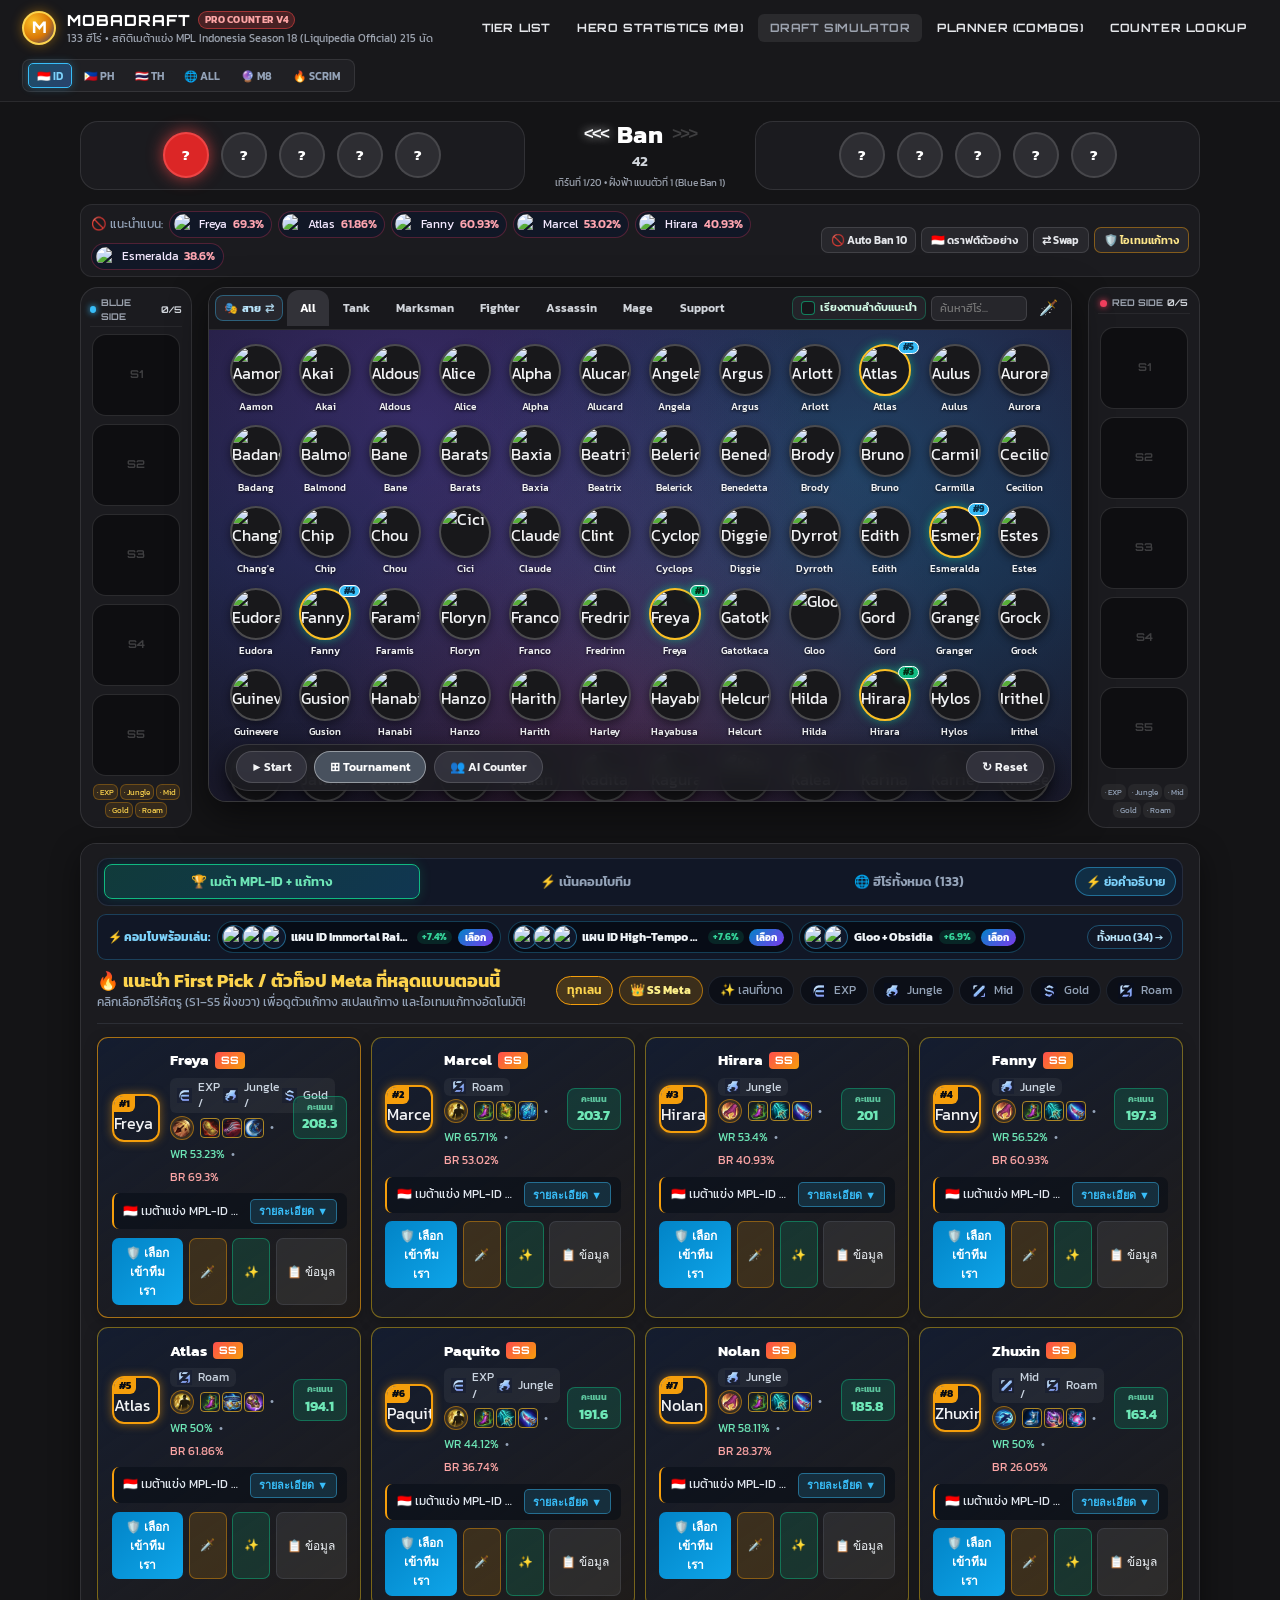
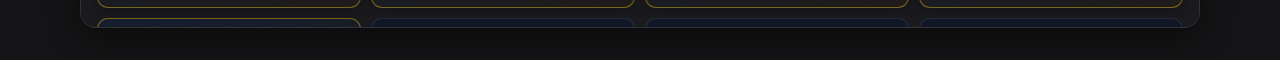
==== commit e0557fe2: "Publish MobaDraft V4 Simulator edition (with switchable Role/Lane tabs & live AI recommendation rank" ====
--- a/index.html
+++ b/index.html
@@ -3,307 +3,270 @@
 <head>
   <meta charset="UTF-8" />
   <meta name="viewport" content="width=device-width, initial-scale=1.0" />
-  <title>MLBB Counter Pick & Meta Combo Pro [V2 Edition]</title>
+  <title>MOBADRAFT — MLBB Draft Simulator & Counter Pick Pro [V4]</title>
   <link rel="stylesheet" href="styles.css" />
+  <link rel="stylesheet" href="mobadraft.css" />
 </head>
-<body>
-  <!-- Top Header -->
-  <header class="top-header">
-    <div class="brand-wrap">
-      <div class="brand-emblem" style="background:linear-gradient(135deg,#06b6d4,#f59e0b);">V2</div>
+<body class="mobadraft-theme">
+  <!-- MOBADRAFT Top Header -->
+  <header class="md-header">
+    <div class="md-brand" onclick="switchTab('draft')" style="cursor:pointer;">
+      <div class="md-logo-badge">M</div>
       <div>
-        <div style="display:flex; align-items:center; gap:0.5rem;">
-          <span class="brand-title">MLBB COUNTER &amp; META COMBO PRO</span>
-          <span class="v2-badge-pill">V2 COMBO EDITION</span>
-        </div>
-        <div class="brand-sub">
-          <span class="live-dot"></span>
-          <span id="brandSubText">133 ฮีโร่ • สถิติเมต้าแข่ง MPL Indonesia Season 18 (Liquipedia Official) 215 นัด</span>
-        </div>
+        <div class="md-brand-name">MOBADRAFT <span class="md-v4-pill">PRO COUNTER V4</span></div>
+        <div class="md-brand-sub" id="brandSubText">133 Heroes • MPL-ID / PH / TH / M8 Scrim Meta</div>
       </div>
     </div>
 
-    <!-- Navigation Tabs -->
-    <nav class="nav-tabs" role="tablist">
-      <button class="nav-tab active" data-tab="draft" onclick="switchTab('draft')">
-        ⚔️ ดราฟต์แก้ทาง
-      </button>
-      <button class="nav-tab" data-tab="combos" onclick="switchTab('combos')">
-        ⚡ คลังคอมโบ
-      </button>
-      <button class="nav-tab" data-tab="meta" onclick="switchTab('meta')">
-        🔥 Tier List
-      </button>
-      <button class="nav-tab nav-tab-m8" data-tab="m8" onclick="switchTab('m8')">
-        🔮 คาดการณ์ M8
-      </button>
-      <button class="nav-tab" data-tab="lookup" onclick="switchTab('lookup')">
-        🔍 ข้อมูลฮีโร่
-      </button>
+    <!-- MOBADRAFT Top Menu Links (Matching Reference Screenshot) -->
+    <nav class="md-nav" role="tablist">
+      <button class="nav-tab" data-tab="meta" onclick="switchTab('meta')">TIER LIST</button>
+      <button class="nav-tab nav-tab-m8" data-tab="m8" onclick="switchTab('m8')">HERO STATISTICS (M8)</button>
+      <button class="nav-tab active" data-tab="draft" onclick="switchTab('draft')">DRAFT SIMULATOR</button>
+      <button class="nav-tab" data-tab="combos" onclick="switchTab('combos')">PLANNER (COMBOS)</button>
+      <button class="nav-tab" data-tab="lookup" onclick="switchTab('lookup')">COUNTER LOOKUP</button>
     </nav>
 
-    <!-- Quick Actions & Tournament Selector -->
-    <div class="header-actions">
-      <div class="header-tourn-selector" title="เลือกฐานข้อมูลสถิติเมต้าการแข่งขันจาก Liquipedia">
-        <span class="header-tourn-label">🏆 เมต้า:</span>
-        <button class="tourn-nav-btn active" data-htourn="mpl-id" onclick="setTournamentMeta('mpl-id')" title="สลับเป็นเมต้าแข่ง MPL Indonesia Season 18 (215 นัด)">
-          🇮🇩 ID
-        </button>
-        <button class="tourn-nav-btn" data-htourn="mpl-ph" onclick="setTournamentMeta('mpl-ph')" title="สลับเป็นเมต้าแข่ง MPL Philippines Season 18 (172 นัด)">
-          🇵🇭 PH
-        </button>
-        <button class="tourn-nav-btn" data-htourn="msl-th" onclick="setTournamentMeta('msl-th')" title="สลับเป็นเมต้าแข่ง MLBB Super League Thailand Season 2 (135 นัด)">
-          🇹🇭 TH
-        </button>
-        <button class="tourn-nav-btn" data-htourn="combined" onclick="setTournamentMeta('combined')" title="สลับเป็นเมต้ารวมโปรทัวร์นาเมนต์ MPL-ID + PH + TH (522 นัด)">
-          🌐 รวม
-        </button>
-        <button class="tourn-nav-btn" data-htourn="m8-pred" onclick="setTournamentMeta('m8-pred')" title="สลับเป็นเมต้าคาดการณ์ M8 World Championship (วิเคราะห์จาก 6 ทัวร์นาเมนต์ + Playoffs ล่าสุด)">
-          🔮 M8
-        </button>
-        <button class="tourn-nav-btn" data-htourn="m8-scrim" onclick="setTournamentMeta('m8-scrim')" title="สลับเป็นเมต้าห้องซ้อมทีมแข่ง M8 วันนี้ (19/11/2026 • Chip + Lunox, Popol Revamp, Lukas, Xavier, Melissa)">
-          🔥 ซ้อม
-        </button>
-      </div>
-      <button id="autoBanBtn" class="btn btn-ban-auto" onclick="autoBanTopMeta()" title="แบนฮีโร่ตามสถิติตัวต้องห้ามอันดับ 1-10 ของทัวร์นาเมนต์ที่เลือกจาก Liquipedia อัตโนมัติ">
-        🚫 ออโต้แบน
-      </button>
-      <button id="demoDraftBtn" class="btn btn-demo" onclick="loadDemoDraft()" title="โหลดสถานการณ์ดราฟต์จำลองเสมือนจริงของทัวร์นาเมนต์ที่เลือก (Liquipedia)">
-        🇮🇩 ดราฟต์ตัวอย่าง
-      </button>
-      <button class="btn btn-reset" onclick="resetDraft()" title="ล้างข้อมูลแบนและฮีโร่ที่เลือกทั้งหมด">
-        🔄 รีเซ็ต
-      </button>
+    <!-- Tournament Data Selector -->
+    <div class="md-tourn-strip" title="สลับฐานข้อมูลเมต้าการแข่งขัน">
+      <button class="tourn-nav-btn active" data-htourn="mpl-id" onclick="setTournamentMeta('mpl-id')" title="MPL Indonesia S18">🇮🇩 ID</button>
+      <button class="tourn-nav-btn" data-htourn="mpl-ph" onclick="setTournamentMeta('mpl-ph')" title="MPL Philippines S18">🇵🇭 PH</button>
+      <button class="tourn-nav-btn" data-htourn="msl-th" onclick="setTournamentMeta('msl-th')" title="MSL Thailand S2">🇹🇭 TH</button>
+      <button class="tourn-nav-btn" data-htourn="combined" onclick="setTournamentMeta('combined')" title="รวม 3 ลีก 522 นัด">🌐 ALL</button>
+      <button class="tourn-nav-btn" data-htourn="m8-pred" onclick="setTournamentMeta('m8-pred')" title="คาดการณ์ M8 World Championship">🔮 M8</button>
+      <button class="tourn-nav-btn" data-htourn="m8-scrim" onclick="setTournamentMeta('m8-scrim')" title="เมต้าห้องซ้อมแข่ง M8 วันนี้">🔥 SCRIM</button>
     </div>
   </header>
 
-  <main class="main-container">
-    <!-- ==================== TAB 1: LIVE COUNTER & COMBO DRAFT ==================== -->
+  <main class="md-main">
+    <!-- ==================== TAB 1: MOBADRAFT SIMULATOR ==================== -->
     <section id="tab-draft" class="tab-panel active">
-      <!-- Banned Heroes Bar -->
-      <div class="ban-board">
-        <div class="ban-header">
-          <div class="ban-title-group">
-            <span style="font-weight:700; font-size:0.92rem; color:#e9d5ff;">🚫 ฮีโร่ที่ถูกแบน</span>
-            <span id="banCountBadge" class="ban-count-badge">0 / 10</span>
-          </div>
-          <div id="banSuggestionsBar" class="ban-suggestions"></div>
-        </div>
-
-        <div class="ban-slots-row">
-          <div id="allyBanSlots" class="ban-team-slots"></div>
-          <div class="ban-divider">10 BAN PHASE<br/><span style="font-size:0.65rem; color:var(--text-muted);">MYTHIC DRAFT</span></div>
-          <div id="enemyBanSlots" class="ban-team-slots enemy-bans"></div>
-        </div>
-      </div>
-
-      <!-- Mobile Quick-Jump Bar (Visible on phones <= 680px) -->
-      <div class="mobile-draft-quick-nav">
-        <button type="button" class="m-jump-btn m-jump-ban" onclick="document.querySelector('.ban-board')?.scrollIntoView({behavior:'smooth', block:'start'})">🚫 แบน (10)</button>
-        <button type="button" class="m-jump-btn m-jump-ally" onclick="document.getElementById('allyTeamCol')?.scrollIntoView({behavior:'smooth', block:'start'})">🔵 ทีมเรา</button>
-        <button type="button" class="m-jump-btn m-jump-enemy" onclick="document.getElementById('enemyTeamCol')?.scrollIntoView({behavior:'smooth', block:'start'})">🔴 ทีมศัตรู</button>
-        <button type="button" class="m-jump-btn m-jump-rec" onclick="document.getElementById('centerRecCol')?.scrollIntoView({behavior:'smooth', block:'start'})">🎯 ตัวแก้ทาง</button>
-      </div>
-
-      <!-- 3-Column Draft Arena -->
-      <div class="draft-arena">
-        <!-- Left Column: Ally Team (Blue Side) -->
-        <div id="allyTeamCol" class="team-column ally-col">
-          <div class="team-col-header">
-            <div class="team-col-title">🔵 ทีมของเรา (ฝั่งฟ้า)</div>
-            <span id="allyCountText" style="font-size:0.76rem; color:var(--text-muted);">0 / 5</span>
-          </div>
-          <div id="allyLaneChecklist" class="lane-checklist"></div>
-          <div id="allyPickSlots" class="pick-slots-list"></div>
-        </div>
-
-        <!-- Center Column: Real-Time Counter + Meta Combo Engine -->
-        <div id="centerRecCol" class="counter-center-panel">
-          <!-- Unified Clean Action & Strategy Bar -->
-          <div class="center-top-toolbar">
-            <div class="strategy-mode-bar" style="margin-bottom:0; flex:1;">
-              <button id="stratBtnCounter" class="strat-btn active" data-strat="counter" onclick="setStrategyMode('counter')">
-                🏆 เมต้าแข่ง + แก้ทาง
-              </button>
-              <button class="strat-btn strat-combo" data-strat="combo" onclick="setStrategyMode('combo')">
-                ⚡ เน้นคอมโบทีม
-              </button>
-              <button class="strat-btn" data-strat="all" onclick="setStrategyMode('all')">
-                🌐 ฮีโร่ทั้งหมด (133)
-              </button>
-            </div>
-            <div class="center-quick-btns">
-              <button class="btn btn-swap-teams" onclick="swapAllTeams()" title="สลับตัวละครที่เลือกทั้งหมดระหว่างฝั่งฟ้าและฝั่งแดง">
-                ⇄ สลับฝั่ง
-              </button>
-              <button id="topViewCounterGearBtn" class="btn btn-counter-gear-cta" onclick="openCounterGearModal('ALL')" title="กดดูรายการไอเทมแก้ทางและสเปลแก้ทางสำหรับรับมือทีมศัตรูชุดนี้แบบละเอียด">
-                🛡️ ไอเทมแก้ทาง
-              </button>
-            </div>
-          </div>
-
-          <!-- Counter Items & Battle Spells Advisor removed as requested -->
-
-          <!-- Active Playable Meta Combos Strip (Dynamic based on current draft!) -->
-          <div id="liveComboStrip" class="live-combo-strip"></div>
-
-          <div class="counter-panel-header">
-            <div>
-              <div id="recHeaderTitle" class="counter-panel-title">
-                🎯 ฮีโร่ที่ควรเลือกแก้ทางตอนนี้ (Recommended Picks)
+      <!-- Top Ban Row: Left 5 Circles | <<< Ban 42 >>> | Right 5 Circles -->
+      <div class="md-top-ban-row">
+        <div class="md-ban-box md-ban-left">
+          <div id="allyBanSlots" class="md-ban-circles"></div>
+        </div>
+
+        <div class="md-phase-indicator" onclick="advanceMobaDraftTurn()" title="คลิกเพื่อข้ามเทิร์น หรือคลิกที่ช่อง Ban / Pick ใดก็ได้เพื่อเลือกใส่ช่องนั้นทันที">
+          <div class="md-phase-title-row">
+            <span id="mdArrowLeft" class="md-turn-arrow active">&lt;&lt;&lt;</span>
+            <span id="mdPhaseText" class="md-phase-title">Ban</span>
+            <span id="mdArrowRight" class="md-turn-arrow">&gt;&gt;&gt;</span>
+          </div>
+          <div id="mdTimerValue" class="md-phase-timer">42</div>
+          <div id="mdTurnSubText" class="md-phase-sub">เทิร์นที่ 1/20 • ฝั่งฟ้าแบนตัวที่ 1</div>
+        </div>
+
+        <div class="md-ban-box md-ban-right">
+          <div id="enemyBanSlots" class="md-ban-circles"></div>
+        </div>
+      </div>
+
+      <!-- Smart AI Counter / Ban Quick Bar (Compact 1-Line Helper above Center Board) -->
+      <div class="md-smart-helper-bar">
+        <div id="banSuggestionsBar" class="md-smart-chips-wrap"></div>
+        <div class="md-smart-actions">
+          <button class="md-mini-btn" onclick="autoBanTopMeta()" title="ออโต้แบน 10 ตัวท็อปตามทัวร์นาเมนต์">🚫 Auto Ban 10</button>
+          <button id="demoDraftBtn" class="md-mini-btn" onclick="loadDemoDraft()" title="โหลดดราฟต์ตัวอย่าง">⚡ Demo Draft</button>
+          <button class="md-mini-btn" onclick="swapAllTeams()" title="สลับฝั่งฟ้า/แดง">⇄ Swap</button>
+          <button id="topViewCounterGearBtn" class="md-mini-btn md-gear-btn" onclick="openCounterGearModal('ALL')" title="ดูไอเทมและสเปลแก้ทางทีมศัตรู">🛡️ ไอเทมแก้ทาง</button>
+        </div>
+      </div>
+
+      <!-- Main 3-Column MOBADRAFT Stage: Left 5 Slots | Center Hero Pool Grid | Right 5 Slots -->
+      <div class="md-arena-stage">
+        <!-- Left 5 Pick Slots (Blue Side / Ally) -->
+        <div id="allyTeamCol" class="md-side-column md-side-left">
+          <div class="md-side-header">
+            <span class="md-side-dot blue"></span>
+            <span>BLUE SIDE</span>
+            <span id="allyCountText" class="md-side-count">0/5</span>
+          </div>
+          <div id="allyPickSlots" class="md-pick-boxes"></div>
+          <div id="allyLaneChecklist" class="md-lane-mini-status"></div>
+        </div>
+
+        <!-- Center Hero Pool Board (Exact MOBADRAFT Role Tabs + Circular Hero Portraits + Floating Dock) -->
+        <div class="md-center-board">
+          <!-- Combined Role / Lane Tabs Header (Switchable between 2 modes) + Recommend Checkbox & Search -->
+          <div class="md-role-tabs-bar">
+            <div class="md-tabs-left-group">
+              <!-- Mode Switcher Button: Toggle between Role Tabs (สายอาชีพ) & Lane Tabs (เลน) -->
+              <button
+                id="mdTabModeSwitchBtn"
+                class="md-tab-mode-switch"
+                onclick="toggleMobaFilterTabMode()"
+                title="คลิกเพื่อสลับแถบตัวกรองระหว่าง: แยกตามสายอาชีพ (Tank/Marksman/...) ⇄ แยกตามเลน (EXP/JG/Mid/Gold/Roam)"
+              >
+                <span id="mdTabModeIcon">🎭</span>
+                <span id="mdTabModeLabel">สาย</span>
+                <span class="md-swap-mini">⇄</span>
+              </button>
+
+              <!-- Mode 1: Role Tabs (All | Tank | Marksman | Fighter | Assassin | Mage | Support) -->
+              <div class="md-role-tabs" id="mdRoleTabs">
+                <button class="md-role-tab active" data-mdrole="ALL" onclick="setMobaRoleFilter('ALL')">All</button>
+                <button class="md-role-tab" data-mdrole="Tank" onclick="setMobaRoleFilter('Tank')">Tank</button>
+                <button class="md-role-tab" data-mdrole="Marksman" onclick="setMobaRoleFilter('Marksman')">Marksman</button>
+                <button class="md-role-tab" data-mdrole="Fighter" onclick="setMobaRoleFilter('Fighter')">Fighter</button>
+                <button class="md-role-tab" data-mdrole="Assassin" onclick="setMobaRoleFilter('Assassin')">Assassin</button>
+                <button class="md-role-tab" data-mdrole="Mage" onclick="setMobaRoleFilter('Mage')">Mage</button>
+                <button class="md-role-tab" data-mdrole="Support" onclick="setMobaRoleFilter('Support')">Support</button>
               </div>
-              <div id="recHeaderSub" style="font-size:0.78rem; color:var(--text-muted);">
-                วิเคราะห์จากฮีโร่ฝั่งศัตรูที่เลือก + คอมโบทีมเรา + หักตัวที่โดนแบนไปแล้ว
+
+              <!-- Mode 2: Lane Tabs (ทุกเลน | EXP | JG | Mid | Gold | Roam) in the exact same tab bar -->
+              <div class="md-role-tabs" id="mdLaneTabs" style="display:none;">
+                <button class="md-role-tab active" data-mdlane="ALL" onclick="setMobaLaneFilter('ALL')">ทุกเลน</button>
+                <button class="md-role-tab" data-mdlane="EXP Lane" onclick="setMobaLaneFilter('EXP Lane')"><img src="assets/lanes/exp.png" class="md-tab-lane-icon" alt="EXP" /> EXP</button>
+                <button class="md-role-tab" data-mdlane="Jungle" onclick="setMobaLaneFilter('Jungle')"><img src="assets/lanes/jungle.png" class="md-tab-lane-icon" alt="JG" /> JG</button>
+                <button class="md-role-tab" data-mdlane="Mid Lane" onclick="setMobaLaneFilter('Mid Lane')"><img src="assets/lanes/mid.png" class="md-tab-lane-icon" alt="Mid" /> Mid</button>
+                <button class="md-role-tab" data-mdlane="Gold Lane" onclick="setMobaLaneFilter('Gold Lane')"><img src="assets/lanes/gold.png" class="md-tab-lane-icon" alt="Gold" /> Gold</button>
+                <button class="md-role-tab" data-mdlane="Roam" onclick="setMobaLaneFilter('Roam')"><img src="assets/lanes/roam.png" class="md-tab-lane-icon" alt="Roam" /> Roam</button>
               </div>
             </div>
-            <div id="recLanePills" class="lane-filter-pills">
-              <button id="descModeToggleBtn" class="lane-pill desc-mode-btn" onclick="toggleDescMode()" title="สลับโหมด: คำอธิบายน้อยลง (กดดูข้อมูลเพิ่มเติม) / แสดงคำอธิบายเต็ม">
-                ⚡ ข้อมูลเพิ่มเติม (กดดู) • คำอธิบายน้อยลง
-              </button>
-              <button class="lane-pill active" data-lane="ALL" onclick="setRecLaneFilter('ALL')">ทุกเลน</button>
-              <button class="lane-pill ss-filter-pill" data-lane="SS_ONLY" onclick="setRecLaneFilter('SS_ONLY')" title="แสดงเฉพาะฮีโร่ระดับ SS (God Tier Meta) ที่หลุดแบน">
-                👑 ตัว SS God Meta
-              </button>
-              <button class="lane-pill" data-lane="MISSING" onclick="setRecLaneFilter('MISSING')">✨ เฉพาะเลนที่ขาด</button>
-              <button class="lane-pill" data-lane="EXP Lane" onclick="setRecLaneFilter('EXP Lane')">
-                <img src="assets/lanes/exp.png" class="lane-btn-img" alt="EXP" /> EXP
-              </button>
-              <button class="lane-pill" data-lane="Jungle" onclick="setRecLaneFilter('Jungle')">
-                <img src="assets/lanes/jungle.png" class="lane-btn-img" alt="Jungle" /> Jungle
-              </button>
-              <button class="lane-pill" data-lane="Mid Lane" onclick="setRecLaneFilter('Mid Lane')">
-                <img src="assets/lanes/mid.png" class="lane-btn-img" alt="Mid" /> Mid
-              </button>
-              <button class="lane-pill" data-lane="Gold Lane" onclick="setRecLaneFilter('Gold Lane')">
-                <img src="assets/lanes/gold.png" class="lane-btn-img" alt="Gold" /> Gold
-              </button>
-              <button class="lane-pill" data-lane="Roam" onclick="setRecLaneFilter('Roam')">
-                <img src="assets/lanes/roam.png" class="lane-btn-img" alt="Roam" /> Roam
-              </button>
-            </div>
-          </div>
-
-          <!-- SS God Tier Alert Banner removed as requested -->
-
-          <!-- Recommended Heroes Cards -->
-          <div id="recCardsContainer" class="rec-cards-grid"></div>
-        </div>
-
-        <!-- Right Column: Enemy Team (Red Side) -->
-        <div id="enemyTeamCol" class="team-column enemy-col">
-          <div class="team-col-header">
-            <div class="team-col-title">🔴 ทีมศัตรู (ฝั่งแดง)</div>
-            <div style="display:flex; align-items:center; gap:0.4rem;">
-              <button class="btn-enemy-gear-top" onclick="openCounterGearModal('ALL')" title="กดดูไอเทมและสเปลแก้ทางทีมศัตรูทั้งหมด">
-                🗡️ ของแก้ทาง
-              </button>
-              <span id="enemyCountText" style="font-size:0.76rem; color:var(--text-muted);">0 / 5</span>
-            </div>
-          </div>
-          <div id="enemyLaneChecklist" class="lane-checklist"></div>
-          <div id="enemyPickSlots" class="pick-slots-list"></div>
-        </div>
-      </div>
-
-      <!-- Toggle Button for All Heroes Picker Section -->
-      <div style="text-align:center; margin: 0.4rem 0 0.8rem;">
-        <button id="togglePickerBtn" class="btn" style="font-size:0.75rem; padding:0.25rem 0.85rem; border-color:var(--border-subtle); color:var(--text-muted); border-radius:20px;" onclick="togglePickerSection()">
-          📋 แสดง/ซ่อน คลังฮีโร่ทั้งหมด 133 ตัวด้านล่าง ▼
-        </button>
-      </div>
-
-      <!-- All Heroes Picker Section -->
-      <div id="draftPickerSection" class="picker-section" style="display:none;">
-        <div class="mode-selector-bar">
+
+            <div class="md-board-right-tools">
+              <!-- Checkbox: Sort by Recommendation Order (#1, #2, #3...) -->
+              <label class="md-rec-check-label" title="ติ๊กถูกเพื่อเรียงตัวละครตามลำดับที่แนะนำ (#1, #2, #3... ขึ้นไปเรื่อยๆ) และปรับตามสายอาชีพ/เลนที่เลือก">
+                <input
+                  type="checkbox"
+                  id="mdRecOrderCheck"
+                  onchange="toggleMobaRecOrder(this.checked)"
+                />
+                <span class="md-rec-check-box">✓</span>
+                <span>เรียงตามลำดับแนะนำ</span>
+              </label>
+
+              <div class="md-search-box">
+                <input
+                  type="text"
+                  id="mdHeroSearchInput"
+                  placeholder="ค้นหาฮีโร่..."
+                  oninput="renderMobaHeroPool()"
+                />
+              </div>
+              <button
+                id="mdSortToggleBtn"
+                class="md-sword-btn"
+                onclick="toggleMobaPoolSort()"
+                title="สลับการเรียงฮีโร่: เรียงตาม A-Z (แบบ MobaDraft) หรือ เรียงตามลำดับที่แนะนำ (#1, #2, #3...)"
+              >
+                🗡️
+              </button>
+            </div>
+          </div>
+
+          <!-- Scrollable Circular Hero Grid with Artwork Backdrop -->
+          <div id="mdHeroPoolGrid" class="md-hero-pool-scroll"></div>
+
+          <!-- Floating Bottom Dock: Start | Tournament | Online (AI Counter) | Reset -->
+          <div class="md-floating-dock">
+            <div class="md-dock-left">
+              <button id="mdStartBtn" class="md-dock-btn md-btn-start" onclick="startMobaDraftSequence()" title="เริ่มจำลองดราฟต์จับเวลาตามลำดับการแข่ง Tournament 20 เทิร์น">
+                ▶ Start
+              </button>
+              <button id="mdTournModeBtn" class="md-dock-btn active" onclick="cycleMobaTournamentMode()" title="สลับโหมดทัวร์นาเมนต์ (MPL-ID / PH / TH / M8 / Scrim)">
+                ⊞ Tournament
+              </button>
+              <button id="mdAiDrawerBtn" class="md-dock-btn" onclick="toggleMobaAiPanel()" title="แสดง/ซ่อน แผงวิเคราะห์ตัวแก้ทาง & คอมโบทีมด้านล่าง">
+                👥 AI Counter
+              </button>
+            </div>
+            <div class="md-dock-right">
+              <button class="md-dock-btn md-btn-reset" onclick="resetMobaDraft()" title="รีเซ็ตกระดานดราฟต์ทั้งหมด">
+                ↻ Reset
+              </button>
+            </div>
+          </div>
+        </div>
+
+        <!-- Right 5 Pick Slots (Red Side / Enemy) -->
+        <div id="enemyTeamCol" class="md-side-column md-side-right">
+          <div class="md-side-header">
+            <span class="md-side-dot red"></span>
+            <span>RED SIDE</span>
+            <span id="enemyCountText" class="md-side-count">0/5</span>
+          </div>
+          <div id="enemyPickSlots" class="md-pick-boxes"></div>
+          <div id="enemyLaneChecklist" class="md-lane-mini-status"></div>
+        </div>
+      </div>
+
+      <!-- Collapsible AI Counter & Combo Recommendation Drawer below the Simulator -->
+      <div id="centerRecCol" class="counter-center-panel md-ai-drawer">
+        <div class="center-top-toolbar">
+          <div class="strategy-mode-bar" style="margin-bottom:0; flex:1;">
+            <button id="stratBtnCounter" class="strat-btn active" data-strat="counter" onclick="setStrategyMode('counter')">
+              🏆 เมต้าแข่ง + แก้ทาง
+            </button>
+            <button class="strat-btn strat-combo" data-strat="combo" onclick="setStrategyMode('combo')">
+              ⚡ เน้นคอมโบทีม
+            </button>
+            <button class="strat-btn" data-strat="all" onclick="setStrategyMode('all')">
+              🌐 ฮีโร่ทั้งหมด (133)
+            </button>
+          </div>
+          <div class="center-quick-btns">
+            <button id="descModeToggleBtn" class="lane-pill desc-mode-btn" onclick="toggleDescMode()">
+              ⚡ ย่อคำอธิบาย
+            </button>
+          </div>
+        </div>
+
+        <div id="liveComboStrip" class="live-combo-strip"></div>
+
+        <div class="counter-panel-header">
           <div>
-            <div style="font-weight:700; font-size:0.95rem;">คลังฮีโร่ MLBB ทั้งหมด (<span id="gridCountLabel">133</span> ตัว)</div>
-            <div style="font-size:0.76rem; color:var(--text-muted);">คลิกที่ช่อง S1–S5 หรือช่องแบนด้านบนเพื่อเปิด Popup เลือกตัวละคร หรือกดเลือกจากตารางนี้ได้เลย</div>
-          </div>
-          <div class="mode-buttons">
-            <button class="mode-btn mode-enemy active" data-mode="enemy" onclick="setPickMode('enemy')">
-              ⚔️ โหมดเลือกฮีโร่ศัตรู (Enemy Pick)
-            </button>
-            <button class="mode-btn mode-ban" data-mode="ban" onclick="setPickMode('ban')">
-              🚫 โหมดแบนฮีโร่ (Ban Hero)
-            </button>
-            <button class="mode-btn mode-ally" data-mode="ally" onclick="setPickMode('ally')">
-              🛡️ โหมดเลือกเข้าทีมเรา (Ally Pick)
-            </button>
-            <button class="mode-btn mode-inspect" data-mode="inspect" onclick="setPickMode('inspect')">
-              🔍 โหมดดูข้อมูลแก้ทาง (Inspect)
-            </button>
-          </div>
-        </div>
-
-        <!-- Filter & Search Controls -->
-        <div class="filter-controls-row">
-          <input
-            type="text"
-            id="heroSearchInput"
-            class="search-input"
-            placeholder="🔎 ค้นหาชื่อฮีโร่ เช่น Masha, Hirara, Carmilla, Cecilion, Lukas, Fanny..."
-            oninput="renderHeroGrid()"
-          />
-          <select id="laneFilterSelect" class="select-ctrl" onchange="renderHeroGrid()">
-            <option value="ALL">🗺️ ทุกเลน (All Lanes)</option>
-            <option value="EXP Lane">⚔️ EXP Lane</option>
-            <option value="Jungle">🌲 Jungle (ป่า)</option>
-            <option value="Mid Lane">🔮 Mid Lane (กลาง)</option>
-            <option value="Gold Lane">🪙 Gold Lane (แครี่)</option>
-            <option value="Roam">🛡️ Roam (โรมมิ่ง)</option>
-          </select>
-          <select id="roleFilterSelect" class="select-ctrl" onchange="renderHeroGrid()">
-            <option value="ALL">🎭 ทุกสายอาชีพ (All Roles)</option>
-            <option value="Tank">Tank (แทงค์)</option>
-            <option value="Fighter">Fighter (ไฟต์เตอร์)</option>
-            <option value="Assassin">Assassin (แอสซาซิน)</option>
-            <option value="Mage">Mage (เมจ)</option>
-            <option value="Marksman">Marksman (แครี่)</option>
-            <option value="Support">Support (ซัพพอร์ต)</option>
-          </select>
-          <select id="tierFilterSelect" class="select-ctrl" onchange="renderHeroGrid()">
-            <option value="ALL">🏆 ทุกระดับ Meta (All Tiers)</option>
-            <option value="SS">Tier SS (God Meta)</option>
-            <option value="S">Tier S (Strong Meta)</option>
-            <option value="A">Tier A (Balanced / Counter)</option>
-            <option value="B">Tier B (Situational)</option>
-            <option value="C">Tier C (Pocket Pick)</option>
-          </select>
-          <select id="sortSelect" class="select-ctrl" onchange="renderHeroGrid()">
-            <option value="counter">⚡ เรียงตามคะแนนแนะนำปัจจุบัน</option>
-            <option value="meta">🔥 เรียงตามความแรง Meta</option>
-            <option value="ban">🚫 เรียงตามอัตราโดนแบน (Ban Rate)</option>
-            <option value="win">📈 เรียงตามอัตราชนะ (Win Rate)</option>
-            <option value="name">🔤 เรียงตามชื่อ (A - Z)</option>
-          </select>
-        </div>
-
-        <!-- Hero Cards Grid -->
-        <div id="heroesGrid" class="heroes-grid"></div>
+            <div id="recHeaderTitle" class="counter-panel-title">
+              🎯 ฮีโร่ที่ควรเลือกแก้ทางตอนนี้ (AI Counter &amp; Synergy Picks)
+            </div>
+            <div id="recHeaderSub" style="font-size:0.76rem; color:var(--text-muted);">
+              คลิกที่ฮีโร่ในตารางกลมด้านบน หรือกดเลือกจากการ์ดแนะนำด้านล่างนี้ได้ทันที
+            </div>
+          </div>
+          <div id="recLanePills" class="lane-filter-pills">
+            <button class="lane-pill active" data-lane="ALL" onclick="setRecLaneFilter('ALL')">ทุกเลน</button>
+            <button class="lane-pill ss-filter-pill" data-lane="SS_ONLY" onclick="setRecLaneFilter('SS_ONLY')">👑 SS Meta</button>
+            <button class="lane-pill" data-lane="MISSING" onclick="setRecLaneFilter('MISSING')">✨ เลนที่ขาด</button>
+            <button class="lane-pill" data-lane="EXP Lane" onclick="setRecLaneFilter('EXP Lane')"><img src="assets/lanes/exp.png" class="lane-btn-img" alt="EXP" /> EXP</button>
+            <button class="lane-pill" data-lane="Jungle" onclick="setRecLaneFilter('Jungle')"><img src="assets/lanes/jungle.png" class="lane-btn-img" alt="Jungle" /> Jungle</button>
+            <button class="lane-pill" data-lane="Mid Lane" onclick="setRecLaneFilter('Mid Lane')"><img src="assets/lanes/mid.png" class="lane-btn-img" alt="Mid" /> Mid</button>
+            <button class="lane-pill" data-lane="Gold Lane" onclick="setRecLaneFilter('Gold Lane')"><img src="assets/lanes/gold.png" class="lane-btn-img" alt="Gold" /> Gold</button>
+            <button class="lane-pill" data-lane="Roam" onclick="setRecLaneFilter('Roam')"><img src="assets/lanes/roam.png" class="lane-btn-img" alt="Roam" /> Roam</button>
+          </div>
+        </div>
+
+        <div id="recCardsContainer" class="rec-cards-grid"></div>
+      </div>
+
+      <!-- Hidden Legacy Elements kept so existing functions never throw null errors -->
+      <div id="draftPickerSection" style="display:none;">
+        <span id="gridCountLabel">133</span>
+        <input type="text" id="heroSearchInput" />
+        <select id="laneFilterSelect"><option value="ALL">ALL</option></select>
+        <select id="roleFilterSelect"><option value="ALL">ALL</option></select>
+        <select id="tierFilterSelect"><option value="ALL">ALL</option></select>
+        <select id="sortSelect"><option value="counter">counter</option></select>
+        <div id="heroesGrid"></div>
       </div>
     </section>
 
-    <!-- ==================== TAB 2: META COMBOS HUB (NEW IN V2!) ==================== -->
+    <!-- ==================== TAB 2: META COMBOS HUB (PLANNER) ==================== -->
     <section id="tab-combos" class="tab-panel">
       <div class="ban-board" style="margin-bottom:1rem;">
         <div style="display:flex; flex-wrap:wrap; align-items:center; justify-content:space-between; gap:0.75rem;">
           <div>
-            <h2 style="font-size:1.18rem; color:#7dd3fc;">
-              ⚡ คลังคอมโบ Meta &amp; แผนจัดทีม 5 คน (Duo / Trio / 5-Man Synergy Lineups)
-            </h2>
-            <p style="font-size:0.8rem; color:var(--text-muted);">
-              รวมคอมโบยอดฮิตระดับ Mythical Glory และ MPL ที่ใช้ไต่แรงก์และแก้ทางศัตรู • กดปุ่ม <strong>"⚡ นำคอมโบนี้ลงดราฟต์ทีมเรา"</strong> เพื่อนำไปใช้ในกระดานดราฟต์ได้ทันที!
-            </p>
+            <h2 style="font-size:1.15rem; color:#7dd3fc;">⚡ PLANNER — คลังคอมโบ Meta &amp; แผนจัดทีม 5 คน</h2>
+            <p style="font-size:0.78rem; color:var(--text-muted);">รวมคอมโบยอดฮิตระดับ MPL และห้องซ้อม M8 • กดปุ่มนำคอมโบลงกระดานดราฟต์ได้ทันที</p>
           </div>
           <div class="lane-filter-pills" id="comboFilterPills">
-            <button class="lane-pill active" data-ctype="ALL" onclick="setComboHubFilter('ALL')">🔥 ทั้งหมด (23 คอมโบ)</button>
-            <button class="lane-pill" data-ctype="duo" onclick="setComboHubFilter('duo')">👥 คู่หูดูโอ้ 2 คน (Duo Combos)</button>
-            <button class="lane-pill" data-ctype="trio" onclick="setComboHubFilter('trio')">🔱 3 ประสานคุมเกม (Trio Cores)</button>
-            <button class="lane-pill" data-ctype="squad" onclick="setComboHubFilter('squad')">🏆 แผนจัดทีม 5 คน (5-Man Squads)</button>
-          </div>
-        </div>
-      </div>
-
+            <button class="lane-pill active" data-ctype="ALL" onclick="setComboHubFilter('ALL')">🔥 ทั้งหมด</button>
+            <button class="lane-pill" data-ctype="duo" onclick="setComboHubFilter('duo')">👥 ดูโอ้ 2 คน</button>
+            <button class="lane-pill" data-ctype="trio" onclick="setComboHubFilter('trio')">🔱 3 ประสาน</button>
+            <button class="lane-pill" data-ctype="squad" onclick="setComboHubFilter('squad')">🏆 ทีม 5 คน</button>
+          </div>
+        </div>
+      </div>
       <div id="combosHubContainer" class="combos-hub-grid"></div>
     </section>
 
@@ -312,55 +275,41 @@
       <div class="ban-board" style="margin-bottom:1rem;">
         <div style="display:flex; flex-wrap:wrap; align-items:center; justify-content:space-between; gap:0.75rem;">
           <div>
-            <h2 id="metaTabTitle" style="font-size:1.15rem; color:var(--accent-gold-light);">🔥 ตารางจัดอันดับ Meta: MPL Indonesia Season 18 (Liquipedia Official)</h2>
-            <p id="metaTabSub" style="font-size:0.8rem; color:var(--text-muted);">
-              คำนวณจากสถิติ Pick, Ban, Win Rate และ Presence จริงของทัวร์นาเมนต์ MPL Indonesia Season 18 (215 นัด) • คลิกที่ฮีโร่เพื่อดูตัวแก้ทางและบิลด์ไอเทม
-            </p>
-          </div>
-          <!-- Tournament Switcher inside Meta Tab -->
-          <div class="meta-tourn-pills" title="สลับทัวร์นาเมนต์สำหรับแสดงตาราง Tier List">
+            <h2 id="metaTabTitle" style="font-size:1.12rem; color:var(--accent-gold-light);">🔥 TIER LIST — ตารางจัดอันดับ Meta</h2>
+            <p id="metaTabSub" style="font-size:0.78rem; color:var(--text-muted);"></p>
+          </div>
+          <div class="meta-tourn-pills">
             <button class="tourn-tab-pill active" data-mtourn="mpl-id" onclick="setTournamentMeta('mpl-id')">🇮🇩 MPL-ID S18</button>
             <button class="tourn-tab-pill" data-mtourn="mpl-ph" onclick="setTournamentMeta('mpl-ph')">🇵🇭 MPL-PH S18</button>
             <button class="tourn-tab-pill" data-mtourn="msl-th" onclick="setTournamentMeta('msl-th')">🇹🇭 MSL-TH S2</button>
-            <button class="tourn-tab-pill" data-mtourn="combined" onclick="setTournamentMeta('combined')">🌐 รวม 3 ลีก (522 นัด)</button>
+            <button class="tourn-tab-pill" data-mtourn="combined" onclick="setTournamentMeta('combined')">🌐 รวม 3 ลีก</button>
             <button class="tourn-tab-pill" data-mtourn="m8-pred" onclick="setTournamentMeta('m8-pred')">🔮 คาดการณ์ M8</button>
-            <button class="tourn-tab-pill" data-mtourn="m8-scrim" onclick="setTournamentMeta('m8-scrim')">🔥 ห้องซ้อมแข่งวันนี้ (Scrim)</button>
+            <button class="tourn-tab-pill" data-mtourn="m8-scrim" onclick="setTournamentMeta('m8-scrim')">🔥 ห้องซ้อมวันนี้</button>
           </div>
           <div class="lane-filter-pills" id="metaTabLanePills">
-            <button class="lane-pill active" data-mlane="ALL" onclick="setMetaTabLane('ALL')">ทุกเลน (All Lanes)</button>
-            <button class="lane-pill" data-mlane="EXP Lane" onclick="setMetaTabLane('EXP Lane')">
-              <img src="assets/lanes/exp.png" class="lane-btn-img" alt="EXP" /> EXP
-            </button>
-            <button class="lane-pill" data-mlane="Jungle" onclick="setMetaTabLane('Jungle')">
-              <img src="assets/lanes/jungle.png" class="lane-btn-img" alt="Jungle" /> Jungle
-            </button>
-            <button class="lane-pill" data-mlane="Mid Lane" onclick="setMetaTabLane('Mid Lane')">
-              <img src="assets/lanes/mid.png" class="lane-btn-img" alt="Mid" /> Mid
-            </button>
-            <button class="lane-pill" data-mlane="Gold Lane" onclick="setMetaTabLane('Gold Lane')">
-              <img src="assets/lanes/gold.png" class="lane-btn-img" alt="Gold" /> Gold
-            </button>
-            <button class="lane-pill" data-mlane="Roam" onclick="setMetaTabLane('Roam')">
-              <img src="assets/lanes/roam.png" class="lane-btn-img" alt="Roam" /> Roam
-            </button>
-          </div>
-        </div>
-      </div>
-
+            <button class="lane-pill active" data-mlane="ALL" onclick="setMetaTabLane('ALL')">ทุกเลน</button>
+            <button class="lane-pill" data-mlane="EXP Lane" onclick="setMetaTabLane('EXP Lane')"><img src="assets/lanes/exp.png" class="lane-btn-img" alt="EXP" /> EXP</button>
+            <button class="lane-pill" data-mlane="Jungle" onclick="setMetaTabLane('Jungle')"><img src="assets/lanes/jungle.png" class="lane-btn-img" alt="Jungle" /> Jungle</button>
+            <button class="lane-pill" data-mlane="Mid Lane" onclick="setMetaTabLane('Mid Lane')"><img src="assets/lanes/mid.png" class="lane-btn-img" alt="Mid" /> Mid</button>
+            <button class="lane-pill" data-mlane="Gold Lane" onclick="setMetaTabLane('Gold Lane')"><img src="assets/lanes/gold.png" class="lane-btn-img" alt="Gold" /> Gold</button>
+            <button class="lane-pill" data-mlane="Roam" onclick="setMetaTabLane('Roam')"><img src="assets/lanes/roam.png" class="lane-btn-img" alt="Roam" /> Roam</button>
+          </div>
+        </div>
+      </div>
       <div id="tierListContainer" class="tier-list-section"></div>
     </section>
 
-    <!-- ==================== TAB: M8 WORLD CHAMPIONSHIP PICK/BAN PREDICTION ==================== -->
+    <!-- ==================== TAB 4: M8 PREDICTION & HERO STATISTICS ==================== -->
     <section id="tab-m8" class="tab-panel">
       <div class="ban-board m8-hero-board" style="margin-bottom:1rem;">
         <div style="display:flex; flex-wrap:wrap; align-items:flex-start; justify-content:space-between; gap:0.75rem;">
           <div style="flex:1; min-width:260px;">
-            <h2 style="font-size:1.18rem; color:#c4b5fd;">🔮 คาดการณ์ Pick / Ban — M8 World Championship</h2>
-            <p id="m8SubText" style="font-size:0.8rem; color:var(--text-muted);"></p>
+            <h2 style="font-size:1.15rem; color:#c4b5fd;">🔮 HERO STATISTICS — คาดการณ์ Pick / Ban M8 World Championship</h2>
+            <p id="m8SubText" style="font-size:0.78rem; color:var(--text-muted);"></p>
           </div>
           <div class="lane-filter-pills" id="m8ActionPills">
             <button class="lane-pill active" data-m8act="ALL" onclick="setM8Filter('action','ALL')">ทั้งหมด</button>
-            <button class="lane-pill ss-filter-pill" data-m8act="SCRIM" onclick="setM8Filter('action','SCRIM')">🔥 ฮิตในห้องซ้อมวันนี้ (27 ตัว)</button>
+            <button class="lane-pill ss-filter-pill" data-m8act="SCRIM" onclick="setM8Filter('action','SCRIM')">🔥 ห้องซ้อมวันนี้ (27)</button>
             <button class="lane-pill" data-m8act="BAN" onclick="setM8Filter('action','BAN')">🚫 คาดโดนแบน</button>
             <button class="lane-pill" data-m8act="PICK" onclick="setM8Filter('action','PICK')">✅ คาดถูกเลือก</button>
             <button class="lane-pill" data-m8act="FLEX" onclick="setM8Filter('action','FLEX')">⚖️ ก้ำกึ่ง</button>
@@ -375,39 +324,35 @@
           <button class="lane-pill" data-m8lane="Roam" onclick="setM8Filter('lane','Roam')"><img src="assets/lanes/roam.png" class="lane-btn-img" alt="Roam" /> Roam</button>
         </div>
       </div>
-
       <div id="m8SummaryContainer" class="m8-summary-grid"></div>
       <div id="m8TierListContainer" class="tier-list-section"></div>
       <div id="m8MethodContainer" class="m8-method-box"></div>
     </section>
 
-    <!-- ==================== TAB 4: 1v1 COUNTER & SYNERGY ENCYCLOPEDIA ==================== -->
+    <!-- ==================== TAB 5: COUNTER LOOKUP ==================== -->
     <section id="tab-lookup" class="tab-panel">
       <div class="ban-board">
         <div style="display:flex; flex-wrap:wrap; align-items:center; justify-content:space-between; gap:0.75rem; margin-bottom:0.85rem;">
           <div>
             <h2 style="font-size:1.15rem; color:var(--accent-gold-light);">🔍 ค้นหาตัวแก้ทาง &amp; คู่หูคอมโบรายตัว (1v1 Counter &amp; Synergy)</h2>
-            <p style="font-size:0.8rem; color:var(--text-muted);">
-              เลือกฮีโร่เพื่อดูว่าแพ้ทางใคร ชนะทางใคร อยู่ใรชุด Meta Combo ไหนบ้าง และต้องออกไอเทมอะไรสู้
-            </p>
+            <p style="font-size:0.78rem; color:var(--text-muted);">เลือกฮีโร่เพื่อดูว่าแพ้ทางใคร ชนะทางใคร อยู่ในชุด Meta Combo ไหน และออกไอเทมอะไรสู้</p>
           </div>
           <input
             type="text"
             id="lookupSearchInput"
             class="search-input"
             style="max-width:340px;"
-            placeholder="🔎 พิมพ์ชื่อฮีโร่เพื่อดูข้อมูล..."
+            placeholder="🔎 พิมพ์ชื่อฮีโร่..."
             oninput="renderLookupQuickBar()"
           />
         </div>
         <div id="lookupQuickBar" style="display:flex; gap:0.45rem; overflow-x:auto; padding-bottom:0.5rem;"></div>
       </div>
-
       <div id="lookupDetailContainer"></div>
     </section>
   </main>
 
-  <!-- Slot Hero Picker Popup Modal (for Ban / Ally Pick / Enemy Pick slots) -->
+  <!-- Modals (Slot Picker, Hero Dossier, Counter Gear, Spell Picker, Lane Picker) -->
   <div id="slotPickerModal" class="modal-backdrop" onclick="if(event.target===this) closeSlotPickerModal()">
     <div class="modal-card slot-picker-modal-card">
       <div class="slot-picker-header">
@@ -419,89 +364,54 @@
           </div>
         </div>
         <div style="display:flex; align-items:center; gap:0.5rem;">
-          <button id="slotPickerClearBtn" class="btn btn-reset" style="display:none;" onclick="clearCurrentPickerSlot()">
-            🗑️ ล้างช่องนี้
-          </button>
-          <button id="slotPickerInfoBtn" class="btn" style="display:none;" onclick="inspectCurrentPickerSlotHero()">
-            ℹ️ ดูข้อมูลตัวนี้
-          </button>
-          <button class="modal-close" onclick="closeSlotPickerModal()" title="ปิดหน้าต่าง (Esc)">✕</button>
-        </div>
-      </div>
-
-      <!-- Quick Top Suggestions inside Popup (Top Bans, Top Counters, & Meta Combo Partners!) -->
+          <button id="slotPickerClearBtn" class="btn btn-reset" style="display:none;" onclick="clearCurrentPickerSlot()">🗑️ ล้างช่องนี้</button>
+          <button id="slotPickerInfoBtn" class="btn" style="display:none;" onclick="inspectCurrentPickerSlotHero()">ℹ️ ดูข้อมูลตัวนี้</button>
+          <button class="modal-close" onclick="closeSlotPickerModal()">✕</button>
+        </div>
+      </div>
       <div id="slotPickerQuickRecommend" class="slot-picker-quick-rec"></div>
-
-      <!-- Search & Lane/Role Filter Bar inside Popup -->
       <div class="slot-picker-controls">
-        <input
-          type="text"
-          id="slotPickerSearch"
-          class="search-input"
-          placeholder="🔎 พิมพ์ค้นหาชื่อฮีโร่ เช่น Masha, Hirara, Carmilla, Cecilion, Fanny..."
-          oninput="renderSlotPickerGrid()"
-        />
+        <input type="text" id="slotPickerSearch" class="search-input" placeholder="🔎 พิมพ์ค้นหาชื่อฮีโร่..." oninput="renderSlotPickerGrid()" />
         <select id="slotPickerRole" class="select-ctrl" onchange="renderSlotPickerGrid()">
           <option value="ALL">🎭 ทุกสายอาชีพ</option>
-          <option value="Tank">Tank (แทงค์)</option>
-          <option value="Fighter">Fighter (ไฟต์เตอร์)</option>
-          <option value="Assassin">Assassin (แอสซาซิน)</option>
-          <option value="Mage">Mage (เมจ)</option>
-          <option value="Marksman">Marksman (แครี่)</option>
-          <option value="Support">Support (ซัพพอร์ต)</option>
+          <option value="Tank">Tank</option>
+          <option value="Fighter">Fighter</option>
+          <option value="Assassin">Assassin</option>
+          <option value="Mage">Mage</option>
+          <option value="Marksman">Marksman</option>
+          <option value="Support">Support</option>
         </select>
         <select id="slotPickerSort" class="select-ctrl" onchange="renderSlotPickerGrid()">
-          <option value="smart">✨ แนะนำตามตำแหน่งนี้ (Counter + Combo)</option>
+          <option value="smart">✨ แนะนำตามตำแหน่งนี้</option>
           <option value="counter">⚡ คะแนนแก้ทางศัตรู</option>
-          <option value="combo">🔗 คะแนนเข้าขาคอมโบทีมเรา</option>
-          <option value="ban">🚫 อัตราโดนแบนสูงสุด (Ban Rate)</option>
-          <option value="meta">🔥 ความแรง Meta (Mythical Glory)</option>
-          <option value="win">📈 อัตราชนะสูงสุด (Win Rate)</option>
+          <option value="combo">🔗 คะแนนเข้าขาคอมโบ</option>
+          <option value="ban">🚫 อัตราโดนแบนสูงสุด</option>
+          <option value="meta">🔥 ความแรง Meta</option>
+          <option value="win">📈 อัตราชนะสูงสุด</option>
           <option value="name">🔤 ชื่อฮีโร่ (A - Z)</option>
         </select>
       </div>
-
-      <!-- Lane Filter Pills inside Popup -->
       <div id="slotPickerLanePills" class="lane-filter-pills" style="margin-bottom:0.75rem;">
-        <button class="lane-pill active" data-slane="ALL" onclick="setSlotPickerLane('ALL')">ทุกเลน (All)</button>
-        <button class="lane-pill" data-slane="EXP Lane" onclick="setSlotPickerLane('EXP Lane')">
-          <img src="assets/lanes/exp.png" class="lane-btn-img" alt="EXP" /> EXP
-        </button>
-        <button class="lane-pill" data-slane="Jungle" onclick="setSlotPickerLane('Jungle')">
-          <img src="assets/lanes/jungle.png" class="lane-btn-img" alt="Jungle" /> Jungle
-        </button>
-        <button class="lane-pill" data-slane="Mid Lane" onclick="setSlotPickerLane('Mid Lane')">
-          <img src="assets/lanes/mid.png" class="lane-btn-img" alt="Mid" /> Mid
-        </button>
-        <button class="lane-pill" data-slane="Gold Lane" onclick="setSlotPickerLane('Gold Lane')">
-          <img src="assets/lanes/gold.png" class="lane-btn-img" alt="Gold" /> Gold
-        </button>
-        <button class="lane-pill" data-slane="Roam" onclick="setSlotPickerLane('Roam')">
-          <img src="assets/lanes/roam.png" class="lane-btn-img" alt="Roam" /> Roam
-        </button>
-      </div>
-
-      <!-- Popup Hero Grid -->
+        <button class="lane-pill active" data-slane="ALL" onclick="setSlotPickerLane('ALL')">ทุกเลน</button>
+        <button class="lane-pill" data-slane="EXP Lane" onclick="setSlotPickerLane('EXP Lane')"><img src="assets/lanes/exp.png" class="lane-btn-img" alt="EXP" /> EXP</button>
+        <button class="lane-pill" data-slane="Jungle" onclick="setSlotPickerLane('Jungle')"><img src="assets/lanes/jungle.png" class="lane-btn-img" alt="Jungle" /> Jungle</button>
+        <button class="lane-pill" data-slane="Mid Lane" onclick="setSlotPickerLane('Mid Lane')"><img src="assets/lanes/mid.png" class="lane-btn-img" alt="Mid" /> Mid</button>
+        <button class="lane-pill" data-slane="Gold Lane" onclick="setSlotPickerLane('Gold Lane')"><img src="assets/lanes/gold.png" class="lane-btn-img" alt="Gold" /> Gold</button>
+        <button class="lane-pill" data-slane="Roam" onclick="setSlotPickerLane('Roam')"><img src="assets/lanes/roam.png" class="lane-btn-img" alt="Roam" /> Roam</button>
+      </div>
       <div id="slotPickerGrid" class="slot-picker-grid"></div>
     </div>
   </div>
 
-  <!-- Hero Dossier Modal -->
   <div id="heroModal" class="modal-backdrop" onclick="if(event.target===this) closeHeroModal()">
     <div id="heroModalContent" class="modal-card"></div>
   </div>
-
-  <!-- Counter Items & Battle Spells Advisor Modal -->
   <div id="counterGearModal" class="modal-backdrop" onclick="if(event.target===this) closeCounterGearModal()">
     <div id="counterGearModalContent" class="modal-card counter-gear-modal-card"></div>
   </div>
-
-  <!-- Battle Spell Selector / Counter Spell Picker Modal -->
   <div id="spellPickerModal" class="modal-backdrop" onclick="if(event.target===this) closeSpellPickerModal()">
     <div id="spellPickerModalContent" class="modal-card spell-picker-modal-card"></div>
   </div>
-
-  <!-- Hero Lane / Role Switcher Modal -->
   <div id="lanePickerModal" class="modal-backdrop" onclick="if(event.target===this) closeLanePickerModal()">
     <div id="lanePickerModalContent" class="modal-card spell-picker-modal-card"></div>
   </div>
@@ -511,5 +421,6 @@
   <script src="data/tournaments-data.js"></script>
   <script src="data/m8-prediction-data.js"></script>
   <script src="app.js"></script>
+  <script src="mobadraft.js"></script>
 </body>
 </html>
--- a/styles.css
+++ b/styles.css
@@ -3990,8 +3990,259 @@
   border: 1px solid rgba(148, 163, 184, 0.16);
 }
 
-.meta-hero-tile {
-  border-radius: 10px;
-  border: 1px solid rgba(148, 163, 184, 0.16);
-}
-
+/* Compact Mini Tier List Layout */
+.tier-list-section {
+  gap: 0.55rem;
+}
+
+.tier-row.compact-tier-row {
+  grid-template-columns: 78px 1fr;
+  border-radius: 11px;
+}
+
+.tier-row.compact-tier-row .tier-label-box {
+  padding: 0.5rem 0.35rem;
+  font-size: 1.3rem;
+}
+
+.tier-row.compact-tier-row .tier-label-box span {
+  font-size: 0.6rem;
+  line-height: 1.15;
+  margin-top: 2px;
+}
+
+.tier-heroes-wrap.compact-tier-grid {
+  padding: 0.5rem 0.6rem;
+  display: grid;
+  grid-template-columns: repeat(auto-fill, minmax(68px, 1fr));
+  gap: 0.4rem;
+}
+
+.meta-hero-tile.compact-tile {
+  display: flex;
+  flex-direction: column;
+  align-items: center;
+  justify-content: flex-start;
+  gap: 2px;
+  padding: 0.32rem 0.25rem;
+  border-radius: 8px;
+  background: rgba(15, 23, 42, 0.78);
+  border: 1px solid rgba(148, 163, 184, 0.15);
+  text-align: center;
+}
+
+.meta-hero-tile.compact-tile:hover {
+  border-color: var(--accent-gold);
+  transform: translateY(-2px);
+  background: rgba(30, 41, 59, 0.92);
+}
+
+.compact-tile-avatar {
+  position: relative;
+  width: 46px;
+  height: 46px;
+  flex-shrink: 0;
+}
+
+.compact-tile-avatar > img:first-child {
+  width: 46px;
+  height: 46px;
+  border-radius: 8px;
+  object-fit: cover;
+  border: 1px solid rgba(255, 255, 255, 0.14);
+}
+
+.compact-lane-corner {
+  position: absolute !important;
+  top: -2px;
+  right: -2px;
+  width: 15px !important;
+  height: 15px !important;
+  border-radius: 4px !important;
+  background: rgba(7, 11, 20, 0.92);
+  padding: 1.5px;
+  border: 1px solid rgba(251, 191, 36, 0.55);
+}
+
+.compact-patch-dot {
+  position: absolute;
+  top: -3px;
+  left: -3px;
+  font-size: 0.6rem;
+  line-height: 1;
+  background: rgba(7, 11, 20, 0.88);
+  border-radius: 50%;
+  padding: 1px;
+}
+
+.compact-pres-tag {
+  position: absolute;
+  bottom: -2px;
+  left: 50%;
+  transform: translateX(-50%);
+  background: rgba(7, 11, 20, 0.92);
+  border: 1px solid rgba(56, 189, 248, 0.45);
+  color: #7dd3fc;
+  font-size: 0.56rem;
+  font-weight: 700;
+  padding: 0 4px;
+  border-radius: 4px;
+  line-height: 1.25;
+  white-space: nowrap;
+}
+
+.compact-tile-name {
+  font-size: 0.68rem;
+  font-weight: 700;
+  color: #f1f5f9;
+  width: 100%;
+  white-space: nowrap;
+  overflow: hidden;
+  text-overflow: ellipsis;
+  margin-top: 2px;
+  line-height: 1.15;
+}
+
+.compact-tile-sub {
+  font-size: 0.58rem;
+  color: #6ee7b7;
+  font-weight: 600;
+  line-height: 1.1;
+}
+
+/* Compact 1-Line Live Meta Combo Strip */
+.live-combo-strip {
+  padding: 0.35rem 0.6rem !important;
+  margin-bottom: 0.55rem !important;
+  border-radius: 9px !important;
+  background: rgba(15, 23, 42, 0.72) !important;
+  border: 1px solid rgba(56, 189, 248, 0.25) !important;
+}
+
+.live-combo-inline-bar {
+  display: flex;
+  align-items: center;
+  gap: 0.45rem;
+  flex-wrap: wrap;
+}
+
+.live-combo-inline-label {
+  font-size: 0.72rem;
+  font-weight: 700;
+  color: #7dd3fc;
+  white-space: nowrap;
+}
+
+.live-combo-pills-wrap {
+  display: flex;
+  align-items: center;
+  gap: 0.4rem;
+  flex-wrap: wrap;
+  flex: 1;
+}
+
+.compact-combo-pill {
+  display: inline-flex;
+  align-items: center;
+  gap: 0.35rem;
+  background: rgba(7, 11, 20, 0.85);
+  border: 1px solid rgba(56, 189, 248, 0.28);
+  padding: 0.2rem 0.48rem 0.2rem 0.25rem;
+  border-radius: 999px;
+  cursor: pointer;
+  transition: all 0.15s ease;
+}
+
+.compact-combo-pill:hover {
+  border-color: #38bdf8;
+  background: rgba(14, 165, 233, 0.16);
+  transform: translateY(-1px);
+}
+
+.compact-combo-pill.is-complete {
+  border-color: rgba(16, 185, 129, 0.5);
+  background: rgba(16, 185, 129, 0.1);
+}
+
+.compact-combo-avatars {
+  display: inline-flex;
+  align-items: center;
+}
+
+.compact-combo-avatars .mini-combo-avatar-wrap {
+  margin-left: -4px;
+}
+.compact-combo-avatars .mini-combo-avatar-wrap:first-child {
+  margin-left: 0;
+}
+
+.compact-combo-avatars .mini-combo-avatar-wrap img {
+  width: 24px !important;
+  height: 24px !important;
+  border-width: 1.5px !important;
+}
+
+.compact-combo-avatars .combo-check-badge {
+  width: 11px !important;
+  height: 11px !important;
+  font-size: 7px !important;
+  bottom: -1px !important;
+  right: -1px !important;
+}
+
+.compact-combo-name {
+  font-size: 0.72rem;
+  font-weight: 700;
+  color: #f1f5f9;
+  max-width: 120px;
+  white-space: nowrap;
+  overflow: hidden;
+  text-overflow: ellipsis;
+}
+
+.compact-combo-wr {
+  font-size: 0.63rem;
+  font-weight: 700;
+  color: #34d399;
+  background: rgba(16, 185, 129, 0.15);
+  padding: 0 5px;
+  border-radius: 999px;
+}
+
+.compact-combo-action {
+  font-size: 0.65rem;
+  font-weight: 700;
+  color: #fff;
+  background: linear-gradient(135deg, #0284c7, #7c3aed);
+  padding: 1px 7px;
+  border-radius: 999px;
+  white-space: nowrap;
+}
+
+.compact-combo-pill.is-complete .compact-combo-action {
+  background: rgba(16, 185, 129, 0.25);
+  color: #6ee7b7;
+}
+
+.compact-combo-all-btn {
+  margin-left: auto;
+  background: transparent;
+  border: 1px solid rgba(56, 189, 248, 0.35);
+  color: #bae6fd;
+  font-family: inherit;
+  font-size: 0.68rem;
+  font-weight: 600;
+  padding: 0.18rem 0.55rem;
+  border-radius: 999px;
+  cursor: pointer;
+  white-space: nowrap;
+  transition: all 0.14s;
+}
+
+.compact-combo-all-btn:hover {
+  background: rgba(56, 189, 248, 0.15);
+  border-color: #38bdf8;
+}
+
+
+
--- a/mobadraft.css
+++ b/mobadraft.css
@@ -0,0 +1,1023 @@
+/* ============================================================================
+   MOBADRAFT SIMULATOR UI THEME (V4 EDITION)
+   Follows https://mobadraft.com/draft layout & uploaded reference image
+   ============================================================================ */
+
+body.mobadraft-theme {
+  background: #141416 !important;
+  color: #f3f4f6;
+  font-family: 'Kanit', 'Inter', -apple-system, BlinkMacSystemFont, sans-serif;
+  margin: 0;
+  min-height: 100vh;
+}
+
+/* 1. Top Header Bar */
+.md-header {
+  display: flex;
+  align-items: center;
+  justify-content: space-between;
+  flex-wrap: wrap;
+  gap: 0.75rem;
+  padding: 0.55rem 1.4rem;
+  background: #18181b;
+  border-bottom: 1px solid rgba(255, 255, 255, 0.08);
+  position: sticky;
+  top: 0;
+  z-index: 120;
+}
+
+.md-brand {
+  display: flex;
+  align-items: center;
+  gap: 0.65rem;
+}
+
+.md-logo-badge {
+  width: 34px;
+  height: 34px;
+  border-radius: 50%;
+  background: radial-gradient(circle at 30% 30%, #fbbf24, #d97706 55%, #1e3a8a 100%);
+  border: 2px solid #fcd34d;
+  display: flex;
+  align-items: center;
+  justify-content: center;
+  font-family: 'Orbitron', sans-serif;
+  font-weight: 900;
+  font-size: 1rem;
+  color: #fff;
+  box-shadow: 0 0 12px rgba(245, 158, 11, 0.45);
+}
+
+.md-brand-name {
+  font-family: 'Orbitron', 'Kanit', sans-serif;
+  font-size: 0.96rem;
+  font-weight: 800;
+  letter-spacing: 1px;
+  color: #ffffff;
+  display: flex;
+  align-items: center;
+  gap: 0.45rem;
+}
+
+.md-v4-pill {
+  font-family: 'Kanit', sans-serif;
+  font-size: 0.62rem;
+  font-weight: 700;
+  padding: 1px 6px;
+  border-radius: 999px;
+  background: rgba(239, 68, 68, 0.22);
+  border: 1px solid rgba(239, 68, 68, 0.55);
+  color: #fca5a5;
+  letter-spacing: 0.3px;
+}
+
+.md-brand-sub {
+  font-size: 0.68rem;
+  color: #9ca3af;
+}
+
+.md-nav {
+  display: flex;
+  align-items: center;
+  gap: 0.25rem;
+  flex-wrap: wrap;
+}
+
+.md-nav .nav-tab {
+  background: transparent !important;
+  border: none !important;
+  color: #e5e7eb !important;
+  font-family: 'Orbitron', 'Kanit', sans-serif;
+  font-size: 0.72rem !important;
+  font-weight: 700 !important;
+  letter-spacing: 0.6px;
+  padding: 0.4rem 0.7rem !important;
+  border-radius: 6px;
+  cursor: pointer;
+  transition: color 0.15s, background 0.15s;
+}
+
+.md-nav .nav-tab:hover {
+  color: #ffffff !important;
+  background: rgba(255, 255, 255, 0.06) !important;
+}
+
+.md-nav .nav-tab.active {
+  color: #9ca3af !important;
+  background: rgba(255, 255, 255, 0.08) !important;
+  box-shadow: none !important;
+}
+
+.md-tourn-strip {
+  display: flex;
+  align-items: center;
+  gap: 0.22rem;
+  background: #202024;
+  padding: 0.2rem 0.3rem;
+  border-radius: 8px;
+  border: 1px solid rgba(255, 255, 255, 0.09);
+}
+
+.md-tourn-strip .tourn-nav-btn {
+  font-size: 0.68rem;
+  padding: 0.22rem 0.48rem;
+  border-radius: 5px;
+}
+
+/* 2. Main Container */
+.md-main {
+  max-width: 1380px;
+  margin: 0 auto;
+  padding: 0.75rem 1.25rem 2rem;
+}
+
+/* 3. Top Ban Row: Left 5 Circles | <<< Ban 42 >>> | Right 5 Circles */
+.md-top-ban-row {
+  display: grid;
+  grid-template-columns: 1fr auto 1fr;
+  align-items: center;
+  gap: 1.25rem;
+  max-width: 1120px;
+  margin: 0.2rem auto 0.65rem;
+}
+
+.md-ban-box {
+  background: #1b1b1f;
+  border: 1px solid rgba(255, 255, 255, 0.1);
+  border-radius: 18px;
+  padding: 0.65rem 1.1rem;
+  display: flex;
+  align-items: center;
+  justify-content: center;
+}
+
+.md-ban-circles {
+  display: flex;
+  align-items: center;
+  justify-content: center;
+  gap: 0.75rem;
+}
+
+.md-ban-circle {
+  width: 46px;
+  height: 46px;
+  border-radius: 50%;
+  background: #2d2d32;
+  border: 2px solid rgba(255, 255, 255, 0.12);
+  color: #ffffff;
+  font-weight: 700;
+  font-size: 0.95rem;
+  display: flex;
+  align-items: center;
+  justify-content: center;
+  position: relative;
+  cursor: pointer;
+  transition: all 0.16s ease;
+  overflow: hidden;
+}
+
+.md-ban-circle:hover {
+  border-color: rgba(255, 255, 255, 0.45);
+  transform: scale(1.06);
+}
+
+.md-ban-circle.active-turn {
+  background: #dc2626;
+  border-color: #ef4444;
+  box-shadow: 0 0 16px rgba(239, 68, 68, 0.75);
+  animation: mdPulseTurn 1.3s infinite ease-in-out;
+}
+
+.md-ban-circle.filled {
+  background: #18181b;
+  border-color: rgba(239, 68, 68, 0.65);
+}
+
+.md-ban-circle.filled img {
+  width: 100%;
+  height: 100%;
+  object-fit: cover;
+  filter: grayscale(35%) contrast(1.05);
+}
+
+.md-ban-circle .md-ban-remove {
+  position: absolute;
+  inset: 0;
+  background: rgba(220, 38, 38, 0.78);
+  color: #fff;
+  font-size: 0.85rem;
+  font-weight: 800;
+  display: flex;
+  align-items: center;
+  justify-content: center;
+  opacity: 0;
+  transition: opacity 0.14s;
+}
+
+.md-ban-circle.filled:hover .md-ban-remove {
+  opacity: 1;
+}
+
+@keyframes mdPulseTurn {
+  0%, 100% { transform: scale(1); box-shadow: 0 0 12px rgba(239, 68, 68, 0.65); }
+  50% { transform: scale(1.06); box-shadow: 0 0 22px rgba(239, 68, 68, 0.95); }
+}
+
+/* Center Phase & Timer Indicator (<<< Ban 42 >>>) */
+.md-phase-indicator {
+  min-width: 185px;
+  text-align: center;
+  cursor: pointer;
+  user-select: none;
+  padding: 0.25rem 0.65rem;
+  border-radius: 12px;
+  transition: background 0.15s;
+}
+
+.md-phase-indicator:hover {
+  background: rgba(255, 255, 255, 0.04);
+}
+
+.md-phase-title-row {
+  display: flex;
+  align-items: center;
+  justify-content: center;
+  gap: 0.55rem;
+}
+
+.md-phase-title {
+  font-size: 1.55rem;
+  font-weight: 700;
+  color: #ffffff;
+  letter-spacing: 0.5px;
+  line-height: 1.1;
+}
+
+.md-turn-arrow {
+  font-family: monospace;
+  font-size: 1.05rem;
+  font-weight: 700;
+  color: rgba(255, 255, 255, 0.18);
+  letter-spacing: -2px;
+  transition: color 0.15s, text-shadow 0.15s;
+}
+
+.md-turn-arrow.active {
+  color: #f3f4f6;
+  text-shadow: 0 0 10px rgba(255, 255, 255, 0.65);
+}
+
+.md-phase-timer {
+  font-size: 0.95rem;
+  font-weight: 600;
+  color: #d1d5db;
+  margin-top: 2px;
+}
+
+.md-phase-sub {
+  font-size: 0.65rem;
+  color: #9ca3af;
+  margin-top: 2px;
+}
+
+/* 4. Compact 1-Line Smart AI Helper Strip */
+.md-smart-helper-bar {
+  max-width: 1120px;
+  margin: 0 auto 0.6rem;
+  padding: 0.35rem 0.65rem;
+  background: #1b1b1f;
+  border: 1px solid rgba(255, 255, 255, 0.08);
+  border-radius: 12px;
+  display: flex;
+  align-items: center;
+  justify-content: space-between;
+  gap: 0.5rem;
+  flex-wrap: wrap;
+}
+
+.md-smart-chips-wrap {
+  display: flex;
+  align-items: center;
+  gap: 0.35rem;
+  flex-wrap: wrap;
+  flex: 1;
+  min-width: 240px;
+}
+
+.md-smart-actions {
+  display: flex;
+  align-items: center;
+  gap: 0.3rem;
+  flex-wrap: wrap;
+}
+
+.md-mini-btn {
+  background: #27272c;
+  border: 1px solid rgba(255, 255, 255, 0.12);
+  color: #e5e7eb;
+  font-family: inherit;
+  font-size: 0.7rem;
+  font-weight: 600;
+  padding: 0.25rem 0.55rem;
+  border-radius: 7px;
+  cursor: pointer;
+  transition: all 0.14s;
+}
+
+.md-mini-btn:hover {
+  background: #34343b;
+  border-color: rgba(255, 255, 255, 0.28);
+}
+
+.md-mini-btn.md-gear-btn {
+  border-color: rgba(245, 158, 11, 0.45);
+  color: #fde68a;
+}
+
+/* 5. Main 3-Column MOBADRAFT Stage */
+.md-arena-stage {
+  display: grid;
+  grid-template-columns: 112px 1fr 112px;
+  gap: 1rem;
+  max-width: 1120px;
+  margin: 0 auto;
+  align-items: stretch;
+}
+
+/* Left & Right 5 Square Pick Slots Columns */
+.md-side-column {
+  background: #1b1b1f;
+  border: 1px solid rgba(255, 255, 255, 0.1);
+  border-radius: 18px;
+  padding: 0.55rem;
+  display: flex;
+  flex-direction: column;
+  align-items: center;
+  justify-content: space-between;
+  gap: 0.4rem;
+}
+
+.md-side-header {
+  display: flex;
+  align-items: center;
+  justify-content: center;
+  gap: 0.3rem;
+  font-family: 'Orbitron', sans-serif;
+  font-size: 0.58rem;
+  font-weight: 700;
+  color: #9ca3af;
+  width: 100%;
+  padding-bottom: 0.2rem;
+  border-bottom: 1px solid rgba(255, 255, 255, 0.06);
+}
+
+.md-side-dot {
+  width: 7px;
+  height: 7px;
+  border-radius: 50%;
+}
+.md-side-dot.blue { background: #38bdf8; box-shadow: 0 0 6px #38bdf8; }
+.md-side-dot.red { background: #f43f5e; box-shadow: 0 0 6px #f43f5e; }
+
+.md-side-count {
+  color: #d1d5db;
+}
+
+.md-pick-boxes {
+  display: flex;
+  flex-direction: column;
+  gap: 0.5rem;
+  width: 100%;
+  align-items: center;
+}
+
+.md-pick-box {
+  width: 88px;
+  height: 82px;
+  border-radius: 14px;
+  background: #0e0e11;
+  border: 1.5px solid rgba(255, 255, 255, 0.12);
+  position: relative;
+  cursor: pointer;
+  overflow: hidden;
+  display: flex;
+  flex-direction: column;
+  align-items: center;
+  justify-content: center;
+  transition: all 0.16s ease;
+}
+
+.md-pick-box:hover {
+  border-color: rgba(255, 255, 255, 0.38);
+}
+
+.md-pick-box.active-turn-blue {
+  border-color: #38bdf8;
+  box-shadow: 0 0 16px rgba(56, 189, 248, 0.55);
+}
+
+.md-pick-box.active-turn-red {
+  border-color: #f43f5e;
+  box-shadow: 0 0 16px rgba(244, 63, 94, 0.55);
+}
+
+.md-pick-box-empty-label {
+  font-family: 'Orbitron', sans-serif;
+  font-size: 0.68rem;
+  font-weight: 700;
+  color: rgba(255, 255, 255, 0.2);
+}
+
+.md-pick-box.filled img.md-pick-hero-img {
+  width: 100%;
+  height: 100%;
+  object-fit: cover;
+}
+
+.md-pick-box-caption {
+  position: absolute;
+  bottom: 0;
+  left: 0;
+  right: 0;
+  background: linear-gradient(180deg, transparent, rgba(0, 0, 0, 0.9));
+  padding: 6px 4px 3px;
+  font-size: 0.64rem;
+  font-weight: 700;
+  color: #ffffff;
+  text-align: center;
+  white-space: nowrap;
+  overflow: hidden;
+  text-overflow: ellipsis;
+}
+
+.md-pick-lane-badge {
+  position: absolute;
+  top: 4px;
+  left: 4px;
+  width: 18px;
+  height: 18px;
+  border-radius: 5px;
+  background: rgba(10, 14, 24, 0.85);
+  border: 1px solid rgba(251, 191, 36, 0.55);
+  padding: 2px;
+  z-index: 3;
+}
+
+.md-pick-spell-badge {
+  position: absolute;
+  top: 4px;
+  right: 4px;
+  width: 20px;
+  height: 20px;
+  border-radius: 50%;
+  border: 1px solid #fcd34d;
+  background: rgba(10, 14, 24, 0.9);
+  z-index: 3;
+}
+
+.md-pick-remove-btn {
+  position: absolute;
+  bottom: 3px;
+  right: 3px;
+  width: 16px;
+  height: 16px;
+  border-radius: 4px;
+  background: rgba(220, 38, 38, 0.88);
+  border: none;
+  color: #fff;
+  font-size: 0.58rem;
+  font-weight: 800;
+  cursor: pointer;
+  z-index: 4;
+  opacity: 0;
+  transition: opacity 0.14s;
+  display: flex;
+  align-items: center;
+  justify-content: center;
+}
+
+.md-pick-box.filled:hover .md-pick-remove-btn {
+  opacity: 1;
+}
+
+.md-lane-mini-status {
+  display: flex;
+  flex-wrap: wrap;
+  justify-content: center;
+  gap: 2px;
+  width: 100%;
+  padding-top: 2px;
+}
+
+.md-lane-mini-status .lane-status-pill {
+  font-size: 0.52rem;
+  padding: 1px 3px;
+}
+
+/* 6. Center Hero Pool Board (Exact MOBADRAFT Style) */
+.md-center-board {
+  background: #1b1b1f;
+  border: 1px solid rgba(255, 255, 255, 0.12);
+  border-radius: 18px;
+  overflow: hidden;
+  display: flex;
+  flex-direction: column;
+  position: relative;
+  height: 515px;
+  box-shadow: 0 12px 36px rgba(0, 0, 0, 0.55);
+}
+
+/* Role Tabs Bar (Combined Switchable Role Tabs ⇄ Lane Tabs + Checkbox & Search) */
+.md-role-tabs-bar {
+  display: flex;
+  align-items: center;
+  justify-content: space-between;
+  background: #18181c;
+  border-bottom: 1px solid rgba(255, 255, 255, 0.08);
+  padding: 0 0.5rem 0 0.35rem;
+  min-height: 42px;
+  gap: 0.35rem;
+}
+
+.md-tabs-left-group {
+  display: flex;
+  align-items: center;
+  gap: 0.25rem;
+  min-width: 0;
+  flex: 1;
+}
+
+.md-tab-mode-switch {
+  display: inline-flex;
+  align-items: center;
+  gap: 4px;
+  background: #27272e;
+  border: 1px solid rgba(56, 189, 248, 0.38);
+  color: #bae6fd;
+  font-family: inherit;
+  font-size: 0.7rem;
+  font-weight: 700;
+  padding: 0.24rem 0.52rem;
+  border-radius: 8px;
+  cursor: pointer;
+  white-space: nowrap;
+  flex-shrink: 0;
+  transition: all 0.15s ease;
+}
+
+.md-tab-mode-switch:hover {
+  background: rgba(56, 189, 248, 0.2);
+  border-color: #38bdf8;
+  color: #ffffff;
+}
+
+.md-tab-mode-switch.is-lane-mode {
+  border-color: rgba(251, 191, 36, 0.48);
+  color: #fde68a;
+  background: rgba(245, 158, 11, 0.14);
+}
+
+.md-swap-mini {
+  font-size: 0.68rem;
+  opacity: 0.85;
+}
+
+.md-role-tabs {
+  display: flex;
+  align-items: stretch;
+  overflow-x: auto;
+  scrollbar-width: none;
+  -ms-overflow-style: none;
+  flex-shrink: 0;
+}
+
+.md-role-tabs::-webkit-scrollbar {
+  display: none;
+  height: 0;
+}
+
+.md-role-tab {
+  background: transparent;
+  border: none;
+  color: #d1d5db;
+  font-family: inherit;
+  font-size: 0.75rem;
+  font-weight: 600;
+  padding: 0.56rem 0.82rem;
+  cursor: pointer;
+  transition: background 0.15s, color 0.15s;
+  white-space: nowrap;
+  display: inline-flex;
+  align-items: center;
+  gap: 5px;
+}
+
+.md-tab-lane-icon {
+  width: 14px;
+  height: 14px;
+  object-fit: contain;
+}
+
+.md-role-tab:hover {
+  color: #ffffff;
+  background: rgba(255, 255, 255, 0.05);
+}
+
+.md-role-tab.active {
+  background: #323238;
+  color: #ffffff;
+  border-top-left-radius: 12px;
+  border-top-right-radius: 12px;
+}
+
+.md-board-right-tools {
+  display: flex;
+  align-items: center;
+  gap: 0.35rem;
+  padding-left: 0.2rem;
+  flex-wrap: nowrap;
+  flex-shrink: 0;
+}
+
+/* Lane Filter Mini Tabs on Top Right of MobaDraft Pool */
+.md-lane-mini-tabs {
+  display: inline-flex;
+  align-items: center;
+  gap: 2px;
+  background: #232329;
+  padding: 2px;
+  border-radius: 7px;
+  border: 1px solid rgba(255, 255, 255, 0.1);
+}
+
+.md-lane-btn {
+  background: transparent;
+  border: none;
+  color: #9ca3af;
+  font-family: inherit;
+  font-size: 0.65rem;
+  font-weight: 600;
+  padding: 0.18rem 0.38rem;
+  border-radius: 5px;
+  cursor: pointer;
+  display: inline-flex;
+  align-items: center;
+  gap: 3px;
+  white-space: nowrap;
+  transition: all 0.14s;
+}
+
+.md-lane-btn img {
+  width: 12px;
+  height: 12px;
+  object-fit: contain;
+}
+
+.md-lane-btn:hover {
+  color: #f3f4f6;
+  background: rgba(255, 255, 255, 0.06);
+}
+
+.md-lane-btn.active {
+  background: rgba(56, 189, 248, 0.22);
+  color: #7dd3fc;
+  box-shadow: inset 0 0 0 1px rgba(56, 189, 248, 0.45);
+}
+
+/* Recommendation Order Checkbox ("เรียงตามลำดับแนะนำ") */
+.md-rec-check-label {
+  display: inline-flex;
+  align-items: center;
+  gap: 0.32rem;
+  background: #232329;
+  border: 1px solid rgba(16, 185, 129, 0.35);
+  color: #d1fae5;
+  font-size: 0.68rem;
+  font-weight: 600;
+  padding: 0.2rem 0.5rem;
+  border-radius: 7px;
+  cursor: pointer;
+  user-select: none;
+  white-space: nowrap;
+  transition: all 0.15s ease;
+}
+
+.md-rec-check-label:hover {
+  border-color: #10b981;
+  background: rgba(16, 185, 129, 0.14);
+}
+
+.md-rec-check-label.checked {
+  background: rgba(16, 185, 129, 0.24);
+  border-color: #10b981;
+  color: #ffffff;
+  box-shadow: 0 0 10px rgba(16, 185, 129, 0.35);
+}
+
+.md-rec-check-label input {
+  display: none;
+}
+
+.md-rec-check-box {
+  width: 14px;
+  height: 14px;
+  border-radius: 4px;
+  border: 1.5px solid rgba(16, 185, 129, 0.65);
+  background: rgba(0, 0, 0, 0.35);
+  display: inline-flex;
+  align-items: center;
+  justify-content: center;
+  font-size: 0.58rem;
+  font-weight: 900;
+  color: transparent;
+  transition: all 0.14s ease;
+}
+
+.md-rec-check-label.checked .md-rec-check-box {
+  background: #10b981;
+  border-color: #10b981;
+  color: #052e16;
+}
+
+.md-search-box input {
+  background: #26262b;
+  border: 1px solid rgba(255, 255, 255, 0.12);
+  color: #f3f4f6;
+  font-family: inherit;
+  font-size: 0.7rem;
+  padding: 0.22rem 0.5rem;
+  border-radius: 6px;
+  width: 96px;
+  outline: none;
+  transition: width 0.18s, border-color 0.15s;
+}
+
+.md-search-box input:focus {
+  width: 130px;
+  border-color: #60a5fa;
+}
+
+.md-sword-btn {
+  background: transparent;
+  border: 1px solid transparent;
+  color: #e5e7eb;
+  font-size: 0.95rem;
+  width: 30px;
+  height: 30px;
+  border-radius: 6px;
+  cursor: pointer;
+  display: flex;
+  align-items: center;
+  justify-content: center;
+}
+
+.md-sword-btn:hover,
+.md-sword-btn.ai-sort-active {
+  background: rgba(245, 158, 11, 0.2);
+  border-color: rgba(245, 158, 11, 0.5);
+}
+
+/* Scrollable Circular Hero Grid with Artwork Backdrop */
+.md-hero-pool-scroll {
+  flex: 1;
+  overflow-y: auto;
+  padding: 0.9rem 0.9rem 4.2rem;
+  display: grid;
+  grid-template-columns: repeat(12, minmax(0, 1fr));
+  gap: 0.65rem 0.35rem;
+  align-content: start;
+  /* Rich atmospheric twilight backdrop matching MobaDraft screenshot */
+  background:
+    radial-gradient(circle at 25% 20%, rgba(139, 92, 246, 0.24), transparent 52%),
+    radial-gradient(circle at 75% 30%, rgba(56, 189, 248, 0.22), transparent 55%),
+    radial-gradient(circle at 50% 80%, rgba(236, 72, 153, 0.18), transparent 60%),
+    linear-gradient(180deg, #1e1b38 0%, #17203a 50%, #191829 100%);
+}
+
+/* Custom sleek scrollbar */
+.md-hero-pool-scroll::-webkit-scrollbar {
+  width: 7px;
+}
+.md-hero-pool-scroll::-webkit-scrollbar-track {
+  background: rgba(255, 255, 255, 0.06);
+}
+.md-hero-pool-scroll::-webkit-scrollbar-thumb {
+  background: rgba(255, 255, 255, 0.32);
+  border-radius: 4px;
+}
+
+/* Individual Circular Hero Item */
+.md-pool-hero {
+  display: flex;
+  flex-direction: column;
+  align-items: center;
+  cursor: pointer;
+  user-select: none;
+  position: relative;
+  transition: transform 0.14s ease, opacity 0.14s ease;
+}
+
+.md-pool-hero:hover {
+  transform: translateY(-2px) scale(1.05);
+}
+
+.md-pool-avatar-wrap {
+  width: 52px;
+  height: 52px;
+  border-radius: 50%;
+  position: relative;
+  border: 2px solid rgba(255, 255, 255, 0.22);
+  overflow: hidden;
+  background: #18181b;
+  box-shadow: 0 3px 8px rgba(0, 0, 0, 0.45);
+}
+
+.md-pool-avatar-wrap img {
+  width: 100%;
+  height: 100%;
+  object-fit: cover;
+}
+
+.md-pool-hero.is-ai-rec .md-pool-avatar-wrap {
+  border-color: #10b981;
+  box-shadow: 0 0 10px rgba(16, 185, 129, 0.65);
+}
+
+.md-pool-hero.is-ss-meta .md-pool-avatar-wrap {
+  border-color: #fbbf24;
+}
+
+.md-pool-rank-dot {
+  position: absolute;
+  top: -3px;
+  right: -2px;
+  background: #10b981;
+  color: #052e16;
+  font-size: 0.54rem;
+  font-weight: 800;
+  padding: 0 4px;
+  border-radius: 999px;
+  border: 1px solid #fff;
+  z-index: 3;
+  line-height: 1.25;
+}
+
+.md-pool-rank-dot.top-3 {
+  background: #10b981;
+  color: #052e16;
+  box-shadow: 0 0 8px rgba(16, 185, 129, 0.7);
+}
+
+.md-pool-rank-dot.top-10 {
+  background: #38bdf8;
+  color: #082f49;
+}
+
+.md-pool-rank-dot.rank-rest {
+  background: rgba(30, 41, 59, 0.94);
+  color: #e2e8f0;
+  border-color: rgba(148, 163, 184, 0.55);
+}
+
+.md-pool-name {
+  font-size: 0.64rem;
+  font-weight: 500;
+  color: #f3f4f6;
+  margin-top: 4px;
+  text-align: center;
+  width: 100%;
+  white-space: nowrap;
+  overflow: hidden;
+  text-overflow: ellipsis;
+  text-shadow: 0 1px 3px rgba(0, 0, 0, 0.9);
+}
+
+/* Unavailable / Picked / Banned State in Pool */
+.md-pool-hero.unavailable {
+  opacity: 0.26;
+  filter: grayscale(90%);
+}
+
+.md-pool-status-tag {
+  position: absolute;
+  top: 17px;
+  left: 50%;
+  transform: translateX(-50%);
+  font-size: 0.52rem;
+  font-weight: 800;
+  padding: 1px 4px;
+  border-radius: 4px;
+  color: #fff;
+  white-space: nowrap;
+  z-index: 4;
+}
+.md-pool-status-tag.banned { background: rgba(220, 38, 38, 0.92); }
+.md-pool-status-tag.ally { background: rgba(2, 132, 199, 0.92); }
+.md-pool-status-tag.enemy { background: rgba(225, 29, 72, 0.92); }
+
+/* 7. Floating Bottom Control Dock (Start | Tournament | Online/AI Counter | Reset) */
+.md-floating-dock {
+  position: absolute;
+  bottom: 10px;
+  left: 16px;
+  right: 16px;
+  background: rgba(28, 28, 34, 0.88);
+  backdrop-filter: blur(10px);
+  border: 1px solid rgba(255, 255, 255, 0.12);
+  border-radius: 999px;
+  padding: 0.38rem 0.65rem;
+  display: flex;
+  align-items: center;
+  justify-content: space-between;
+  gap: 0.5rem;
+  z-index: 15;
+  box-shadow: 0 8px 24px rgba(0, 0, 0, 0.6);
+}
+
+.md-dock-left,
+.md-dock-right {
+  display: flex;
+  align-items: center;
+  gap: 0.45rem;
+}
+
+.md-dock-btn {
+  background: rgba(55, 55, 65, 0.85);
+  border: 1px solid rgba(255, 255, 255, 0.14);
+  color: #f3f4f6;
+  font-family: inherit;
+  font-size: 0.76rem;
+  font-weight: 600;
+  padding: 0.38rem 0.95rem;
+  border-radius: 999px;
+  cursor: pointer;
+  display: inline-flex;
+  align-items: center;
+  gap: 0.35rem;
+  transition: all 0.15s ease;
+}
+
+.md-dock-btn:hover {
+  background: rgba(82, 82, 95, 0.95);
+  border-color: rgba(255, 255, 255, 0.35);
+}
+
+.md-dock-btn.active {
+  background: rgba(75, 85, 99, 0.95);
+  border-color: rgba(255, 255, 255, 0.42);
+  color: #ffffff;
+}
+
+.md-dock-btn.md-btn-start.running {
+  background: rgba(220, 38, 38, 0.85);
+  border-color: #f87171;
+}
+
+/* 8. AI Counter & Combo Drawer below the Simulator */
+.md-ai-drawer {
+  max-width: 1120px;
+  margin: 0.95rem auto 0;
+  background: #1b1b1f !important;
+  border: 1px solid rgba(255, 255, 255, 0.1) !important;
+  border-radius: 16px !important;
+  padding: 0.85rem 1rem !important;
+}
+
+/* Responsive Breakpoints for Tablet & Mobile */
+@media (max-width: 1080px) {
+  .md-hero-pool-scroll {
+    grid-template-columns: repeat(9, minmax(0, 1fr));
+  }
+}
+
+@media (max-width: 860px) {
+  .md-top-ban-row {
+    grid-template-columns: 1fr;
+    gap: 0.5rem;
+  }
+  .md-arena-stage {
+    grid-template-columns: 86px 1fr 86px;
+    gap: 0.5rem;
+  }
+  .md-pick-box {
+    width: 72px;
+    height: 68px;
+  }
+  .md-hero-pool-scroll {
+    grid-template-columns: repeat(6, minmax(0, 1fr));
+  }
+}
+
+@media (max-width: 640px) {
+  .md-arena-stage {
+    grid-template-columns: 1fr;
+  }
+  .md-pick-boxes {
+    flex-direction: row;
+    justify-content: center;
+    flex-wrap: wrap;
+  }
+  .md-hero-pool-scroll {
+    grid-template-columns: repeat(5, minmax(0, 1fr));
+  }
+}
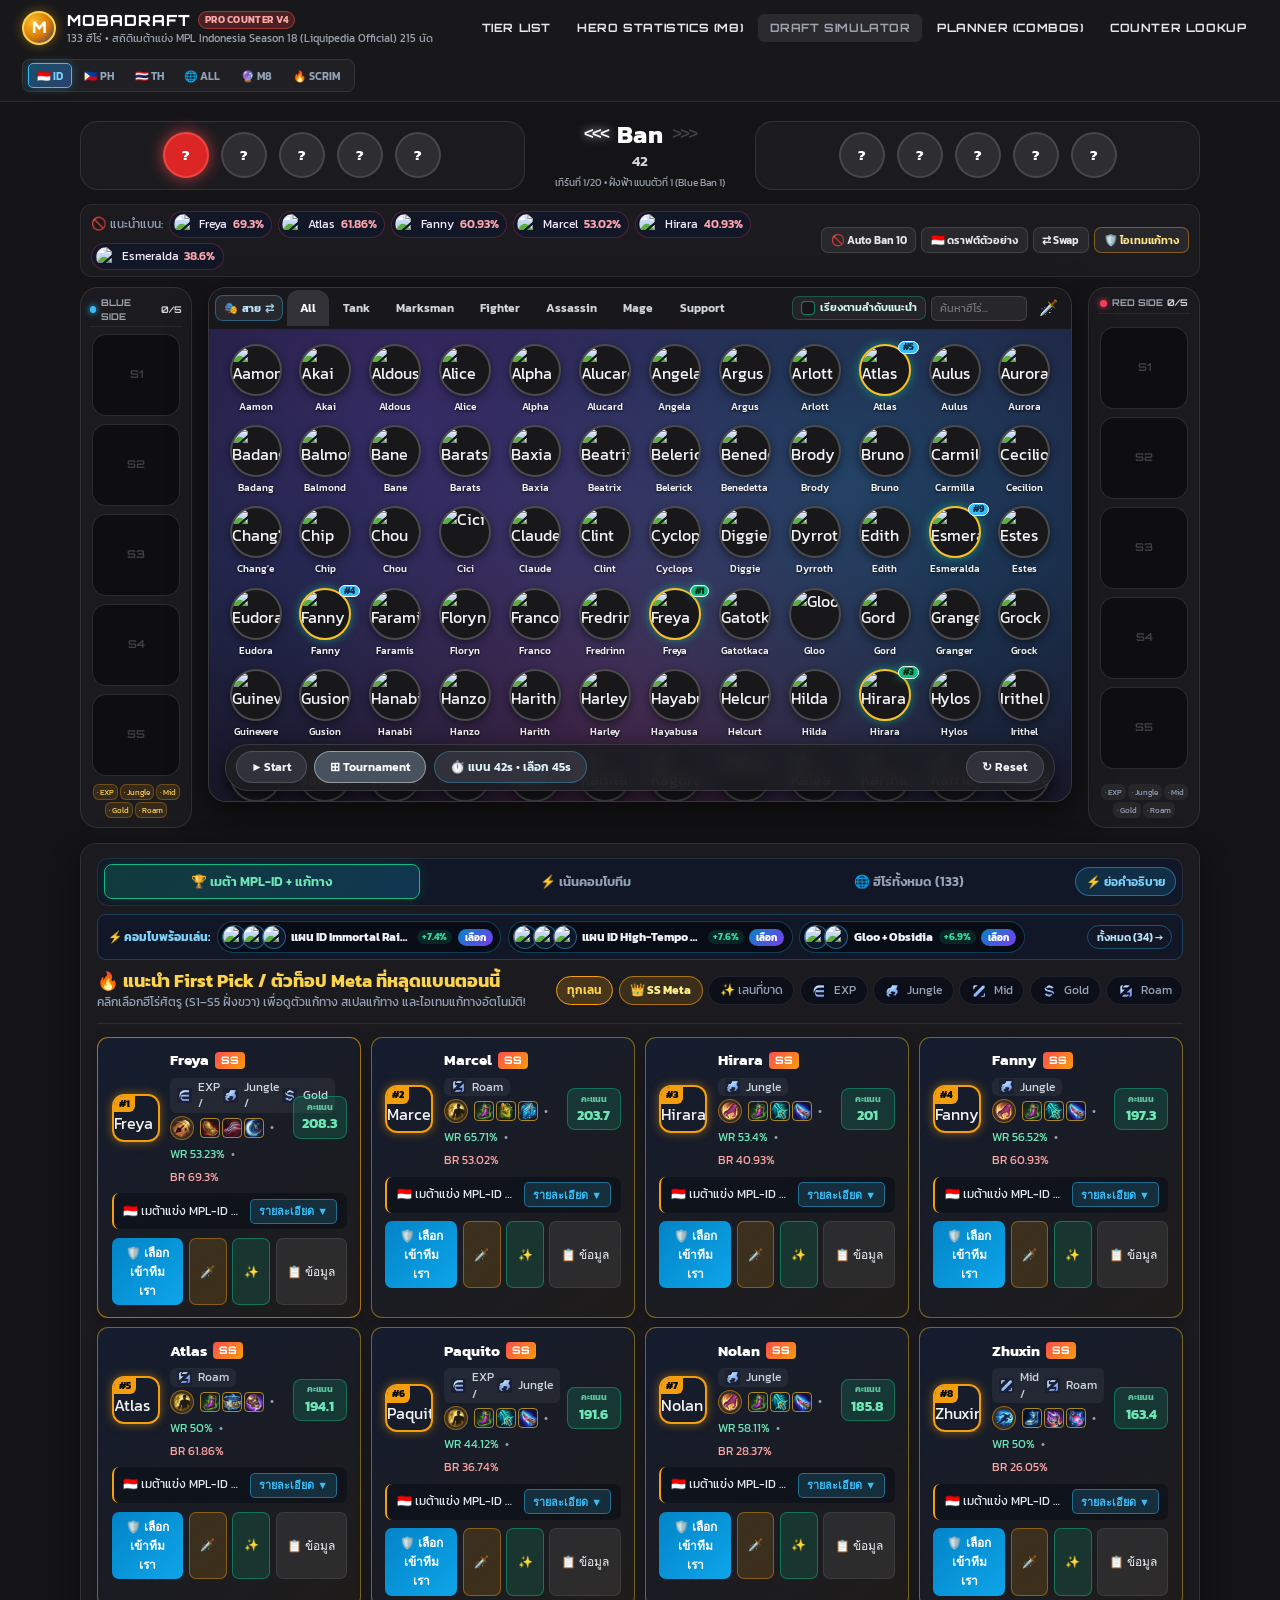
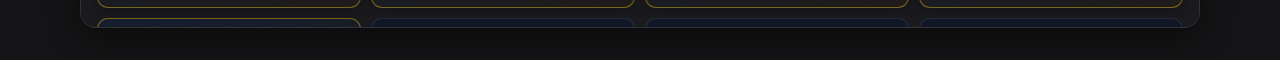
==== commit b7bf79ff: "Replace AI Counter dock button with configurable Ban & Pick timer settings" ====
--- a/index.html
+++ b/index.html
@@ -159,7 +159,60 @@
           <!-- Scrollable Circular Hero Grid with Artwork Backdrop -->
           <div id="mdHeroPoolGrid" class="md-hero-pool-scroll"></div>
 
-          <!-- Floating Bottom Dock: Start | Tournament | Online (AI Counter) | Reset -->
+          <!-- Floating Timer Settings Popover (Anchored above Floating Dock) -->
+          <div id="mdTimerPopover" class="md-timer-popover" onclick="event.stopPropagation()">
+            <div class="md-timer-pop-head">
+              <span>⏱️ ตั้งเวลาแบน &amp; เลือกตัวละคร (วินาที)</span>
+              <button type="button" class="md-timer-pop-close" onclick="toggleMobaTimerPopover(false)">✕</button>
+            </div>
+
+            <div class="md-timer-pop-row">
+              <div class="md-timer-row-label">
+                <span>🚫 เวลาแบน (Ban)</span>
+                <div class="md-timer-input-wrap">
+                  <button type="button" class="md-step-btn" onclick="stepMobaTimerSetting('ban', -5)">−5</button>
+                  <input type="number" id="mdBanTimeInput" min="0" max="300" value="42" oninput="setMobaTimerSetting('ban', this.value)" />
+                  <button type="button" class="md-step-btn" onclick="stepMobaTimerSetting('ban', 5)">+5</button>
+                  <span class="md-unit-lbl">วิ</span>
+                </div>
+              </div>
+              <div class="md-timer-preset-pills" id="mdBanPresetPills">
+                <button type="button" data-val="20" onclick="setMobaTimerSetting('ban', 20)">20s</button>
+                <button type="button" data-val="30" onclick="setMobaTimerSetting('ban', 30)">30s</button>
+                <button type="button" data-val="42" class="active" onclick="setMobaTimerSetting('ban', 42)">42s</button>
+                <button type="button" data-val="60" onclick="setMobaTimerSetting('ban', 60)">60s</button>
+                <button type="button" data-val="0" onclick="setMobaTimerSetting('ban', 0)">∞ ไม่จำกัด</button>
+              </div>
+            </div>
+
+            <div class="md-timer-pop-row">
+              <div class="md-timer-row-label">
+                <span>⚔️ เวลาเลือกตัว (Pick)</span>
+                <div class="md-timer-input-wrap">
+                  <button type="button" class="md-step-btn" onclick="stepMobaTimerSetting('pick', -5)">−5</button>
+                  <input type="number" id="mdPickTimeInput" min="0" max="300" value="45" oninput="setMobaTimerSetting('pick', this.value)" />
+                  <button type="button" class="md-step-btn" onclick="stepMobaTimerSetting('pick', 5)">+5</button>
+                  <span class="md-unit-lbl">วิ</span>
+                </div>
+              </div>
+              <div class="md-timer-preset-pills" id="mdPickPresetPills">
+                <button type="button" data-val="30" onclick="setMobaTimerSetting('pick', 30)">30s</button>
+                <button type="button" data-val="42" onclick="setMobaTimerSetting('pick', 42)">42s</button>
+                <button type="button" data-val="45" class="active" onclick="setMobaTimerSetting('pick', 45)">45s</button>
+                <button type="button" data-val="60" onclick="setMobaTimerSetting('pick', 60)">60s</button>
+                <button type="button" data-val="0" onclick="setMobaTimerSetting('pick', 0)">∞ ไม่จำกัด</button>
+              </div>
+            </div>
+
+            <div class="md-timer-quick-modes">
+              <button type="button" onclick="applyMobaTimerPreset(30, 45)">🏆 แข่ง MPL (30/45s)</button>
+              <button type="button" onclick="applyMobaTimerPreset(42, 42)">🎮 MobaDraft (42/42s)</button>
+              <button type="button" onclick="applyMobaTimerPreset(20, 30)">⚡ โหมดไว (20/30s)</button>
+              <button type="button" onclick="applyMobaTimerPreset(0, 0)">∞ ไม่จับเวลา</button>
+            </div>
+          </div>
+
+          <!-- Floating Bottom Dock: Start | Tournament | Timer Settings (Ban/Pick) | Reset -->
           <div class="md-floating-dock">
             <div class="md-dock-left">
               <button id="mdStartBtn" class="md-dock-btn md-btn-start" onclick="startMobaDraftSequence()" title="เริ่มจำลองดราฟต์จับเวลาตามลำดับการแข่ง Tournament 20 เทิร์น">
@@ -168,8 +221,8 @@
               <button id="mdTournModeBtn" class="md-dock-btn active" onclick="cycleMobaTournamentMode()" title="สลับโหมดทัวร์นาเมนต์ (MPL-ID / PH / TH / M8 / Scrim)">
                 ⊞ Tournament
               </button>
-              <button id="mdAiDrawerBtn" class="md-dock-btn" onclick="toggleMobaAiPanel()" title="แสดง/ซ่อน แผงวิเคราะห์ตัวแก้ทาง & คอมโบทีมด้านล่าง">
-                👥 AI Counter
+              <button id="mdTimerSettingsBtn" class="md-dock-btn md-btn-timer" onclick="toggleMobaTimerPopover()" title="ตั้งเวลาแบน (Ban) และเวลาเลือกตัวละคร (Pick)">
+                ⏱️ แบน 42s • เลือก 45s
               </button>
             </div>
             <div class="md-dock-right">
--- a/mobadraft.css
+++ b/mobadraft.css
@@ -971,6 +971,190 @@
 .md-dock-btn.md-btn-start.running {
   background: rgba(220, 38, 38, 0.85);
   border-color: #f87171;
+}
+
+.md-dock-btn.md-btn-timer {
+  border-color: rgba(56, 189, 248, 0.35);
+  color: #e0f2fe;
+}
+
+.md-dock-btn.md-btn-timer.active {
+  background: rgba(14, 165, 233, 0.28);
+  border-color: #38bdf8;
+  color: #ffffff;
+  box-shadow: 0 0 12px rgba(56, 189, 248, 0.35);
+}
+
+/* Floating Timer Settings Popover (Ban & Pick Duration) */
+.md-timer-popover {
+  position: absolute;
+  bottom: 62px;
+  left: 50%;
+  transform: translateX(-50%) translateY(8px);
+  width: min(390px, calc(100% - 28px));
+  background: rgba(22, 22, 28, 0.96);
+  backdrop-filter: blur(14px);
+  border: 1px solid rgba(56, 189, 248, 0.42);
+  border-radius: 14px;
+  padding: 0.75rem 0.85rem;
+  z-index: 30;
+  box-shadow: 0 14px 36px rgba(0, 0, 0, 0.72);
+  display: none;
+  flex-direction: column;
+  gap: 0.65rem;
+}
+
+.md-timer-popover.open {
+  display: flex;
+  transform: translateX(-50%) translateY(0);
+}
+
+.md-timer-pop-head {
+  display: flex;
+  align-items: center;
+  justify-content: space-between;
+  font-size: 0.78rem;
+  font-weight: 700;
+  color: #bae6fd;
+  padding-bottom: 0.4rem;
+  border-bottom: 1px solid rgba(255, 255, 255, 0.08);
+}
+
+.md-timer-pop-close {
+  background: rgba(255, 255, 255, 0.08);
+  border: none;
+  color: #d1d5db;
+  width: 22px;
+  height: 22px;
+  border-radius: 6px;
+  cursor: pointer;
+  font-size: 0.72rem;
+  display: inline-flex;
+  align-items: center;
+  justify-content: center;
+}
+
+.md-timer-pop-close:hover {
+  background: rgba(239, 68, 68, 0.35);
+  color: #ffffff;
+}
+
+.md-timer-pop-row {
+  display: flex;
+  flex-direction: column;
+  gap: 0.35rem;
+}
+
+.md-timer-row-label {
+  display: flex;
+  align-items: center;
+  justify-content: space-between;
+  font-size: 0.74rem;
+  font-weight: 600;
+  color: #f3f4f6;
+}
+
+.md-timer-input-wrap {
+  display: inline-flex;
+  align-items: center;
+  gap: 0.25rem;
+}
+
+.md-timer-input-wrap input {
+  width: 52px;
+  background: #101014;
+  border: 1px solid rgba(255, 255, 255, 0.18);
+  color: #ffffff;
+  font-family: inherit;
+  font-size: 0.76rem;
+  font-weight: 700;
+  text-align: center;
+  padding: 0.18rem 0.25rem;
+  border-radius: 6px;
+  outline: none;
+}
+
+.md-timer-input-wrap input:focus {
+  border-color: #38bdf8;
+}
+
+.md-step-btn {
+  background: #2b2b34;
+  border: 1px solid rgba(255, 255, 255, 0.12);
+  color: #e5e7eb;
+  font-family: inherit;
+  font-size: 0.66rem;
+  font-weight: 700;
+  padding: 0.18rem 0.42rem;
+  border-radius: 6px;
+  cursor: pointer;
+}
+
+.md-step-btn:hover {
+  background: #3b3b48;
+  border-color: rgba(255, 255, 255, 0.28);
+}
+
+.md-unit-lbl {
+  font-size: 0.68rem;
+  color: #9ca3af;
+}
+
+.md-timer-preset-pills {
+  display: flex;
+  flex-wrap: wrap;
+  gap: 0.28rem;
+}
+
+.md-timer-preset-pills button {
+  background: #23232b;
+  border: 1px solid rgba(255, 255, 255, 0.1);
+  color: #cbd5e1;
+  font-family: inherit;
+  font-size: 0.66rem;
+  font-weight: 600;
+  padding: 0.18rem 0.5rem;
+  border-radius: 999px;
+  cursor: pointer;
+  transition: all 0.14s;
+}
+
+.md-timer-preset-pills button:hover {
+  border-color: rgba(56, 189, 248, 0.55);
+  color: #ffffff;
+}
+
+.md-timer-preset-pills button.active {
+  background: rgba(14, 165, 233, 0.26);
+  border-color: #38bdf8;
+  color: #ffffff;
+}
+
+.md-timer-quick-modes {
+  display: grid;
+  grid-template-columns: repeat(2, minmax(0, 1fr));
+  gap: 0.35rem;
+  padding-top: 0.4rem;
+  border-top: 1px solid rgba(255, 255, 255, 0.08);
+}
+
+.md-timer-quick-modes button {
+  background: rgba(255, 255, 255, 0.05);
+  border: 1px solid rgba(255, 255, 255, 0.12);
+  color: #e2e8f0;
+  font-family: inherit;
+  font-size: 0.68rem;
+  font-weight: 600;
+  padding: 0.28rem 0.45rem;
+  border-radius: 8px;
+  cursor: pointer;
+  transition: all 0.14s;
+}
+
+.md-timer-quick-modes button:hover {
+  background: rgba(56, 189, 248, 0.16);
+  border-color: rgba(56, 189, 248, 0.45);
+  color: #ffffff;
 }
 
 /* 8. AI Counter & Combo Drawer below the Simulator */
